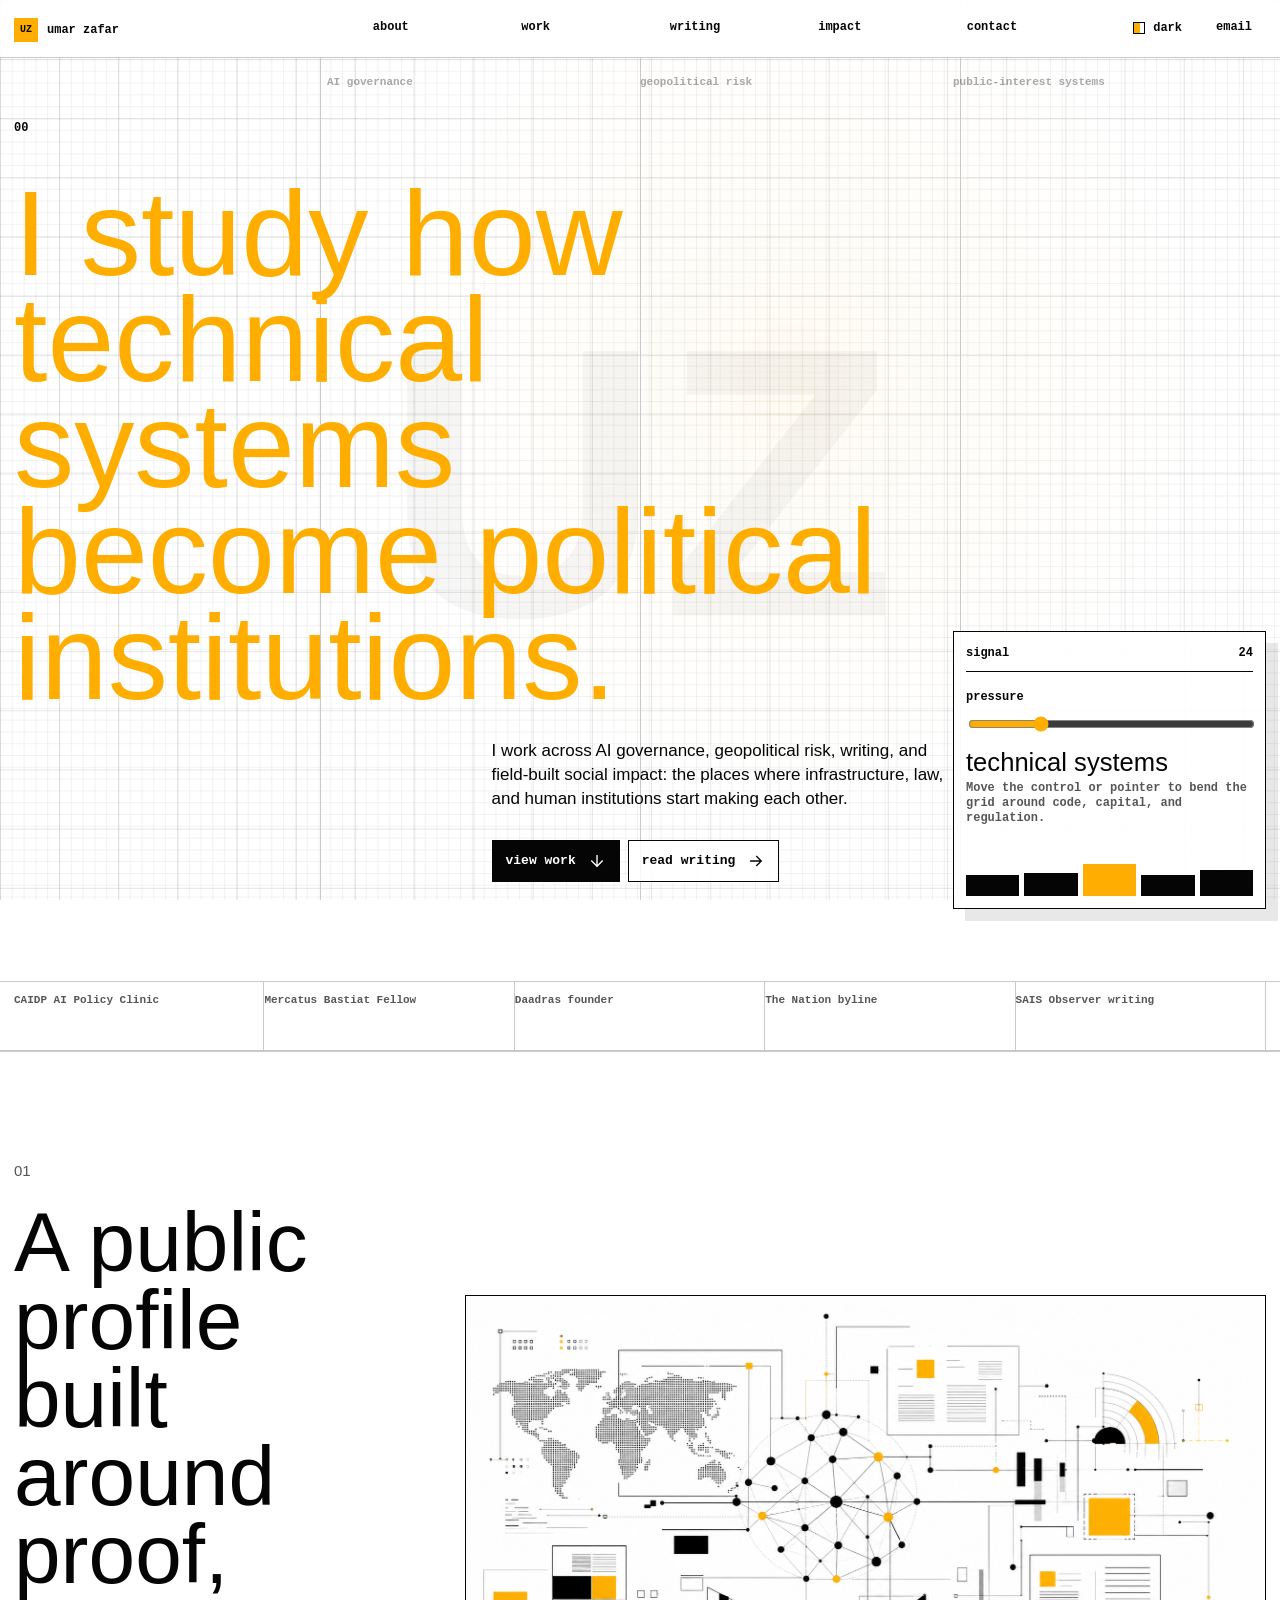
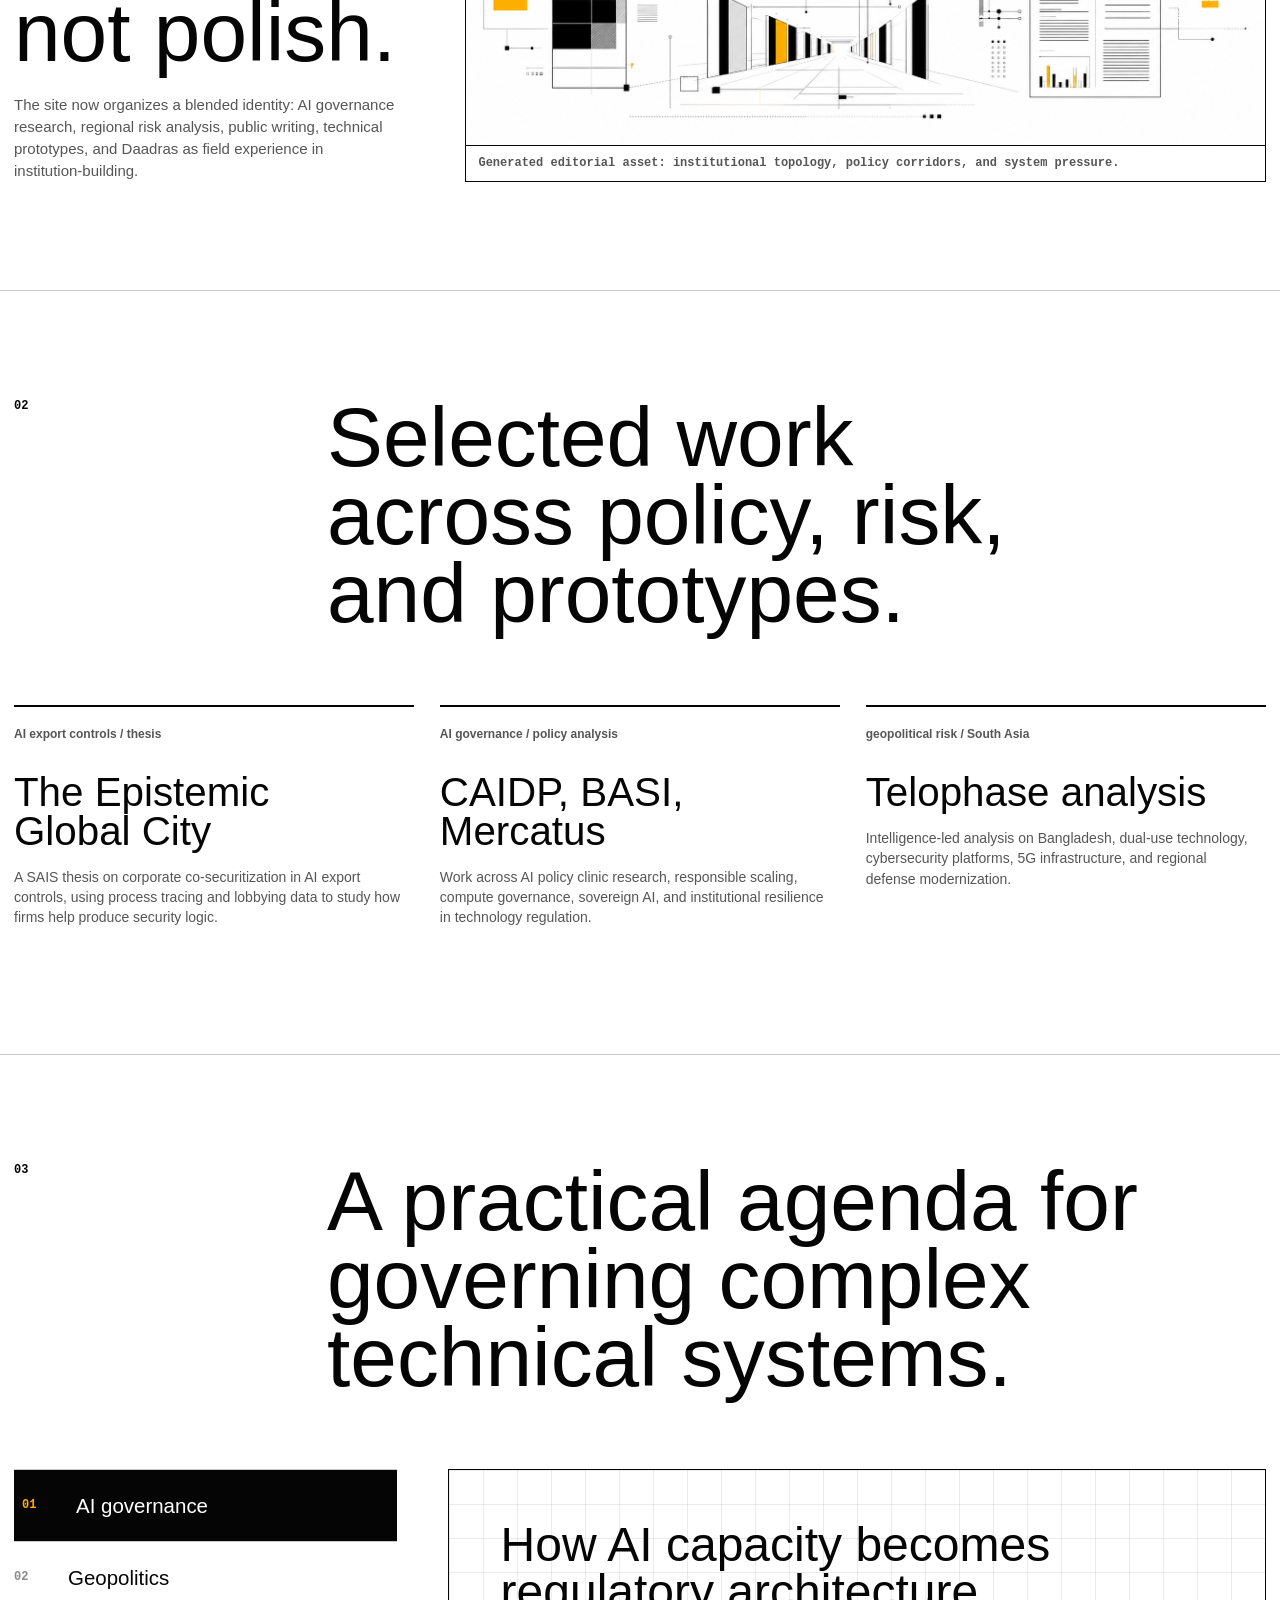
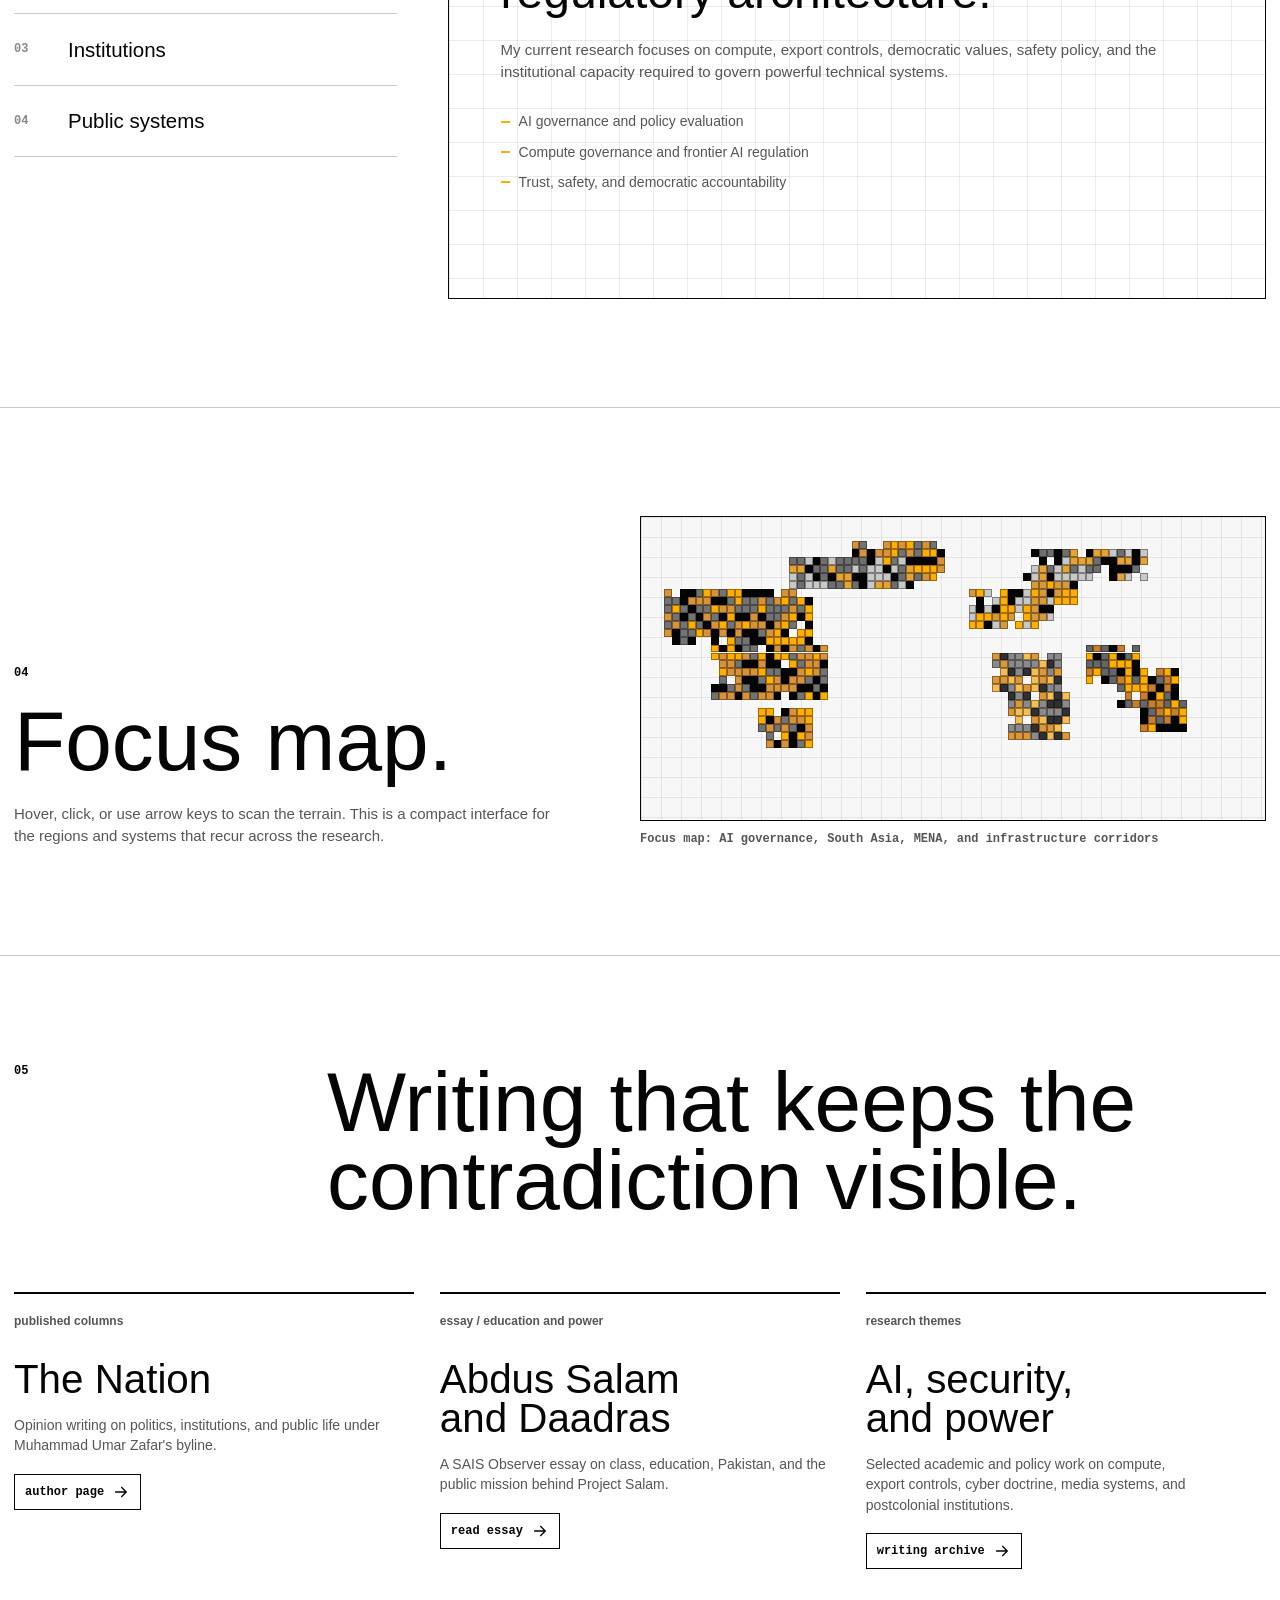
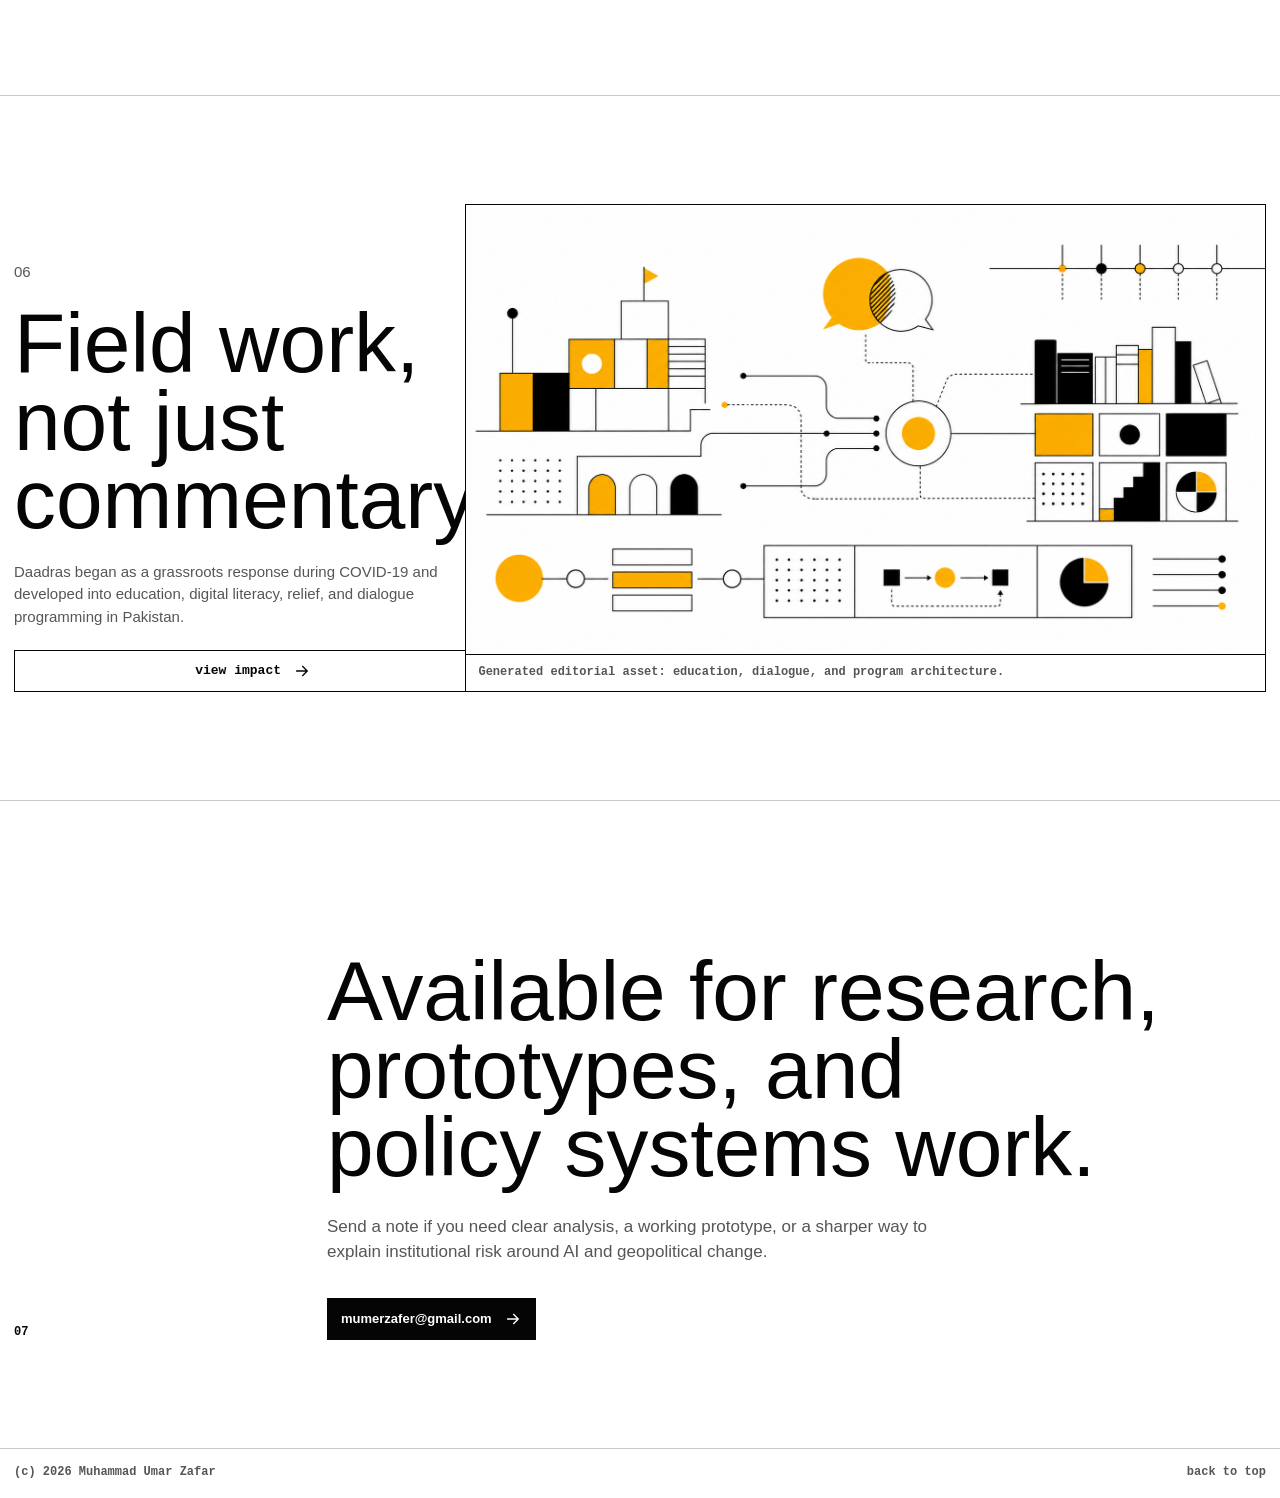
==== index.html @ bf893cc8 "feat(site): expand personal website" ====
<!doctype html>
<html lang="en">
  <head>
    <meta charset="utf-8">
    <meta name="viewport" content="width=device-width, initial-scale=1">
    <meta
      name="description"
      content="Muhammad Umar Zafar is a policy-tech writer, AI governance researcher, geopolitical-risk analyst, and social-impact founder based in Washington, DC."
    >
    <title>Muhammad Umar Zafar - AI Governance, Geopolitical Risk, Public-Interest Systems</title>
    <link rel="icon" href="data:image/svg+xml,%3Csvg xmlns='http://www.w3.org/2000/svg' viewBox='0 0 64 64'%3E%3Crect width='64' height='64' fill='%23ffffff'/%3E%3Cpath d='M12 18v17c0 9 6 14 15 14s15-5 15-14V18h-8v17c0 4-3 7-7 7s-7-3-7-7V18zM46 18h8L41 49h-8z' fill='%23ffae00'/%3E%3C/svg%3E">
    <link rel="stylesheet" href="styles.css?v=20260621">
  </head>
  <body>
    <a class="skip-link" href="#main">Skip to main content</a>

    <div class="grid-field" aria-hidden="true"></div>
    <canvas id="signal-canvas" aria-hidden="true"></canvas>
    <div class="column-rules" aria-hidden="true">
      <span></span>
      <span></span>
      <span></span>
    </div>

    <header class="site-header">
      <a class="brand" href="index.html" aria-label="Muhammad Umar Zafar home">
        <span class="brand-mark" aria-hidden="true">UZ</span>
        <span>umar zafar</span>
      </a>

      <nav class="site-nav" aria-label="Primary navigation">
        <a href="about.html">about</a>
        <a href="work.html">work</a>
        <a href="writing.html">writing</a>
        <a href="impact.html">impact</a>
        <a href="#contact">contact</a>
      </nav>

      <button class="theme-toggle" type="button" data-theme-toggle aria-label="Switch to dark mode" aria-pressed="false">
        <span class="theme-toggle-icon" aria-hidden="true"></span>
        <span data-theme-label>dark</span>
      </button>
      <a class="header-action" href="mailto:mumerzafer@gmail.com">email</a>
    </header>

    <main id="main">
      <section class="hero" aria-labelledby="hero-title">
        <div class="hero-meta mono" aria-hidden="true">
          <span>AI governance</span>
          <span>geopolitical risk</span>
          <span>public-interest systems</span>
        </div>

        <div class="hero-copy reveal">
          <p class="section-number">00</p>
          <h1 id="hero-title">I study how <br class="mobile-break">technical systems <br class="mobile-break">become political <br class="mobile-break">institutions.</h1>
          <p class="hero-body">
            I work across AI governance, geopolitical risk, writing, and field-built social impact:
            the places where infrastructure, law, and human institutions start making each other.
          </p>
          <div class="hero-actions" aria-label="Primary actions">
            <a class="button button-primary" href="work.html">
              view work
              <svg aria-hidden="true" viewBox="0 0 24 24">
                <path d="M12 5v14M5 12l7 7 7-7"></path>
              </svg>
            </a>
            <a class="button" href="writing.html">
              read writing
              <svg aria-hidden="true" viewBox="0 0 24 24">
                <path d="M5 12h13M13 6l6 6-6 6"></path>
              </svg>
            </a>
          </div>
        </div>

        <aside class="signal-panel reveal" aria-label="Interactive signal panel">
          <div class="signal-header">
            <span>signal</span>
            <output id="tension-value" for="tension-control">24</output>
          </div>
          <label class="tension-control">
            <span>pressure</span>
            <input id="tension-control" type="range" min="0" max="100" value="24">
          </label>
          <div class="signal-readout">
            <p id="signal-title">technical systems</p>
            <span id="signal-copy">Move the control or pointer to bend the grid around code, capital, and regulation.</span>
          </div>
          <div class="signal-meter" aria-hidden="true">
            <span></span>
            <span></span>
            <span></span>
            <span></span>
            <span></span>
          </div>
        </aside>
      </section>

      <div class="proof-strip" aria-label="Public proof links">
        <a href="https://credsverse.com/credentials/9c8f99b4-8f7f-4e11-8786-4642e0465a35">CAIDP AI Policy Clinic</a>
        <a href="https://www.mercatus.org/students/frederic-bastiat-fellows">Mercatus Bastiat Fellow</a>
        <a href="https://www.daadras.org/our-team">Daadras founder</a>
        <a href="https://www.nation.com.pk/columnist/muhammad-umar-zafar">The Nation byline</a>
        <a href="https://saisobserver.org/2024/10/16/an-educative-tribute-to-abdus-salam-daadras-foundation/">SAIS Observer writing</a>
      </div>

      <section class="feature-section" aria-labelledby="field-title">
        <div class="feature-grid">
          <div class="feature-copy reveal">
            <p class="section-number">01</p>
            <h2 id="field-title">A public profile built around proof, not polish.</h2>
            <p>
              The site now organizes a blended identity: AI governance research, regional risk
              analysis, public writing, technical prototypes, and Daadras as field experience in
              institution-building.
            </p>
          </div>
          <figure class="visual-frame reveal">
            <img src="assets/policy-systems-map.png" alt="Abstract black, white, and yellow institutional systems map">
            <figcaption class="visual-caption">Generated editorial asset: institutional topology, policy corridors, and system pressure.</figcaption>
          </figure>
        </div>
      </section>

      <section class="panel-section" aria-labelledby="work-title">
        <p class="section-number section-kicker reveal">02</p>
        <div class="section-title reveal">
          <h2 id="work-title">Selected work across policy, risk, and prototypes.</h2>
        </div>

        <div class="section-content card-grid">
          <article class="content-card reveal">
            <span>AI export controls / thesis</span>
            <strong>The Epistemic Global City</strong>
            <p>
              A SAIS thesis on corporate co-securitization in AI export controls, using process tracing
              and lobbying data to study how firms help produce security logic.
            </p>
          </article>
          <article class="content-card reveal">
            <span>AI governance / policy analysis</span>
            <strong>CAIDP, BASI, Mercatus</strong>
            <p>
              Work across AI policy clinic research, responsible scaling, compute governance,
              sovereign AI, and institutional resilience in technology regulation.
            </p>
          </article>
          <article class="content-card reveal">
            <span>geopolitical risk / South Asia</span>
            <strong>Telophase analysis</strong>
            <p>
              Intelligence-led analysis on Bangladesh, dual-use technology, cybersecurity platforms,
              5G infrastructure, and regional defense modernization.
            </p>
          </article>
        </div>
      </section>

      <section class="panel-section" aria-labelledby="research-title">
        <p class="section-number section-kicker reveal">03</p>
        <div class="section-title reveal">
          <h2 id="research-title">A practical agenda for governing complex technical systems.</h2>
        </div>

        <div class="tab-layout" data-tabs>
          <div class="tab-list reveal" role="tablist" aria-label="Research focus areas">
            <button id="research-tab-1" class="tab-button is-active" type="button" role="tab" aria-selected="true" aria-controls="research-panel-1" data-tab-control>
              <span>01</span>
              AI governance
            </button>
            <button id="research-tab-2" class="tab-button" type="button" role="tab" aria-selected="false" aria-controls="research-panel-2" data-tab-control>
              <span>02</span>
              Geopolitics
            </button>
            <button id="research-tab-3" class="tab-button" type="button" role="tab" aria-selected="false" aria-controls="research-panel-3" data-tab-control>
              <span>03</span>
              Institutions
            </button>
            <button id="research-tab-4" class="tab-button" type="button" role="tab" aria-selected="false" aria-controls="research-panel-4" data-tab-control>
              <span>04</span>
              Public systems
            </button>
          </div>

          <article id="research-panel-1" class="tab-panel reveal" role="tabpanel" aria-labelledby="research-tab-1" data-tab-panel>
            <h3>How AI capacity becomes regulatory architecture.</h3>
            <p>
              My current research focuses on compute, export controls, democratic values, safety
              policy, and the institutional capacity required to govern powerful technical systems.
            </p>
            <ul>
              <li>AI governance and policy evaluation</li>
              <li>Compute governance and frontier AI regulation</li>
              <li>Trust, safety, and democratic accountability</li>
            </ul>
          </article>

          <article id="research-panel-2" class="tab-panel reveal" role="tabpanel" aria-labelledby="research-tab-2" data-tab-panel>
            <h3>Where infrastructure, security, and regional politics collide.</h3>
            <p>
              Regional analysis matters because technology competition is not abstract. It moves through
              ports, cables, defense modernization, data rules, and alliance politics.
            </p>
            <ul>
              <li>U.S.-China technology competition</li>
              <li>South Asia and MENA risk analysis</li>
              <li>Cybersecurity, 5G, and dual-use technology policy</li>
            </ul>
          </article>

          <article id="research-panel-3" class="tab-panel reveal" role="tabpanel" aria-labelledby="research-tab-3" data-tab-panel>
            <h3>Institutions fail before they admit they are failing.</h3>
            <p>
              The recurring question in my work is how governance bodies process technical uncertainty,
              capture, legitimacy, and coordination failure before crisis makes the weakness obvious.
            </p>
            <ul>
              <li>Regulatory design and institutional capacity</li>
              <li>Postcolonial analysis of law and power</li>
              <li>Organizational incentives in technical standard-setting</li>
            </ul>
          </article>

          <article id="research-panel-4" class="tab-panel reveal" role="tabpanel" aria-labelledby="research-tab-4" data-tab-panel>
            <h3>Programs and tools that make complexity usable.</h3>
            <p>
              Beyond writing, I build workflows, visualizations, and field programs that make institutional
              problems more legible to teams that need to act.
            </p>
            <ul>
              <li>D3.js and Leaflet prototypes for public-interest analysis</li>
              <li>Local-first research and career-ops automation</li>
              <li>Daadras education, relief, and digital-literacy programming</li>
            </ul>
          </article>
        </div>
      </section>

      <section class="panel-section" aria-labelledby="map-title">
        <div class="map-copy reveal">
          <p class="section-number">04</p>
          <h2 id="map-title">Focus map.</h2>
          <p>
            Hover, click, or use arrow keys to scan the terrain. This is a compact interface for
            the regions and systems that recur across the research.
          </p>
        </div>
        <div class="map-shell reveal">
          <div
            id="pixel-map"
            class="pixel-map"
            role="img"
            tabindex="0"
            aria-label="Interactive pixelated focus map of policy and regional interests"
            aria-describedby="map-readout"
          ></div>
          <p id="map-readout" class="map-readout" aria-live="polite">Focus map: AI governance, South Asia, MENA, and infrastructure corridors</p>
        </div>
      </section>

      <section class="panel-section" aria-labelledby="writing-title">
        <p class="section-number section-kicker reveal">05</p>
        <div class="section-title reveal">
          <h2 id="writing-title">Writing that keeps the contradiction visible.</h2>
        </div>
        <div class="section-content card-grid">
          <article class="writing-card reveal">
            <span>published columns</span>
            <strong>The Nation</strong>
            <p>Opinion writing on politics, institutions, and public life under Muhammad Umar Zafar's byline.</p>
            <a class="source-link" href="https://www.nation.com.pk/columnist/muhammad-umar-zafar">
              author page
              <svg aria-hidden="true" viewBox="0 0 24 24"><path d="M5 12h13M13 6l6 6-6 6"></path></svg>
            </a>
          </article>
          <article class="writing-card reveal">
            <span>essay / education and power</span>
            <strong>Abdus Salam and Daadras</strong>
            <p>A SAIS Observer essay on class, education, Pakistan, and the public mission behind Project Salam.</p>
            <a class="source-link" href="https://saisobserver.org/2024/10/16/an-educative-tribute-to-abdus-salam-daadras-foundation/">
              read essay
              <svg aria-hidden="true" viewBox="0 0 24 24"><path d="M5 12h13M13 6l6 6-6 6"></path></svg>
            </a>
          </article>
          <article class="writing-card reveal">
            <span>research themes</span>
            <strong>AI, security, and power</strong>
            <p>Selected academic and policy work on compute, export controls, cyber doctrine, media systems, and postcolonial institutions.</p>
            <a class="source-link" href="writing.html">
              writing archive
              <svg aria-hidden="true" viewBox="0 0 24 24"><path d="M5 12h13M13 6l6 6-6 6"></path></svg>
            </a>
          </article>
        </div>
      </section>

      <section class="feature-section" aria-labelledby="impact-title">
        <div class="feature-grid">
          <div class="feature-copy reveal">
            <p class="section-number">06</p>
            <h2 id="impact-title">Field work, not just commentary.</h2>
            <p>
              Daadras began as a grassroots response during COVID-19 and developed into education,
              digital literacy, relief, and dialogue programming in Pakistan.
            </p>
            <a class="button" href="impact.html">
              view impact
              <svg aria-hidden="true" viewBox="0 0 24 24"><path d="M5 12h13M13 6l6 6-6 6"></path></svg>
            </a>
          </div>
          <figure class="visual-frame reveal">
            <img src="assets/impact-systems-map.png" alt="Abstract education and community systems map">
            <figcaption class="visual-caption">Generated editorial asset: education, dialogue, and program architecture.</figcaption>
          </figure>
        </div>
      </section>

      <section id="contact" class="contact-section" aria-labelledby="contact-title">
        <p class="section-number reveal">07</p>
        <div class="contact-copy reveal">
          <h2 id="contact-title">Available for research, prototypes, and policy systems work.</h2>
          <p>
            Send a note if you need clear analysis, a working prototype, or a sharper way to explain
            institutional risk around AI and geopolitical change.
          </p>
          <a class="contact-link" href="mailto:mumerzafer@gmail.com">
            mumerzafer@gmail.com
            <svg aria-hidden="true" viewBox="0 0 24 24">
              <path d="M5 12h13M13 6l6 6-6 6"></path>
            </svg>
          </a>
        </div>
      </section>
    </main>

    <footer class="site-footer">
      <p>(c) 2026 Muhammad Umar Zafar</p>
      <a href="#main">back to top</a>
    </footer>

    <script src="script.js?v=20260621" defer></script>
  </body>
</html>
---- styles.css ----
:root {
  color-scheme: light;
  --bg: #ffffff;
  --text: #050505;
  --muted: #565656;
  --faint: #8a8a8a;
  --rule: #c9c9c9;
  --grid: rgba(5, 5, 5, 0.052);
  --grid-strong: rgba(5, 5, 5, 0.1);
  --accent: #ffae00;
  --accent-soft: rgba(255, 174, 0, 0.18);
  --cursor-x: 62%;
  --cursor-y: 42%;
  --cursor-gold-soft: rgba(255, 174, 0, 0.055);
  --surface: rgba(255, 255, 255, 0.84);
  --surface-solid: #f7f7f7;
  --header-bg: rgba(255, 255, 255, 0.92);
  --panel-bg: rgba(255, 255, 255, 0.9);
  --panel-grid: rgba(5, 5, 5, 0.08);
  --card-bg: rgba(255, 255, 255, 0.78);
  --card-hover: rgba(255, 255, 255, 0.94);
  --cell-border: rgba(5, 5, 5, 0.38);
  --meta: rgba(5, 5, 5, 0.34);
  --shadow: rgba(5, 5, 5, 0.09);
  --max: 1920px;
  --content: 1180px;
  --gutter: 14px;
  --header-height: 58px;
  --grid-step: 10px;
  --grid-major: 50px;
  --tension: 0.24;
  --font-display: "Helvetica Neue", Helvetica, Arial, ui-sans-serif, system-ui, -apple-system, BlinkMacSystemFont, "Segoe UI", sans-serif;
  --font-text: Inter, "Helvetica Neue", Helvetica, Arial, ui-sans-serif, system-ui, -apple-system, BlinkMacSystemFont, "Segoe UI", sans-serif;
  --font-mono: "SFMono-Regular", "Roboto Mono", "Courier New", monospace;
  --measure: 64ch;
}

html[data-theme="dark"] {
  color-scheme: dark;
  --bg: #050505;
  --text: #f7f3ea;
  --muted: #b9b1a4;
  --faint: #7d766c;
  --rule: rgba(247, 243, 234, 0.24);
  --grid: rgba(247, 243, 234, 0.055);
  --grid-strong: rgba(247, 243, 234, 0.115);
  --accent: #ffb31a;
  --accent-soft: rgba(255, 179, 26, 0.22);
  --cursor-gold-soft: rgba(255, 179, 26, 0.08);
  --surface: rgba(9, 9, 8, 0.84);
  --surface-solid: #12110f;
  --header-bg: rgba(5, 5, 5, 0.9);
  --panel-bg: rgba(9, 9, 8, 0.88);
  --panel-grid: rgba(247, 243, 234, 0.11);
  --card-bg: rgba(12, 11, 10, 0.72);
  --card-hover: rgba(18, 17, 15, 0.95);
  --cell-border: rgba(247, 243, 234, 0.28);
  --meta: rgba(247, 243, 234, 0.38);
  --shadow: rgba(0, 0, 0, 0.48);
}

* {
  box-sizing: border-box;
}

html {
  scroll-behavior: smooth;
  scroll-padding-top: 82px;
  overflow-x: hidden;
}

body {
  min-width: 320px;
  margin: 0;
  overflow-x: hidden;
  background: var(--bg);
  color: var(--text);
  font-family: var(--font-text);
  font-size: 16px;
  line-height: 1.5;
  letter-spacing: 0;
  font-feature-settings: "kern" 1, "liga" 1, "calt" 1;
  font-kerning: normal;
  text-rendering: optimizeLegibility;
  -webkit-font-smoothing: antialiased;
}

body::selection {
  background: var(--accent);
  color: var(--text);
}

a {
  color: inherit;
  text-decoration: none;
}

h1,
h2,
h3,
h4,
p,
figure {
  margin: 0;
}

ul,
ol {
  margin: 0;
  padding: 0;
}

li {
  list-style: none;
}

button,
input {
  font: inherit;
}

button {
  color: inherit;
}

img {
  display: block;
  max-width: 100%;
}

.mono,
.skip-link,
.site-header,
.section-number,
.proof-strip,
.button,
.theme-toggle,
.signal-header,
.tension-control,
.signal-readout span,
.tag-row,
.source-link,
.site-footer,
.filter-button,
.impact-readout,
.fact-list,
.external-list,
.small-note {
  font-family: var(--font-mono);
  font-feature-settings: "case" 1, "tnum" 1;
}

.skip-link {
  position: fixed;
  top: 8px;
  left: 8px;
  z-index: 50;
  transform: translateY(-170%);
  background: var(--text);
  color: var(--bg);
  padding: 8px 10px;
  font-size: 12px;
  font-weight: 800;
}

.skip-link:focus {
  transform: translateY(0);
}

:focus-visible {
  outline: 2px solid var(--accent);
  outline-offset: 4px;
}

.grid-field,
#signal-canvas,
.column-rules {
  position: fixed;
  inset: 0;
  pointer-events: none;
}

.grid-field {
  z-index: 0;
  background:
    radial-gradient(circle at var(--cursor-x) var(--cursor-y), var(--cursor-gold-soft) 0, transparent min(34vmax, 420px)),
    linear-gradient(var(--grid) 1px, transparent 1px),
    linear-gradient(90deg, var(--grid) 1px, transparent 1px),
    linear-gradient(var(--grid-strong) 1px, transparent 1px),
    linear-gradient(90deg, var(--grid-strong) 1px, transparent 1px),
    var(--bg);
  background-size:
    auto,
    var(--grid-step) var(--grid-step),
    var(--grid-step) var(--grid-step),
    var(--grid-major) var(--grid-major),
    var(--grid-major) var(--grid-major);
}

#signal-canvas {
  z-index: 1;
  opacity: 0.95;
  mix-blend-mode: multiply;
}

html[data-theme="dark"] #signal-canvas {
  opacity: 0.9;
  mix-blend-mode: screen;
}

.column-rules {
  z-index: 2;
}

.column-rules span {
  position: absolute;
  top: 0;
  bottom: 0;
  width: 1px;
  background: var(--rule);
}

.column-rules span:nth-child(1) {
  left: 25%;
}

.column-rules span:nth-child(2) {
  left: 50%;
}

.column-rules span:nth-child(3) {
  left: 75%;
}

.site-header,
main,
.site-footer {
  position: relative;
  z-index: 3;
}

.site-header {
  position: sticky;
  top: 0;
  z-index: 20;
  display: grid;
  grid-template-columns: 1fr auto max-content minmax(58px, max-content);
  align-items: start;
  gap: 18px;
  width: min(var(--max), 100%);
  min-height: var(--header-height);
  margin: 0 auto;
  border-bottom: 1px solid var(--rule);
  background: var(--header-bg);
  backdrop-filter: blur(14px);
  padding: 18px var(--gutter) 0;
  font-size: clamp(12px, 0.86vw, 15px);
  font-weight: 760;
  line-height: 1;
}

.brand,
.site-nav,
.theme-toggle,
.header-action {
  min-height: 24px;
}

.brand {
  display: inline-flex;
  width: max-content;
  align-items: center;
  gap: 9px;
}

.brand-mark {
  display: inline-grid;
  width: 24px;
  height: 24px;
  place-items: center;
  background: var(--accent);
  color: var(--text);
  font-size: 10px;
  line-height: 1;
}

.site-nav {
  display: grid;
  grid-template-columns: repeat(5, minmax(76px, 1fr));
  width: min(58vw, 840px);
}

.site-nav a,
.theme-toggle,
.header-action {
  position: relative;
  padding: 3px 8px 8px;
}

.brand span:last-child,
.site-nav a,
.theme-toggle,
.header-action,
.button,
.contact-link,
.source-link,
.filter-button,
.impact-button,
.tab-button {
  letter-spacing: 0;
}

.site-nav a:hover,
.site-nav a:focus-visible,
.site-nav a[aria-current="page"],
.theme-toggle:hover,
.theme-toggle:focus-visible,
.header-action:hover,
.header-action:focus-visible {
  background: var(--text);
  color: var(--bg);
  outline: 0;
}

.theme-toggle {
  display: inline-flex;
  align-items: center;
  justify-self: end;
  gap: 8px;
  border: 0;
  background: transparent;
  cursor: pointer;
  font-size: inherit;
  font-weight: 780;
  line-height: 1;
}

.theme-toggle-icon {
  display: inline-block;
  width: 12px;
  height: 12px;
  border: 1px solid currentColor;
  background: var(--accent);
  box-shadow: inset -4px 0 0 var(--bg);
}

.theme-toggle[aria-pressed="true"] .theme-toggle-icon {
  background: var(--text);
  box-shadow: inset 4px 0 0 var(--accent);
}

.hero,
.page-hero,
.panel-section,
.feature-section,
.contact-section,
.site-footer {
  width: min(var(--max), 100%);
  margin: 0 auto;
  padding-inline: var(--gutter);
}

.hero,
.page-hero,
.panel-section,
.feature-section,
.contact-section {
  position: relative;
  display: grid;
  grid-template-columns: repeat(4, minmax(0, 1fr));
  gap: 0;
  border-top: 1px solid var(--rule);
}

.hero {
  min-height: calc(100svh - var(--header-height));
  overflow: hidden;
  padding-top: clamp(44px, 7vh, 94px);
  padding-bottom: clamp(42px, 8vh, 96px);
  border-top: 0;
}

.hero::before,
.page-hero::before {
  content: "UZ";
  position: absolute;
  left: 50%;
  top: 46%;
  transform: translate(-50%, -50%);
  color: var(--text);
  font-size: clamp(220px, 30vw, 560px);
  font-family: var(--font-display);
  font-weight: 620;
  line-height: 0.8;
  opacity: calc(0.026 + var(--tension) * 0.045);
  pointer-events: none;
  white-space: nowrap;
}

.hero-meta {
  position: absolute;
  top: 18px;
  left: var(--gutter);
  right: var(--gutter);
  display: grid;
  grid-template-columns: repeat(4, minmax(0, 1fr));
  color: var(--meta);
  font-size: clamp(11px, 0.72vw, 13px);
  font-weight: 760;
  line-height: 1.25;
}

.hero-meta span:nth-child(1) {
  grid-column: 2;
}

.hero-meta span:nth-child(2) {
  grid-column: 3;
}

.hero-meta span:nth-child(3) {
  grid-column: 4;
}

.hero-copy {
  grid-column: 1 / 4;
  align-self: end;
  padding-bottom: clamp(10px, 3vh, 42px);
}

.section-number {
  color: var(--text);
  font-size: clamp(12px, 0.82vw, 14px);
  font-weight: 760;
  line-height: 1.25;
}

h1,
.page-title {
  max-width: 1500px;
  margin-top: clamp(24px, 5vh, 64px);
  color: var(--accent);
  font-family: var(--font-display);
  font-size: clamp(64px, 9.4vw, 176px);
  font-weight: 430;
  line-height: 0.88;
  letter-spacing: 0;
  font-feature-settings: "kern" 1, "liga" 1, "calt" 1;
  text-wrap: balance;
}

.page-title {
  max-width: 1340px;
  font-size: clamp(60px, 8.35vw, 148px);
}

.hero-body,
.page-body {
  max-width: var(--measure);
  margin-top: clamp(24px, 3.2vh, 36px);
  margin-left: 50%;
  padding-left: 8px;
  color: var(--text);
  font-family: var(--font-text);
  font-size: clamp(17px, 1.15vw, 21px);
  font-weight: 520;
  line-height: 1.42;
  text-wrap: pretty;
}

.hero-actions {
  display: flex;
  flex-wrap: wrap;
  gap: 8px;
  margin-top: 28px;
  margin-left: 50%;
  padding-left: 8px;
}

.button,
.contact-link {
  display: inline-flex;
  align-items: center;
  justify-content: center;
  gap: 12px;
  min-height: 42px;
  border: 1px solid var(--text);
  background: var(--surface);
  padding: 0 13px;
  font-size: 13px;
  font-weight: 780;
  line-height: 1;
  transition: background 160ms ease, color 160ms ease, transform 160ms ease, box-shadow 160ms ease;
}

.button svg,
.contact-link svg,
.source-link svg {
  width: 18px;
  height: 18px;
  fill: none;
  stroke: currentColor;
  stroke-linecap: square;
  stroke-linejoin: miter;
  stroke-width: 1.8;
}

.button-primary {
  background: var(--text);
  color: var(--bg);
}

.button:hover,
.button:focus-visible,
.contact-link:hover,
.contact-link:focus-visible,
.source-link:hover,
.source-link:focus-visible {
  transform: translateY(-2px);
}

.button:hover,
.button:focus-visible,
.contact-link:hover,
.contact-link:focus-visible {
  box-shadow: 6px 6px 0 var(--shadow);
}

.button:not(.button-primary):hover,
.button:not(.button-primary):focus-visible,
.contact-link:hover,
.contact-link:focus-visible {
  background: var(--accent);
  color: var(--text);
}

.signal-panel {
  grid-column: 4;
  align-self: end;
  display: grid;
  gap: 16px;
  border: 1px solid var(--text);
  background: var(--panel-bg);
  padding: 12px;
  box-shadow: 12px 12px 0 var(--shadow);
}

.signal-header {
  display: flex;
  justify-content: space-between;
  border-bottom: 1px solid var(--text);
  padding-bottom: 9px;
  font-size: clamp(12px, 0.82vw, 14px);
  font-weight: 760;
}

.tension-control {
  display: grid;
  gap: 8px;
  font-size: 12px;
  font-weight: 780;
}

.tension-control input {
  width: 100%;
  accent-color: var(--accent);
}

.signal-readout {
  display: grid;
  gap: 6px;
}

.signal-readout p {
  font-size: clamp(22px, 2vw, 34px);
  font-family: var(--font-display);
  font-weight: 470;
  line-height: 0.96;
}

.signal-readout span {
  color: var(--muted);
  font-size: clamp(12px, 0.82vw, 14px);
  font-weight: 760;
  line-height: 1.25;
}

.signal-meter {
  display: grid;
  grid-template-columns: repeat(5, 1fr);
  gap: 5px;
  height: 54px;
  align-items: end;
}

.signal-meter span {
  display: block;
  height: calc(18% + var(--tension) * 82%);
  background: var(--text);
}

.signal-meter span:nth-child(2) {
  height: calc(28% + var(--tension) * 60%);
}

.signal-meter span:nth-child(3) {
  height: calc(48% + var(--tension) * 40%);
  background: var(--accent);
}

.signal-meter span:nth-child(4) {
  height: calc(22% + var(--tension) * 70%);
}

.signal-meter span:nth-child(5) {
  height: calc(36% + var(--tension) * 46%);
}

.proof-strip {
  position: relative;
  z-index: 4;
  display: grid;
  grid-template-columns: repeat(5, minmax(0, 1fr));
  width: min(var(--max), 100%);
  margin: 0 auto;
  border-top: 1px solid var(--rule);
  border-bottom: 1px solid var(--rule);
  background: var(--panel-bg);
  padding-inline: var(--gutter);
}

.proof-strip a,
.proof-strip span {
  min-height: 68px;
  border-right: 1px solid var(--rule);
  padding: 12px 8px 10px 0;
  color: var(--muted);
  font-size: clamp(11px, 0.8vw, 13px);
  font-weight: 760;
  line-height: 1.25;
}

.proof-strip a:first-child,
.proof-strip span:first-child {
  border-left: 0;
}

.proof-strip a:hover,
.proof-strip a:focus-visible {
  background: var(--text);
  color: var(--bg);
  outline: 0;
  padding-left: 8px;
}

.page-hero {
  min-height: 64vh;
  overflow: hidden;
  padding-top: clamp(76px, 12vh, 148px);
  padding-bottom: clamp(56px, 9vh, 118px);
}

.page-hero-copy {
  grid-column: 1 / 4;
  align-self: end;
}

.panel-section,
.feature-section,
.contact-section {
  padding-top: clamp(72px, 12vh, 150px);
  padding-bottom: clamp(72px, 12vh, 150px);
}

.section-title {
  grid-column: 2 / 5;
}

h2 {
  max-width: 1260px;
  font-family: var(--font-display);
  font-size: clamp(46px, 6.55vw, 124px);
  font-weight: 440;
  line-height: 0.93;
  letter-spacing: 0;
  font-feature-settings: "kern" 1, "liga" 1, "calt" 1;
  text-wrap: balance;
}

h3 {
  font-family: var(--font-display);
  font-size: clamp(31px, 3.75vw, 70px);
  font-weight: 460;
  line-height: 0.98;
  letter-spacing: 0;
  text-wrap: balance;
}

.section-kicker {
  grid-column: 1;
}

.section-content {
  grid-column: 1 / 5;
  margin-top: clamp(54px, 8vh, 104px);
}

.feature-grid {
  grid-column: 1 / 5;
  display: grid;
  grid-template-columns: minmax(280px, 1fr) minmax(0, 2fr);
  gap: clamp(24px, 4vw, 76px);
  align-items: end;
}

.feature-copy {
  display: grid;
  gap: 22px;
  align-content: end;
}

.feature-copy p,
.rich-copy p,
.card-copy,
.body-copy {
  color: var(--muted);
  font-family: var(--font-text);
  font-size: clamp(15px, 1vw, 18px);
  font-weight: 500;
  line-height: 1.48;
  text-wrap: pretty;
}

.visual-frame {
  position: relative;
  border: 1px solid var(--text);
  background: var(--bg);
  overflow: hidden;
}

.visual-frame img {
  width: 100%;
  aspect-ratio: 16 / 9;
  object-fit: cover;
  mix-blend-mode: multiply;
}

html[data-theme="dark"] .visual-frame img {
  mix-blend-mode: normal;
}

.visual-caption {
  border-top: 1px solid var(--text);
  background: var(--panel-bg);
  padding: 10px 12px;
  color: var(--muted);
  font-family: var(--font-mono);
  font-size: 12px;
  font-weight: 760;
  line-height: 1.3;
}

.split-layout {
  grid-column: 1 / 5;
  display: grid;
  grid-template-columns: minmax(240px, 1fr) repeat(2, minmax(0, 1fr));
  gap: clamp(20px, 4vw, 72px);
  margin-top: clamp(54px, 8vh, 104px);
}

.stack {
  display: grid;
  gap: 14px;
}

.rich-copy {
  grid-column: 2 / 4;
  display: grid;
  gap: 18px;
  align-content: start;
}

.large-statement {
  color: var(--text);
  font-family: var(--font-display);
  font-size: clamp(27px, 3.15vw, 60px);
  font-weight: 430;
  line-height: 1.02;
  text-wrap: balance;
}

.fact-grid,
.card-grid,
.writing-list,
.project-grid {
  display: grid;
  gap: clamp(14px, 2vw, 26px);
}

.fact-grid {
  grid-template-columns: repeat(4, minmax(0, 1fr));
}

.card-grid {
  grid-template-columns: repeat(3, minmax(0, 1fr));
}

.project-grid {
  grid-template-columns: repeat(2, minmax(0, 1fr));
}

.fact-card,
.content-card,
.project-card,
.writing-card {
  border-top: 2px solid var(--text);
  background: var(--card-bg);
  padding: 14px 8px 18px 0;
  transition: background 160ms ease, border-color 160ms ease, transform 160ms ease;
}

.fact-card strong,
.content-card strong,
.project-card strong,
.writing-card strong {
  display: block;
  margin-top: 28px;
  color: var(--text);
  font-family: var(--font-display);
  font-size: clamp(31px, 3.15vw, 62px);
  font-weight: 440;
  line-height: 0.96;
  text-wrap: balance;
  transition: color 160ms ease, transform 160ms ease;
}

.fact-card span,
.content-card span,
.project-card span,
.writing-card span {
  color: var(--muted);
  font-size: 12px;
  font-weight: 760;
  line-height: 1.25;
}

.content-card p,
.project-card p,
.writing-card p {
  margin-top: 16px;
  color: var(--muted);
  font-family: var(--font-text);
  font-size: clamp(14px, 0.95vw, 17px);
  font-weight: 500;
  line-height: 1.46;
  text-wrap: pretty;
}

.content-card:hover,
.content-card:focus-within,
.project-card:hover,
.project-card:focus-within,
.writing-card:hover,
.writing-card:focus-within {
  background: var(--card-hover);
  border-color: var(--accent);
  transform: translateY(-2px);
}

.content-card:hover strong,
.content-card:focus-within strong,
.project-card:hover strong,
.project-card:focus-within strong,
.writing-card:hover strong,
.writing-card:focus-within strong {
  color: var(--accent);
  transform: translateX(4px);
}

.source-link {
  display: inline-flex;
  width: max-content;
  max-width: 100%;
  align-items: center;
  gap: 8px;
  margin-top: 18px;
  border: 1px solid var(--text);
  padding: 8px 10px;
  font-size: 12px;
  font-weight: 760;
  line-height: 1;
}

.source-link:hover,
.source-link:focus-visible {
  background: var(--text);
  color: var(--bg);
  outline: 0;
}

.tag-row {
  display: flex;
  flex-wrap: wrap;
  gap: 8px;
  margin-top: 22px;
}

.tag-row span {
  border: 1px solid var(--text);
  background: var(--bg);
  padding: 6px 8px;
  font-size: 12px;
  font-weight: 760;
}

.tab-layout {
  grid-column: 1 / 5;
  display: grid;
  grid-template-columns: minmax(240px, 1fr) repeat(2, minmax(0, 1fr));
  gap: clamp(20px, 4vw, 72px);
  margin-top: clamp(54px, 8vh, 104px);
}

.tab-list,
.filter-list {
  display: grid;
  align-content: start;
}

.tab-button,
.filter-button,
.impact-button {
  display: grid;
  grid-template-columns: 54px 1fr;
  align-items: center;
  min-height: 72px;
  border: 0;
  border-top: 1px solid var(--rule);
  background: transparent;
  cursor: pointer;
  padding: 0;
  text-align: left;
  font-size: clamp(18px, 1.6vw, 28px);
  font-weight: 470;
  line-height: 1.04;
  transition: background 160ms ease, color 160ms ease, padding 160ms ease;
}

.filter-button {
  grid-template-columns: 1fr;
  min-height: 52px;
  font-family: var(--font-mono);
  font-size: 13px;
  font-weight: 760;
}

.tab-button:last-child,
.filter-button:last-child,
.impact-button:last-child {
  border-bottom: 1px solid var(--rule);
}

.tab-button span,
.impact-button span {
  color: var(--faint);
  font-family: var(--font-mono);
  font-size: 12px;
  font-weight: 760;
}

.tab-button:hover,
.tab-button:focus-visible,
.tab-button.is-active,
.filter-button:hover,
.filter-button:focus-visible,
.filter-button.is-active,
.impact-button:hover,
.impact-button:focus-visible,
.impact-button.is-active {
  background: var(--text);
  color: var(--bg);
  outline: 0;
  padding-left: 8px;
}

.tab-button:hover span,
.tab-button:focus-visible span,
.tab-button.is-active span,
.impact-button:hover span,
.impact-button:focus-visible span,
.impact-button.is-active span {
  color: var(--accent);
}

.tab-panel {
  grid-column: 2 / 4;
  min-height: 430px;
  border: 1px solid var(--text);
  background:
    radial-gradient(circle at calc(18% + var(--tension) * 52%) 24%, var(--accent-soft), transparent 0 18%, transparent 19%),
    linear-gradient(90deg, var(--panel-grid) 1px, transparent 1px),
    linear-gradient(var(--panel-grid) 1px, transparent 1px),
    var(--panel-bg);
  background-size: auto, 34px 34px, 34px 34px, auto;
  padding: clamp(22px, 4vw, 54px);
}

.tab-panel[hidden],
[hidden] {
  display: none !important;
}

.tab-panel h3 {
  max-width: 840px;
}

.tab-panel p {
  max-width: 760px;
  margin-top: 24px;
  color: var(--muted);
  font-family: var(--font-text);
  font-size: clamp(15px, 1vw, 18px);
  font-weight: 500;
  line-height: 1.48;
  text-wrap: pretty;
}

.tab-panel ul {
  display: grid;
  gap: 10px;
  max-width: 760px;
  margin-top: 28px;
  color: var(--muted);
  font-family: var(--font-text);
  font-size: clamp(14px, 0.96vw, 17px);
  font-weight: 500;
  line-height: 1.45;
}

.tab-panel li,
.fact-list li {
  position: relative;
  padding-left: 18px;
}

.tab-panel li::before,
.fact-list li::before {
  content: "";
  position: absolute;
  left: 0;
  top: 0.66em;
  width: 9px;
  height: 2px;
  background: var(--accent);
}

.map-copy {
  grid-column: 1 / 3;
  display: grid;
  gap: 22px;
  align-content: end;
}

.map-copy p:not(.section-number) {
  max-width: 540px;
  color: var(--muted);
  font-family: var(--font-text);
  font-size: clamp(15px, 1vw, 18px);
  font-weight: 500;
  line-height: 1.48;
  text-wrap: pretty;
}

.map-shell {
  grid-column: 3 / 5;
  align-self: end;
}

.pixel-map {
  position: relative;
  aspect-ratio: 2.05 / 1;
  width: 100%;
  min-height: 250px;
  border: 1px solid var(--text);
  background:
    linear-gradient(90deg, var(--panel-grid) 1px, transparent 1px),
    linear-gradient(var(--panel-grid) 1px, transparent 1px),
    var(--surface-solid);
  background-size: 20px 20px;
  overflow: hidden;
}

.map-cell {
  position: absolute;
  border: 1px solid var(--cell-border);
  background: var(--cell-color);
  cursor: crosshair;
  transition: filter 120ms ease, opacity 120ms ease, transform 120ms ease;
}

.map-cell.is-active,
.map-cell:hover {
  filter: brightness(1.14) saturate(1.2);
  transform: scale(1.16);
  z-index: 2;
}

.map-cell.is-selected {
  outline: 2px solid var(--text);
  z-index: 3;
}

.map-readout {
  margin-top: 10px;
  color: var(--muted);
  font-family: var(--font-mono);
  font-size: 12px;
  font-weight: 760;
  line-height: 1.35;
}

.filter-panel {
  grid-column: 1 / 5;
  display: grid;
  grid-template-columns: minmax(220px, 0.8fr) minmax(0, 2.2fr);
  gap: clamp(22px, 4vw, 70px);
  margin-top: clamp(54px, 8vh, 104px);
}

.filtered-grid {
  display: grid;
  grid-template-columns: repeat(2, minmax(0, 1fr));
  gap: clamp(18px, 2.4vw, 34px);
}

.project-card {
  min-height: 360px;
}

.project-card strong {
  font-size: clamp(34px, 3.5vw, 72px);
}

.timeline-list {
  display: grid;
  gap: 14px;
}

.timeline-item {
  display: grid;
  grid-template-columns: minmax(86px, 0.4fr) minmax(0, 1.6fr);
  gap: 18px;
  border-top: 1px solid var(--rule);
  padding-top: 14px;
}

.timeline-item time {
  color: var(--muted);
  font-family: var(--font-mono);
  font-size: 12px;
  font-weight: 760;
  line-height: 1.25;
}

.timeline-item h3 {
  font-size: clamp(24px, 2.5vw, 46px);
}

.timeline-item p {
  margin-top: 12px;
}

.impact-timeline {
  grid-column: 1 / 5;
  display: grid;
  grid-template-columns: minmax(240px, 1fr) minmax(0, 2fr);
  gap: clamp(24px, 4vw, 76px);
  margin-top: clamp(54px, 8vh, 104px);
}

.impact-visual {
  min-height: 430px;
  border: 1px solid var(--text);
  background:
    linear-gradient(90deg, var(--panel-grid) 1px, transparent 1px),
    linear-gradient(var(--panel-grid) 1px, transparent 1px),
    var(--panel-bg);
  background-size: 34px 34px;
  padding: clamp(22px, 4vw, 54px);
}

.impact-nodes {
  position: relative;
  display: grid;
  grid-template-columns: repeat(4, 1fr);
  gap: 12px;
  min-height: 160px;
  align-items: end;
  border-bottom: 2px solid var(--text);
}

.impact-node {
  display: block;
  height: calc(38px + var(--node-height, 80) * 1px);
  border: 1px solid var(--text);
  background: var(--surface-solid);
  transition: background 180ms ease, transform 180ms ease;
}

.impact-node.is-active {
  background: var(--accent);
  transform: translateY(-10px);
}

.impact-readout {
  display: grid;
  gap: 14px;
  margin-top: 34px;
}

.impact-readout h3 {
  font-size: clamp(34px, 4vw, 76px);
}

.impact-readout p {
  color: var(--muted);
  font-family: var(--font-text);
  font-size: clamp(15px, 1vw, 18px);
  font-weight: 500;
  line-height: 1.48;
  text-wrap: pretty;
}

.contact-section {
  min-height: 72vh;
  align-items: end;
}

.contact-copy {
  grid-column: 2 / 5;
}

.contact-copy p {
  max-width: var(--measure);
  margin-top: clamp(24px, 3.2vh, 36px);
  color: var(--muted);
  font-family: var(--font-text);
  font-size: clamp(17px, 1.15vw, 21px);
  font-weight: 500;
  line-height: 1.42;
  text-wrap: pretty;
}

.contact-link {
  width: max-content;
  margin-top: 34px;
  background: var(--text);
  color: var(--bg);
}

.site-footer {
  display: flex;
  justify-content: space-between;
  gap: 16px;
  border-top: 1px solid var(--rule);
  padding-top: 16px;
  padding-bottom: 18px;
  color: var(--muted);
  font-size: clamp(12px, 0.82vw, 14px);
  font-weight: 760;
  line-height: 1.25;
}

.site-footer a:hover,
.site-footer a:focus-visible {
  color: var(--text);
}

.reveal {
  opacity: 1;
  transform: translateY(0);
}

.js .reveal {
  opacity: 0;
  transform: translateY(22px);
  transition: opacity 520ms ease, transform 520ms ease;
}

.js .reveal.is-visible {
  opacity: 1;
  transform: translateY(0);
}

.small-note {
  color: var(--muted);
  font-size: 12px;
  font-weight: 760;
  line-height: 1.35;
}

.mobile-break {
  display: none;
}

@media (max-width: 1180px) {
  .site-header {
    grid-template-columns: 1fr max-content max-content;
    gap: 12px;
    min-height: 92px;
  }

  .site-nav {
    grid-column: 1 / -1;
    order: 3;
    width: 100%;
  }

  .theme-toggle,
  .header-action {
    justify-self: end;
  }

  .hero,
  .page-hero,
  .panel-section,
  .feature-section,
  .contact-section {
    grid-template-columns: repeat(2, minmax(0, 1fr));
  }

  .hero-meta {
    grid-template-columns: repeat(2, minmax(0, 1fr));
    gap: 8px;
  }

  .hero-meta span:nth-child(1),
  .hero-meta span:nth-child(2),
  .hero-meta span:nth-child(3) {
    grid-column: auto;
  }

  .hero-copy,
  .page-hero-copy,
  .section-title,
  .section-content,
  .feature-grid,
  .split-layout,
  .tab-layout,
  .filter-panel,
  .impact-timeline,
  .contact-copy {
    grid-column: 1 / 3;
  }

  .signal-panel {
    grid-column: 2;
    margin-top: 36px;
  }

  .feature-grid,
  .split-layout,
  .tab-layout,
  .filter-panel,
  .impact-timeline {
    grid-template-columns: 1fr;
  }

  .rich-copy,
  .tab-panel,
  .map-copy,
  .map-shell {
    grid-column: 1 / 3;
  }

  .fact-grid {
    grid-template-columns: repeat(2, minmax(0, 1fr));
  }

  .card-grid {
    grid-template-columns: repeat(2, minmax(0, 1fr));
  }
}

@media (max-width: 820px) {
  .proof-strip {
    grid-template-columns: repeat(2, minmax(0, 1fr));
  }

  .proof-strip a,
  .proof-strip span {
    min-height: 58px;
  }

  .filtered-grid,
  .project-grid {
    grid-template-columns: 1fr;
  }
}

@media (max-width: 720px) {
  :root {
    --gutter: 12px;
    --header-height: 114px;
  }

  .column-rules span:nth-child(1) {
    left: 50%;
  }

  .column-rules span:nth-child(2),
  .column-rules span:nth-child(3) {
    display: none;
  }

  .site-header {
    padding-top: 12px;
    gap: 10px;
  }

  .site-nav {
    grid-template-columns: repeat(2, minmax(0, 1fr));
  }

  .site-nav a:nth-child(5) {
    grid-column: 1 / 3;
  }

  .hero,
  .page-hero,
  .panel-section,
  .feature-section,
  .contact-section {
    grid-template-columns: 1fr;
    padding-top: 54px;
    padding-bottom: 64px;
  }

  .hero {
    min-height: auto;
    padding-top: 84px;
  }

  .page-hero {
    min-height: auto;
    padding-top: 74px;
  }

  .hero-meta {
    display: none;
  }

  .hero-copy,
  .page-hero-copy,
  .section-title,
  .section-content,
  .feature-grid,
  .split-layout,
  .tab-layout,
  .filter-panel,
  .impact-timeline,
  .contact-copy,
  .signal-panel,
  .rich-copy,
  .tab-panel,
  .map-copy,
  .map-shell {
    grid-column: 1;
    min-width: 0;
  }

  h1,
  .page-title {
    width: min(5.8em, 100%);
    max-width: min(5.8em, 100%);
    font-size: clamp(40px, 12.2vw, 62px);
    line-height: 0.94;
    overflow-wrap: break-word;
    word-break: normal;
    white-space: normal;
    text-wrap: wrap;
  }

  h2 {
    font-size: clamp(39px, 11.5vw, 70px);
    line-height: 0.96;
  }

  h3,
  .fact-card strong,
  .content-card strong,
  .project-card strong,
  .writing-card strong {
    line-height: 1;
  }

  .hero-body,
  .page-body,
  .hero-actions {
    width: min(36ch, 100%);
    max-width: min(36ch, 100%);
    margin-left: 0;
    padding-left: 0;
    overflow-wrap: break-word;
    word-break: normal;
  }

  .hero-body,
  .page-body {
    font-size: clamp(15px, 3.8vw, 17px);
    line-height: 1.46;
    overflow-wrap: anywhere;
  }

  .mobile-break {
    display: block;
  }

  .hero-actions,
  .button {
    width: min(330px, 100%);
  }

  .button,
  .contact-link {
    justify-content: space-between;
  }

  .signal-panel {
    align-self: start;
  }

  .fact-grid,
  .card-grid {
    grid-template-columns: 1fr;
  }

  .tab-panel,
  .impact-visual {
    min-height: 340px;
  }

  .pixel-map {
    min-height: 170px;
  }

  .timeline-item {
    grid-template-columns: 1fr;
    gap: 8px;
  }

  .site-footer {
    display: grid;
  }
}

@media (max-width: 380px) {
  .brand span:last-child {
    max-width: 124px;
    overflow: hidden;
    text-overflow: ellipsis;
    white-space: nowrap;
  }

  .site-nav {
    font-size: 11px;
  }

  h1,
  .page-title {
    font-size: 40px;
  }

  h2 {
    font-size: 39px;
  }

  h3,
  .fact-card strong,
  .content-card strong,
  .project-card strong,
  .writing-card strong,
  .tab-panel h3,
  .impact-readout h3 {
    overflow-wrap: anywhere;
  }
}

@media (prefers-reduced-motion: reduce) {
  html {
    scroll-behavior: auto;
  }

  *,
  *::before,
  *::after {
    animation-duration: 0.001ms !important;
    animation-iteration-count: 1 !important;
    scroll-behavior: auto !important;
    transition-duration: 0.001ms !important;
  }
}
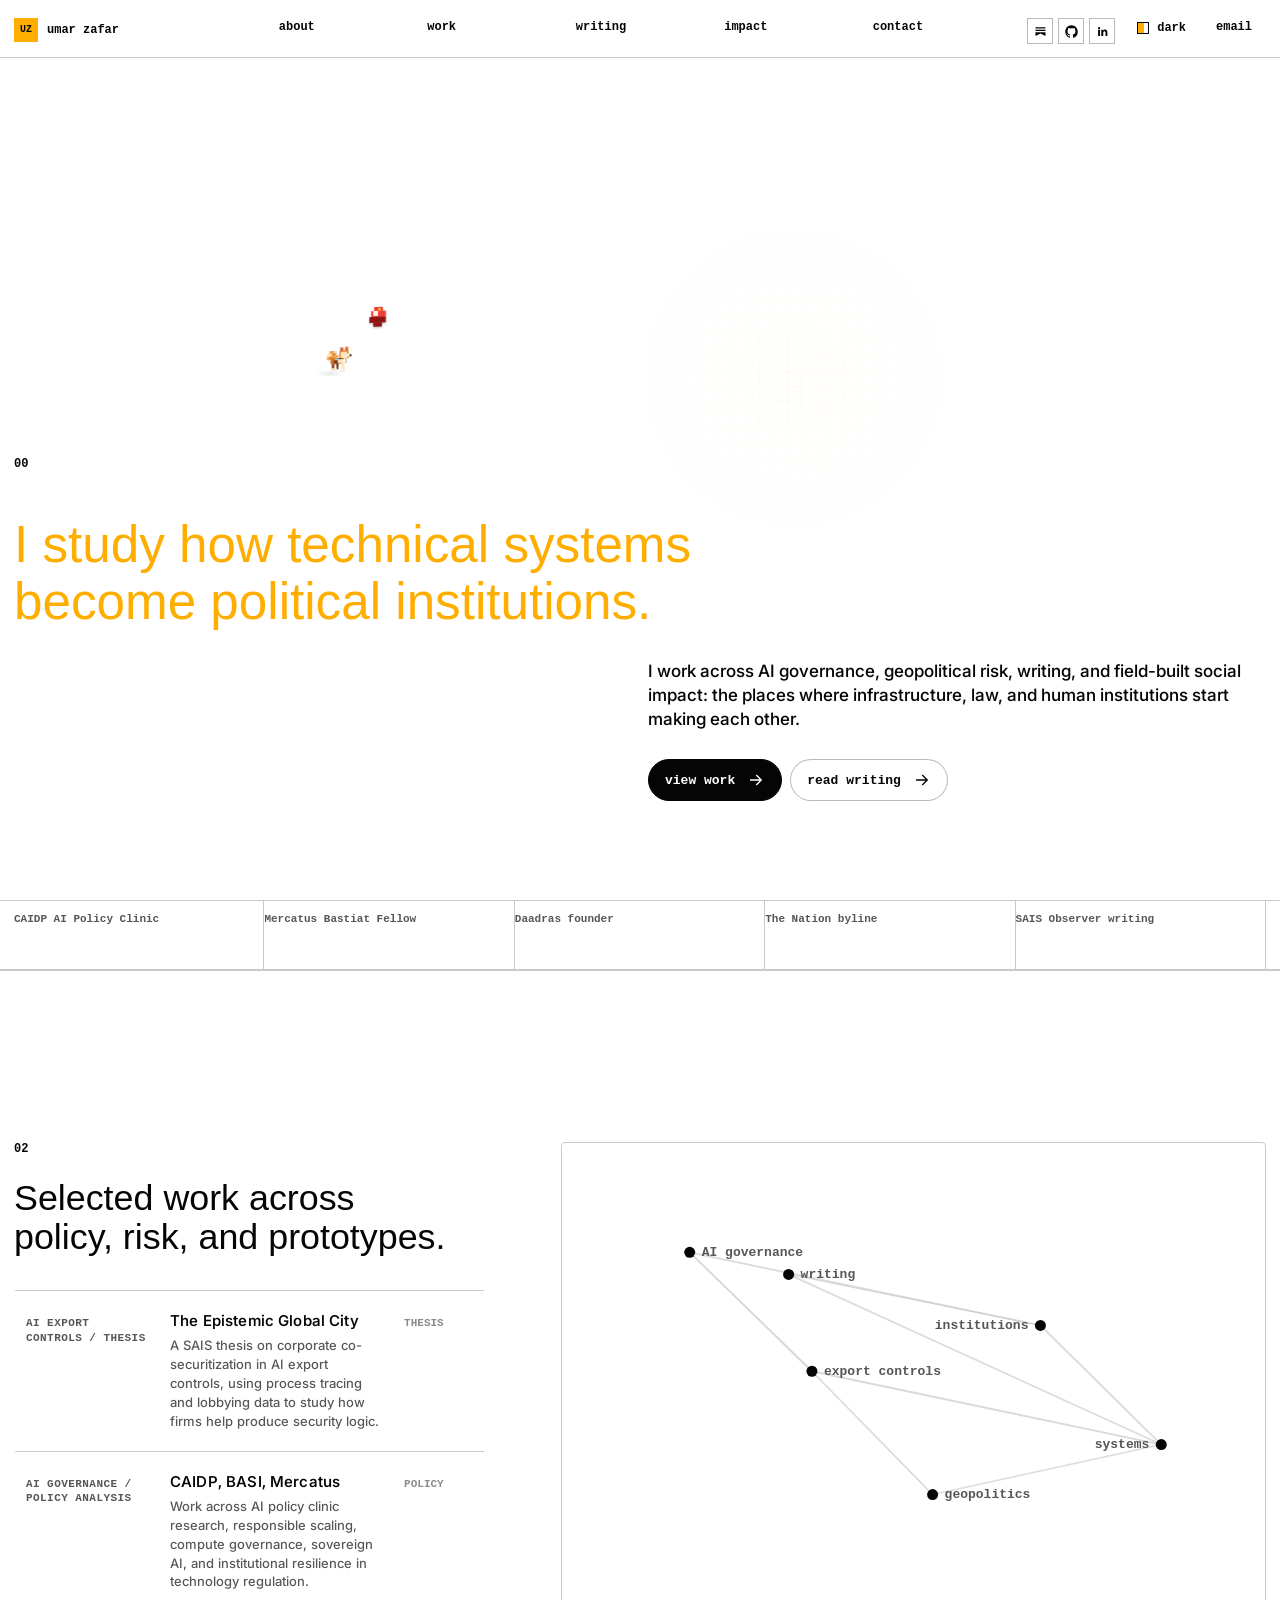
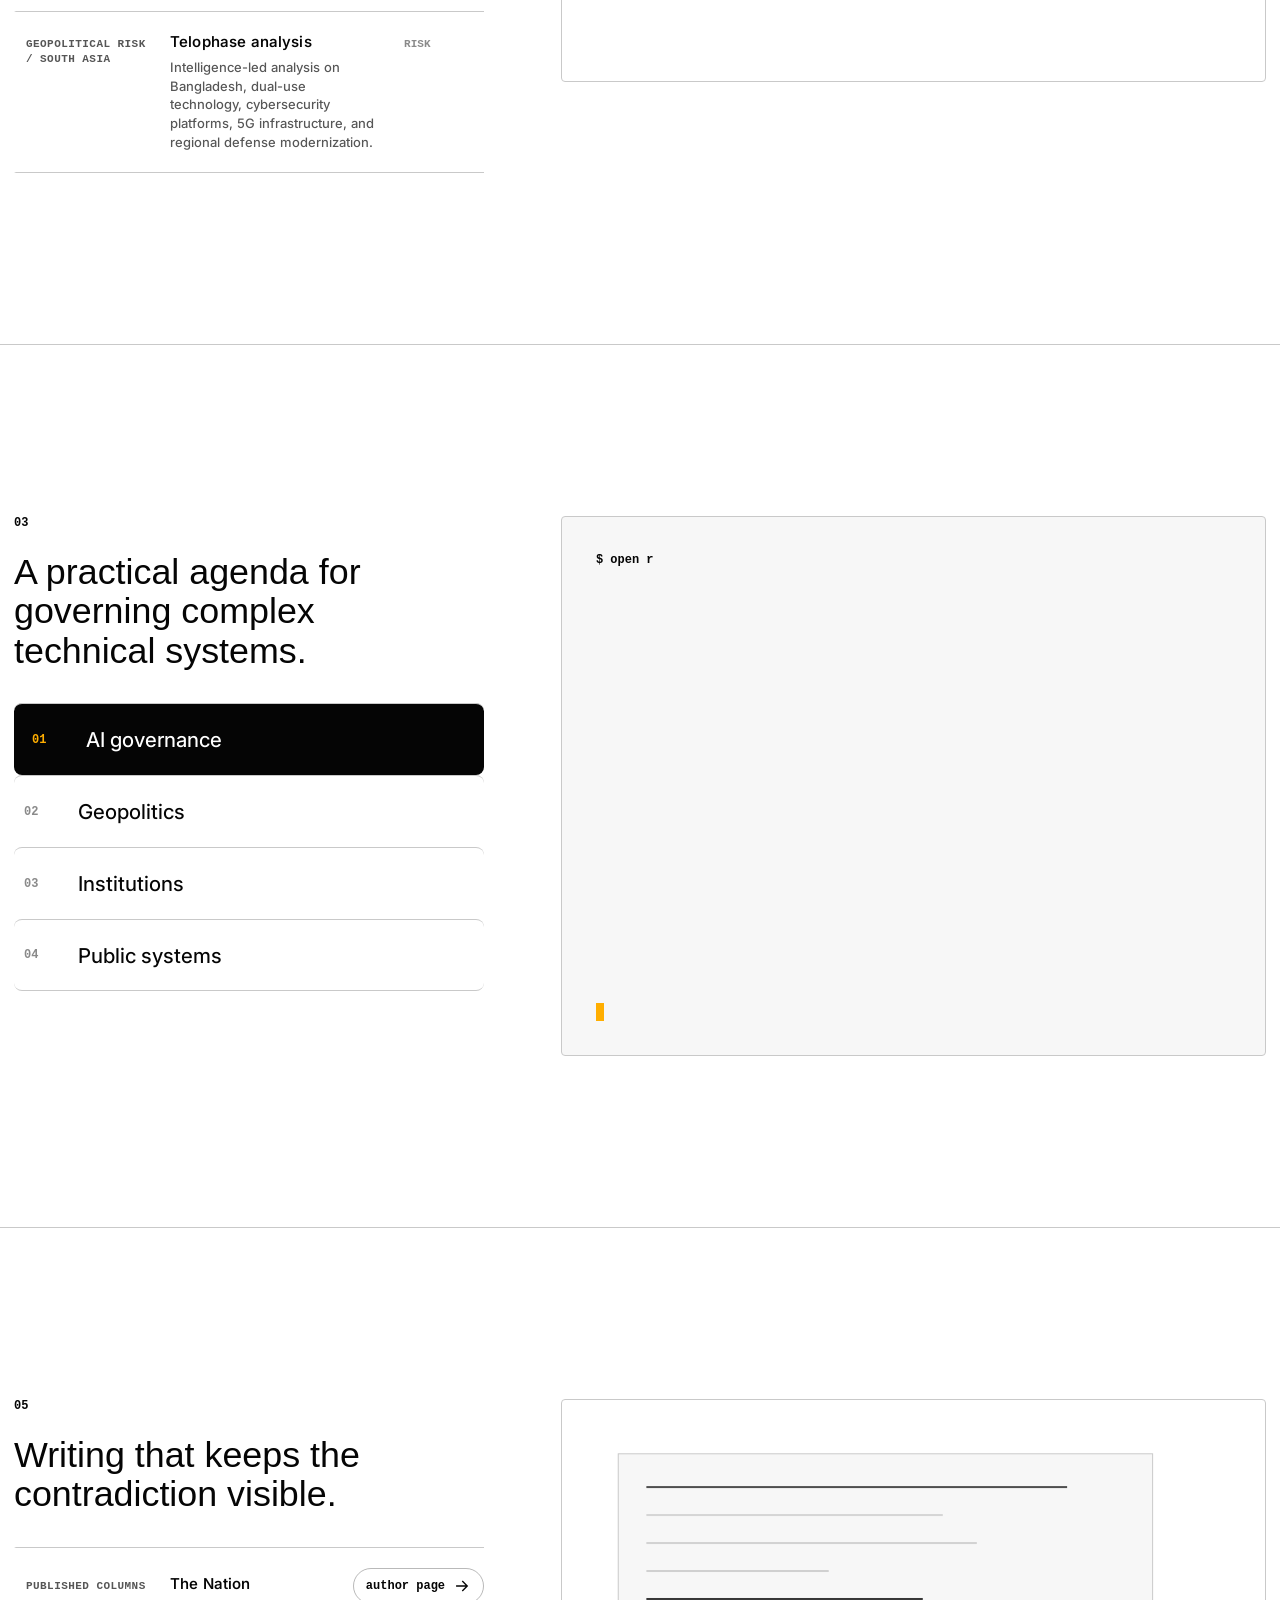
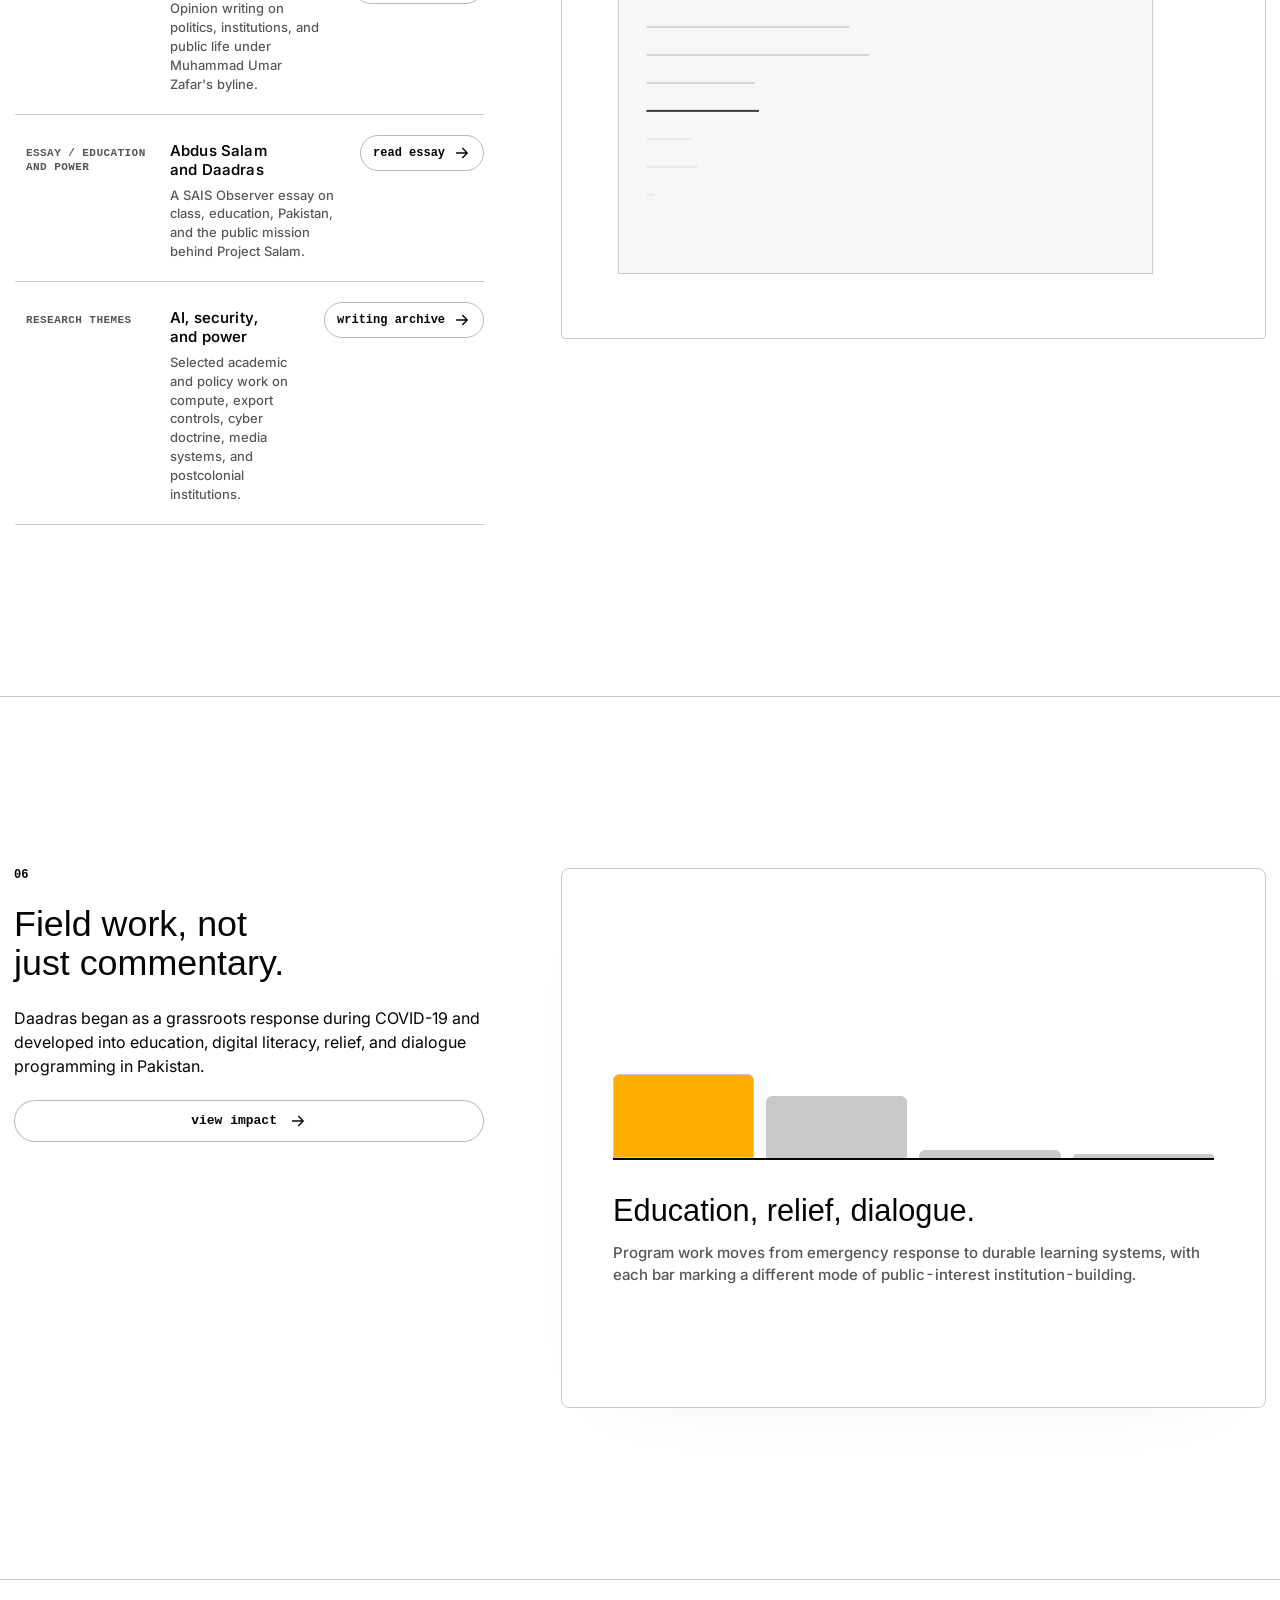
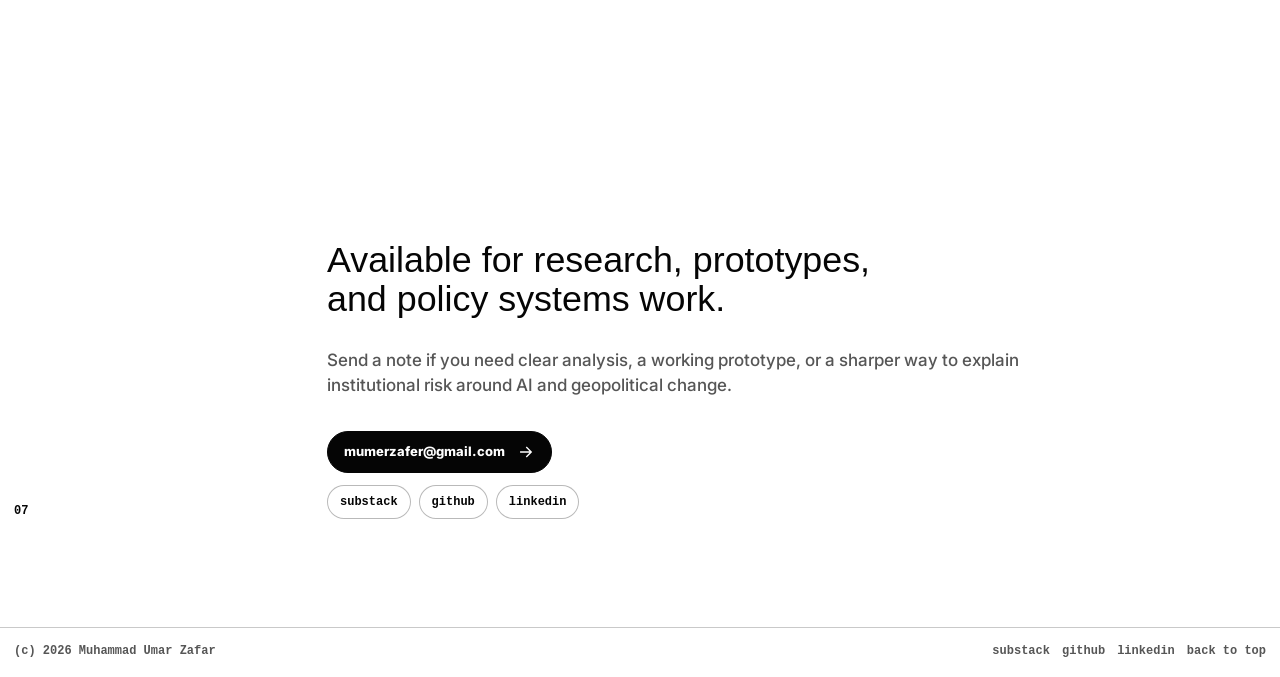
==== commit f90f55a2: "content(writing/work/about): add tag filter system and vault content curation - writing.html: added " ====
--- a/index.html
+++ b/index.html
@@ -9,7 +9,12 @@
     >
     <title>Muhammad Umar Zafar - AI Governance, Geopolitical Risk, Public-Interest Systems</title>
     <link rel="icon" href="data:image/svg+xml,%3Csvg xmlns='http://www.w3.org/2000/svg' viewBox='0 0 64 64'%3E%3Crect width='64' height='64' fill='%23ffffff'/%3E%3Cpath d='M12 18v17c0 9 6 14 15 14s15-5 15-14V18h-8v17c0 4-3 7-7 7s-7-3-7-7V18zM46 18h8L41 49h-8z' fill='%23ffae00'/%3E%3C/svg%3E">
-    <link rel="stylesheet" href="styles.css?v=20260621">
+    <link rel="preconnect" href="https://fonts.googleapis.com">
+    <link rel="preconnect" href="https://fonts.gstatic.com" crossorigin>
+    <link href="https://fonts.googleapis.com/css2?family=Inter:ital,opsz,wght@0,14..32,100..900;1,14..32,100..900&display=swap" rel="stylesheet">
+    <link rel="stylesheet" href="styles.css?v=20260624">
+    <link rel="stylesheet" href="cube-field.css?v=20260624">
+    <link rel="stylesheet" href="gameboy-dog-layer.css?v=20260622j">
   </head>
   <body>
     <a class="skip-link" href="#main">Skip to main content</a>
@@ -36,6 +41,24 @@
         <a href="#contact">contact</a>
       </nav>
 
+      <div class="header-social" aria-label="Social links">
+        <a class="header-social-link" href="https://substack.com/@omarzafar" target="_blank" rel="noopener noreferrer" aria-label="Substack">
+          <svg aria-hidden="true" viewBox="0 0 24 24">
+            <path d="M4 5h16v2H4zM4 9h16v2H4zM4 13h16v6l-8-4-8 4z"></path>
+          </svg>
+        </a>
+        <a class="header-social-link" href="https://github.com/Omarzaf" target="_blank" rel="noopener noreferrer" aria-label="GitHub">
+          <svg aria-hidden="true" viewBox="0 0 24 24">
+            <path d="M12 2C6.48 2 2 6.58 2 12.24c0 4.52 2.86 8.35 6.83 9.71.5.09.68-.22.68-.49v-1.9c-2.78.62-3.37-1.22-3.37-1.22-.45-1.18-1.11-1.49-1.11-1.49-.91-.64.07-.63.07-.63 1 .07 1.53 1.06 1.53 1.06.9 1.56 2.35 1.11 2.92.85.09-.66.35-1.11.64-1.37-2.22-.26-4.55-1.14-4.55-5.06 0-1.12.39-2.03 1.03-2.75-.1-.26-.45-1.3.1-2.71 0 0 .84-.28 2.75 1.05A9.26 9.26 0 0 1 12 6.95c.85 0 1.7.12 2.5.35 1.9-1.33 2.74-1.05 2.74-1.05.55 1.41.2 2.45.1 2.71.64.72 1.03 1.63 1.03 2.75 0 3.93-2.34 4.8-4.57 5.05.36.32.68.94.68 1.9v2.8c0 .27.18.59.69.49A10.13 10.13 0 0 0 22 12.24C22 6.58 17.52 2 12 2z"></path>
+          </svg>
+        </a>
+        <a class="header-social-link" href="https://www.linkedin.com/in/umarzafar1" target="_blank" rel="noopener noreferrer" aria-label="LinkedIn">
+          <svg aria-hidden="true" viewBox="0 0 24 24">
+            <path d="M5 9h3v10H5zM6.5 4.8a1.8 1.8 0 1 1 0 3.6 1.8 1.8 0 0 1 0-3.6zM10 9h2.9v1.4h.1c.4-.8 1.4-1.7 3-1.7 3.2 0 3.8 2.1 3.8 4.9V19h-3v-4.8c0-1.2 0-2.7-1.7-2.7s-1.9 1.3-1.9 2.6V19H10z"></path>
+          </svg>
+        </a>
+      </div>
+
       <button class="theme-toggle" type="button" data-theme-toggle aria-label="Switch to dark mode" aria-pressed="false">
         <span class="theme-toggle-icon" aria-hidden="true"></span>
         <span data-theme-label>dark</span>
@@ -45,12 +68,6 @@
 
     <main id="main">
       <section class="hero" aria-labelledby="hero-title">
-        <div class="hero-meta mono" aria-hidden="true">
-          <span>AI governance</span>
-          <span>geopolitical risk</span>
-          <span>public-interest systems</span>
-        </div>
-
         <div class="hero-copy reveal">
           <p class="section-number">00</p>
           <h1 id="hero-title">I study how <br class="mobile-break">technical systems <br class="mobile-break">become political <br class="mobile-break">institutions.</h1>
@@ -62,7 +79,7 @@
             <a class="button button-primary" href="work.html">
               view work
               <svg aria-hidden="true" viewBox="0 0 24 24">
-                <path d="M12 5v14M5 12l7 7 7-7"></path>
+                <path d="M5 12h13M13 6l6 6-6 6"></path>
               </svg>
             </a>
             <a class="button" href="writing.html">
@@ -74,27 +91,6 @@
           </div>
         </div>
 
-        <aside class="signal-panel reveal" aria-label="Interactive signal panel">
-          <div class="signal-header">
-            <span>signal</span>
-            <output id="tension-value" for="tension-control">24</output>
-          </div>
-          <label class="tension-control">
-            <span>pressure</span>
-            <input id="tension-control" type="range" min="0" max="100" value="24">
-          </label>
-          <div class="signal-readout">
-            <p id="signal-title">technical systems</p>
-            <span id="signal-copy">Move the control or pointer to bend the grid around code, capital, and regulation.</span>
-          </div>
-          <div class="signal-meter" aria-hidden="true">
-            <span></span>
-            <span></span>
-            <span></span>
-            <span></span>
-            <span></span>
-          </div>
-        </aside>
       </section>
 
       <div class="proof-strip" aria-label="Public proof links">
@@ -105,199 +101,188 @@
         <a href="https://saisobserver.org/2024/10/16/an-educative-tribute-to-abdus-salam-daadras-foundation/">SAIS Observer writing</a>
       </div>
 
-      <section class="feature-section" aria-labelledby="field-title">
-        <div class="feature-grid">
-          <div class="feature-copy reveal">
-            <p class="section-number">01</p>
-            <h2 id="field-title">A public profile built around proof, not polish.</h2>
-            <p>
-              The site now organizes a blended identity: AI governance research, regional risk
-              analysis, public writing, technical prototypes, and Daadras as field experience in
-              institution-building.
-            </p>
-          </div>
-          <figure class="visual-frame reveal">
-            <img src="assets/policy-systems-map.png" alt="Abstract black, white, and yellow institutional systems map">
-            <figcaption class="visual-caption">Generated editorial asset: institutional topology, policy corridors, and system pressure.</figcaption>
-          </figure>
-        </div>
-      </section>
-
       <section class="panel-section" aria-labelledby="work-title">
-        <p class="section-number section-kicker reveal">02</p>
-        <div class="section-title reveal">
-          <h2 id="work-title">Selected work across policy, risk, and prototypes.</h2>
-        </div>
-
-        <div class="section-content card-grid">
-          <article class="content-card reveal">
-            <span>AI export controls / thesis</span>
-            <strong>The Epistemic Global City</strong>
-            <p>
-              A SAIS thesis on corporate co-securitization in AI export controls, using process tracing
-              and lobbying data to study how firms help produce security logic.
-            </p>
-          </article>
-          <article class="content-card reveal">
-            <span>AI governance / policy analysis</span>
-            <strong>CAIDP, BASI, Mercatus</strong>
-            <p>
-              Work across AI policy clinic research, responsible scaling, compute governance,
-              sovereign AI, and institutional resilience in technology regulation.
-            </p>
-          </article>
-          <article class="content-card reveal">
-            <span>geopolitical risk / South Asia</span>
-            <strong>Telophase analysis</strong>
-            <p>
-              Intelligence-led analysis on Bangladesh, dual-use technology, cybersecurity platforms,
-              5G infrastructure, and regional defense modernization.
-            </p>
-          </article>
+        <div class="panel-split">
+          <div class="panel-split-text reveal">
+            <p class="section-number">02</p>
+            <h2 id="work-title">Selected work across policy, risk, and prototypes.</h2>
+            <div class="entry-list">
+              <article class="entry-row">
+                <span class="entry-label">AI export controls / thesis</span>
+                <div>
+                  <strong class="entry-title">The Epistemic Global City</strong>
+                  <p class="entry-body">
+                    A SAIS thesis on corporate co-securitization in AI export controls, using process tracing
+                    and lobbying data to study how firms help produce security logic.
+                  </p>
+                </div>
+                <span class="entry-meta">thesis</span>
+              </article>
+              <article class="entry-row">
+                <span class="entry-label">AI governance / policy analysis</span>
+                <div>
+                  <strong class="entry-title">CAIDP, BASI, Mercatus</strong>
+                  <p class="entry-body">
+                    Work across AI policy clinic research, responsible scaling, compute governance,
+                    sovereign AI, and institutional resilience in technology regulation.
+                  </p>
+                </div>
+                <span class="entry-meta">policy</span>
+              </article>
+              <article class="entry-row">
+                <span class="entry-label">geopolitical risk / South Asia</span>
+                <div>
+                  <strong class="entry-title">Telophase analysis</strong>
+                  <p class="entry-body">
+                    Intelligence-led analysis on Bangladesh, dual-use technology, cybersecurity platforms,
+                    5G infrastructure, and regional defense modernization.
+                  </p>
+                </div>
+                <span class="entry-meta">risk</span>
+              </article>
+            </div>
+          </div>
+          <div class="panel-split-visual reveal" data-animation="work-graph" role="img" aria-label="Animated network graph of work themes">
+            <canvas aria-hidden="true"></canvas>
+          </div>
         </div>
       </section>
 
       <section class="panel-section" aria-labelledby="research-title">
-        <p class="section-number section-kicker reveal">03</p>
-        <div class="section-title reveal">
-          <h2 id="research-title">A practical agenda for governing complex technical systems.</h2>
-        </div>
-
-        <div class="tab-layout" data-tabs>
-          <div class="tab-list reveal" role="tablist" aria-label="Research focus areas">
-            <button id="research-tab-1" class="tab-button is-active" type="button" role="tab" aria-selected="true" aria-controls="research-panel-1" data-tab-control>
-              <span>01</span>
-              AI governance
-            </button>
-            <button id="research-tab-2" class="tab-button" type="button" role="tab" aria-selected="false" aria-controls="research-panel-2" data-tab-control>
-              <span>02</span>
-              Geopolitics
-            </button>
-            <button id="research-tab-3" class="tab-button" type="button" role="tab" aria-selected="false" aria-controls="research-panel-3" data-tab-control>
-              <span>03</span>
-              Institutions
-            </button>
-            <button id="research-tab-4" class="tab-button" type="button" role="tab" aria-selected="false" aria-controls="research-panel-4" data-tab-control>
-              <span>04</span>
-              Public systems
-            </button>
-          </div>
-
-          <article id="research-panel-1" class="tab-panel reveal" role="tabpanel" aria-labelledby="research-tab-1" data-tab-panel>
-            <h3>How AI capacity becomes regulatory architecture.</h3>
-            <p>
-              My current research focuses on compute, export controls, democratic values, safety
-              policy, and the institutional capacity required to govern powerful technical systems.
-            </p>
-            <ul>
-              <li>AI governance and policy evaluation</li>
-              <li>Compute governance and frontier AI regulation</li>
-              <li>Trust, safety, and democratic accountability</li>
-            </ul>
-          </article>
-
-          <article id="research-panel-2" class="tab-panel reveal" role="tabpanel" aria-labelledby="research-tab-2" data-tab-panel>
-            <h3>Where infrastructure, security, and regional politics collide.</h3>
-            <p>
-              Regional analysis matters because technology competition is not abstract. It moves through
-              ports, cables, defense modernization, data rules, and alliance politics.
-            </p>
-            <ul>
-              <li>U.S.-China technology competition</li>
-              <li>South Asia and MENA risk analysis</li>
-              <li>Cybersecurity, 5G, and dual-use technology policy</li>
-            </ul>
-          </article>
-
-          <article id="research-panel-3" class="tab-panel reveal" role="tabpanel" aria-labelledby="research-tab-3" data-tab-panel>
-            <h3>Institutions fail before they admit they are failing.</h3>
-            <p>
-              The recurring question in my work is how governance bodies process technical uncertainty,
-              capture, legitimacy, and coordination failure before crisis makes the weakness obvious.
-            </p>
-            <ul>
-              <li>Regulatory design and institutional capacity</li>
-              <li>Postcolonial analysis of law and power</li>
-              <li>Organizational incentives in technical standard-setting</li>
-            </ul>
-          </article>
-
-          <article id="research-panel-4" class="tab-panel reveal" role="tabpanel" aria-labelledby="research-tab-4" data-tab-panel>
-            <h3>Programs and tools that make complexity usable.</h3>
-            <p>
-              Beyond writing, I build workflows, visualizations, and field programs that make institutional
-              problems more legible to teams that need to act.
-            </p>
-            <ul>
-              <li>D3.js and Leaflet prototypes for public-interest analysis</li>
-              <li>Local-first research and career-ops automation</li>
-              <li>Daadras education, relief, and digital-literacy programming</li>
-            </ul>
-          </article>
-        </div>
-      </section>
-
-      <section class="panel-section" aria-labelledby="map-title">
-        <div class="map-copy reveal">
-          <p class="section-number">04</p>
-          <h2 id="map-title">Focus map.</h2>
-          <p>
-            Hover, click, or use arrow keys to scan the terrain. This is a compact interface for
-            the regions and systems that recur across the research.
-          </p>
-        </div>
-        <div class="map-shell reveal">
-          <div
-            id="pixel-map"
-            class="pixel-map"
-            role="img"
-            tabindex="0"
-            aria-label="Interactive pixelated focus map of policy and regional interests"
-            aria-describedby="map-readout"
-          ></div>
-          <p id="map-readout" class="map-readout" aria-live="polite">Focus map: AI governance, South Asia, MENA, and infrastructure corridors</p>
+        <div class="panel-split" data-tabs>
+          <div class="panel-split-text reveal">
+            <p class="section-number">03</p>
+            <h2 id="research-title">A practical agenda for governing complex technical systems.</h2>
+            <div class="tab-list" role="tablist" aria-label="Research focus areas">
+              <button id="research-tab-1" class="tab-button is-active" type="button" role="tab" aria-selected="true" aria-controls="research-panel-1" data-tab-control>
+                <span>01</span>
+                AI governance
+              </button>
+              <button id="research-tab-2" class="tab-button" type="button" role="tab" aria-selected="false" aria-controls="research-panel-2" data-tab-control>
+                <span>02</span>
+                Geopolitics
+              </button>
+              <button id="research-tab-3" class="tab-button" type="button" role="tab" aria-selected="false" aria-controls="research-panel-3" data-tab-control>
+                <span>03</span>
+                Institutions
+              </button>
+              <button id="research-tab-4" class="tab-button" type="button" role="tab" aria-selected="false" aria-controls="research-panel-4" data-tab-control>
+                <span>04</span>
+                Public systems
+              </button>
+            </div>
+            <div class="tab-copy-source">
+              <article id="research-panel-1" class="tab-panel" role="tabpanel" aria-labelledby="research-tab-1" data-tab-panel>
+                <h3>How AI capacity becomes regulatory architecture.</h3>
+                <p>
+                  My current research focuses on compute, export controls, democratic values, safety
+                  policy, and the institutional capacity required to govern powerful technical systems.
+                </p>
+                <ul>
+                  <li>AI governance and policy evaluation</li>
+                  <li>Compute governance and frontier AI regulation</li>
+                  <li>Trust, safety, and democratic accountability</li>
+                </ul>
+              </article>
+
+              <article id="research-panel-2" class="tab-panel" role="tabpanel" aria-labelledby="research-tab-2" data-tab-panel>
+                <h3>Where infrastructure, security, and regional politics collide.</h3>
+                <p>
+                  Regional analysis matters because technology competition is not abstract. It moves through
+                  ports, cables, defense modernization, data rules, and alliance politics.
+                </p>
+                <ul>
+                  <li>U.S.-China technology competition</li>
+                  <li>South Asia and MENA risk analysis</li>
+                  <li>Cybersecurity, 5G, and dual-use technology policy</li>
+                </ul>
+              </article>
+
+              <article id="research-panel-3" class="tab-panel" role="tabpanel" aria-labelledby="research-tab-3" data-tab-panel>
+                <h3>Institutions fail before they admit they are failing.</h3>
+                <p>
+                  The recurring question in my work is how governance bodies process technical uncertainty,
+                  capture, legitimacy, and coordination failure before crisis makes the weakness obvious.
+                </p>
+                <ul>
+                  <li>Regulatory design and institutional capacity</li>
+                  <li>Postcolonial analysis of law and power</li>
+                  <li>Organizational incentives in technical standard-setting</li>
+                </ul>
+              </article>
+
+              <article id="research-panel-4" class="tab-panel" role="tabpanel" aria-labelledby="research-tab-4" data-tab-panel>
+                <h3>Programs and tools that make complexity usable.</h3>
+                <p>
+                  Beyond writing, I build workflows, visualizations, and field programs that make institutional
+                  problems more legible to teams that need to act.
+                </p>
+                <ul>
+                  <li>D3.js and Leaflet prototypes for public-interest analysis</li>
+                  <li>Local-first research and career-ops automation</li>
+                  <li>Daadras education, relief, and digital-literacy programming</li>
+                </ul>
+              </article>
+            </div>
+          </div>
+
+          <div class="panel-split-visual terminal-feed reveal" data-animation="research-terminal" aria-live="polite" aria-label="Research terminal feed">
+            <pre data-terminal-output></pre>
+            <span class="terminal-cursor" aria-hidden="true"></span>
+          </div>
         </div>
       </section>
 
       <section class="panel-section" aria-labelledby="writing-title">
-        <p class="section-number section-kicker reveal">05</p>
-        <div class="section-title reveal">
-          <h2 id="writing-title">Writing that keeps the contradiction visible.</h2>
-        </div>
-        <div class="section-content card-grid">
-          <article class="writing-card reveal">
-            <span>published columns</span>
-            <strong>The Nation</strong>
-            <p>Opinion writing on politics, institutions, and public life under Muhammad Umar Zafar's byline.</p>
-            <a class="source-link" href="https://www.nation.com.pk/columnist/muhammad-umar-zafar">
-              author page
-              <svg aria-hidden="true" viewBox="0 0 24 24"><path d="M5 12h13M13 6l6 6-6 6"></path></svg>
-            </a>
-          </article>
-          <article class="writing-card reveal">
-            <span>essay / education and power</span>
-            <strong>Abdus Salam and Daadras</strong>
-            <p>A SAIS Observer essay on class, education, Pakistan, and the public mission behind Project Salam.</p>
-            <a class="source-link" href="https://saisobserver.org/2024/10/16/an-educative-tribute-to-abdus-salam-daadras-foundation/">
-              read essay
-              <svg aria-hidden="true" viewBox="0 0 24 24"><path d="M5 12h13M13 6l6 6-6 6"></path></svg>
-            </a>
-          </article>
-          <article class="writing-card reveal">
-            <span>research themes</span>
-            <strong>AI, security, and power</strong>
-            <p>Selected academic and policy work on compute, export controls, cyber doctrine, media systems, and postcolonial institutions.</p>
-            <a class="source-link" href="writing.html">
-              writing archive
-              <svg aria-hidden="true" viewBox="0 0 24 24"><path d="M5 12h13M13 6l6 6-6 6"></path></svg>
-            </a>
-          </article>
+        <div class="panel-split">
+          <div class="panel-split-text reveal">
+            <p class="section-number">05</p>
+            <h2 id="writing-title">Writing that keeps the contradiction visible.</h2>
+            <div class="entry-list">
+              <article class="entry-row">
+                <span class="entry-label">published columns</span>
+                <div>
+                  <strong class="entry-title">The Nation</strong>
+                  <p class="entry-body">Opinion writing on politics, institutions, and public life under Muhammad Umar Zafar's byline.</p>
+                </div>
+                <a class="source-link" href="https://www.nation.com.pk/columnist/muhammad-umar-zafar">
+                  author page
+                  <svg aria-hidden="true" viewBox="0 0 24 24"><path d="M5 12h13M13 6l6 6-6 6"></path></svg>
+                </a>
+              </article>
+              <article class="entry-row">
+                <span class="entry-label">essay / education and power</span>
+                <div>
+                  <strong class="entry-title">Abdus Salam and Daadras</strong>
+                  <p class="entry-body">A SAIS Observer essay on class, education, Pakistan, and the public mission behind Project Salam.</p>
+                </div>
+                <a class="source-link" href="https://saisobserver.org/2024/10/16/an-educative-tribute-to-abdus-salam-daadras-foundation/">
+                  read essay
+                  <svg aria-hidden="true" viewBox="0 0 24 24"><path d="M5 12h13M13 6l6 6-6 6"></path></svg>
+                </a>
+              </article>
+              <article class="entry-row">
+                <span class="entry-label">research themes</span>
+                <div>
+                  <strong class="entry-title">AI, security, and power</strong>
+                  <p class="entry-body">Selected academic and policy work on compute, export controls, cyber doctrine, media systems, and postcolonial institutions.</p>
+                </div>
+                <a class="source-link" href="writing.html">
+                  writing archive
+                  <svg aria-hidden="true" viewBox="0 0 24 24"><path d="M5 12h13M13 6l6 6-6 6"></path></svg>
+                </a>
+              </article>
+            </div>
+          </div>
+          <div class="panel-split-visual reveal" data-animation="writing-document" role="img" aria-label="Animated abstract document drafting lines">
+            <canvas aria-hidden="true"></canvas>
+          </div>
         </div>
       </section>
 
       <section class="feature-section" aria-labelledby="impact-title">
-        <div class="feature-grid">
-          <div class="feature-copy reveal">
+        <div class="panel-split">
+          <div class="panel-split-text reveal">
             <p class="section-number">06</p>
             <h2 id="impact-title">Field work, not just commentary.</h2>
             <p>
@@ -309,10 +294,21 @@
               <svg aria-hidden="true" viewBox="0 0 24 24"><path d="M5 12h13M13 6l6 6-6 6"></path></svg>
             </a>
           </div>
-          <figure class="visual-frame reveal">
-            <img src="assets/impact-systems-map.png" alt="Abstract education and community systems map">
-            <figcaption class="visual-caption">Generated editorial asset: education, dialogue, and program architecture.</figcaption>
-          </figure>
+          <div class="panel-split-visual impact-visual reveal" data-animation="impact-bars" role="img" aria-label="Animated impact bar chart">
+            <div class="impact-nodes" aria-hidden="true">
+              <span class="impact-node is-active" style="--node-height: 92" data-impact-node></span>
+              <span class="impact-node" style="--node-height: 118" data-impact-node></span>
+              <span class="impact-node" style="--node-height: 136" data-impact-node></span>
+              <span class="impact-node" style="--node-height: 82" data-impact-node></span>
+            </div>
+            <div class="impact-readout">
+              <h3>Education, relief, dialogue.</h3>
+              <p>
+                Program work moves from emergency response to durable learning systems, with each bar
+                marking a different mode of public-interest institution-building.
+              </p>
+            </div>
+          </div>
         </div>
       </section>
 
@@ -330,15 +326,27 @@
               <path d="M5 12h13M13 6l6 6-6 6"></path>
             </svg>
           </a>
+          <div class="social-links" aria-label="Social links">
+            <a class="social-link" href="https://substack.com/@omarzafar" target="_blank" rel="noopener noreferrer">substack</a>
+            <a class="social-link" href="https://github.com/Omarzaf" target="_blank" rel="noopener noreferrer">github</a>
+            <a class="social-link" href="https://www.linkedin.com/in/umarzafar1" target="_blank" rel="noopener noreferrer">linkedin</a>
+          </div>
         </div>
       </section>
     </main>
 
     <footer class="site-footer">
       <p>(c) 2026 Muhammad Umar Zafar</p>
-      <a href="#main">back to top</a>
+      <div class="footer-links" aria-label="Footer links">
+        <a href="https://substack.com/@omarzafar" target="_blank" rel="noopener noreferrer">substack</a>
+        <a href="https://github.com/Omarzaf" target="_blank" rel="noopener noreferrer">github</a>
+        <a href="https://www.linkedin.com/in/umarzafar1" target="_blank" rel="noopener noreferrer">linkedin</a>
+        <a href="#main">back to top</a>
+      </div>
     </footer>
 
-    <script src="script.js?v=20260621" defer></script>
+    <script src="cube-field.js?v=20260624" defer></script>
+    <script src="script.js?v=20260624" defer></script>
+    <script src="gameboy-dog-layer.js?v=20260622k" defer></script>
   </body>
 </html>
--- a/styles.css
+++ b/styles.css
@@ -8,7 +8,11 @@
   --grid: rgba(5, 5, 5, 0.052);
   --grid-strong: rgba(5, 5, 5, 0.1);
   --accent: #ffae00;
+  --accent-deep: #9b6829;
+  --accent-press: #d89100;
   --accent-soft: rgba(255, 174, 0, 0.18);
+  --signal: #ffae00;
+  --signal-soft: rgba(255, 174, 0, 0.16);
   --cursor-x: 62%;
   --cursor-y: 42%;
   --cursor-gold-soft: rgba(255, 174, 0, 0.055);
@@ -20,6 +24,8 @@
   --card-bg: rgba(255, 255, 255, 0.78);
   --card-hover: rgba(255, 255, 255, 0.94);
   --cell-border: rgba(5, 5, 5, 0.38);
+  --control-border: rgba(5, 5, 5, 0.28);
+  --tag-border: rgba(5, 5, 5, 0.24);
   --meta: rgba(5, 5, 5, 0.34);
   --shadow: rgba(5, 5, 5, 0.09);
   --max: 1920px;
@@ -45,7 +51,11 @@
   --grid: rgba(247, 243, 234, 0.055);
   --grid-strong: rgba(247, 243, 234, 0.115);
   --accent: #ffb31a;
+  --accent-deep: #ffd06b;
+  --accent-press: #e09500;
   --accent-soft: rgba(255, 179, 26, 0.22);
+  --signal: #ffb31a;
+  --signal-soft: rgba(255, 179, 26, 0.2);
   --cursor-gold-soft: rgba(255, 179, 26, 0.08);
   --surface: rgba(9, 9, 8, 0.84);
   --surface-solid: #12110f;
@@ -55,6 +65,8 @@
   --card-bg: rgba(12, 11, 10, 0.72);
   --card-hover: rgba(18, 17, 15, 0.95);
   --cell-border: rgba(247, 243, 234, 0.28);
+  --control-border: rgba(247, 243, 234, 0.24);
+  --tag-border: rgba(247, 243, 234, 0.24);
   --meta: rgba(247, 243, 234, 0.38);
   --shadow: rgba(0, 0, 0, 0.48);
 }
@@ -134,20 +146,19 @@
 .section-number,
 .proof-strip,
 .button,
+.social-link,
 .theme-toggle,
-.signal-header,
-.tension-control,
-.signal-readout span,
 .tag-row,
 .source-link,
+.footer-links,
 .site-footer,
 .filter-button,
 .impact-readout,
 .fact-list,
-.external-list,
 .small-note {
   font-family: var(--font-mono);
   font-feature-settings: "case" 1, "tnum" 1;
+  font-variant-numeric: tabular-nums;
 }
 
 .skip-link {
@@ -172,29 +183,15 @@
   outline-offset: 4px;
 }
 
-.grid-field,
-#signal-canvas,
-.column-rules {
+#signal-canvas {
   position: fixed;
   inset: 0;
   pointer-events: none;
 }
 
-.grid-field {
-  z-index: 0;
-  background:
-    radial-gradient(circle at var(--cursor-x) var(--cursor-y), var(--cursor-gold-soft) 0, transparent min(34vmax, 420px)),
-    linear-gradient(var(--grid) 1px, transparent 1px),
-    linear-gradient(90deg, var(--grid) 1px, transparent 1px),
-    linear-gradient(var(--grid-strong) 1px, transparent 1px),
-    linear-gradient(90deg, var(--grid-strong) 1px, transparent 1px),
-    var(--bg);
-  background-size:
-    auto,
-    var(--grid-step) var(--grid-step),
-    var(--grid-step) var(--grid-step),
-    var(--grid-major) var(--grid-major),
-    var(--grid-major) var(--grid-major);
+.grid-field,
+.column-rules {
+  display: none;
 }
 
 #signal-canvas {
@@ -206,30 +203,6 @@
 html[data-theme="dark"] #signal-canvas {
   opacity: 0.9;
   mix-blend-mode: screen;
-}
-
-.column-rules {
-  z-index: 2;
-}
-
-.column-rules span {
-  position: absolute;
-  top: 0;
-  bottom: 0;
-  width: 1px;
-  background: var(--rule);
-}
-
-.column-rules span:nth-child(1) {
-  left: 25%;
-}
-
-.column-rules span:nth-child(2) {
-  left: 50%;
-}
-
-.column-rules span:nth-child(3) {
-  left: 75%;
 }
 
 .site-header,
@@ -244,9 +217,9 @@
   top: 0;
   z-index: 20;
   display: grid;
-  grid-template-columns: 1fr auto max-content minmax(58px, max-content);
+  grid-template-columns: 1fr auto max-content max-content minmax(58px, max-content);
   align-items: start;
-  gap: 18px;
+  gap: 14px;
   width: min(var(--max), 100%);
   min-height: var(--header-height);
   margin: 0 auto;
@@ -261,6 +234,7 @@
 
 .brand,
 .site-nav,
+.header-social,
 .theme-toggle,
 .header-action {
   min-height: 24px;
@@ -278,7 +252,7 @@
   width: 24px;
   height: 24px;
   place-items: center;
-  background: var(--accent);
+  background: var(--signal);
   color: var(--text);
   font-size: 10px;
   line-height: 1;
@@ -295,6 +269,29 @@
 .header-action {
   position: relative;
   padding: 3px 8px 8px;
+}
+
+.header-social {
+  display: inline-flex;
+  align-items: center;
+  gap: 5px;
+  justify-self: end;
+}
+
+.header-social-link {
+  display: inline-grid;
+  width: 26px;
+  height: 26px;
+  place-items: center;
+  border: 1px solid var(--control-border);
+  background: var(--surface);
+  color: var(--text);
+}
+
+.header-social-link svg {
+  width: 15px;
+  height: 15px;
+  fill: currentColor;
 }
 
 .brand span:last-child,
@@ -303,6 +300,7 @@
 .header-action,
 .button,
 .contact-link,
+.social-link,
 .source-link,
 .filter-button,
 .impact-button,
@@ -313,6 +311,8 @@
 .site-nav a:hover,
 .site-nav a:focus-visible,
 .site-nav a[aria-current="page"],
+.header-social-link:hover,
+.header-social-link:focus-visible,
 .theme-toggle:hover,
 .theme-toggle:focus-visible,
 .header-action:hover,
@@ -340,13 +340,13 @@
   width: 12px;
   height: 12px;
   border: 1px solid currentColor;
-  background: var(--accent);
+  background: var(--signal);
   box-shadow: inset -4px 0 0 var(--bg);
 }
 
 .theme-toggle[aria-pressed="true"] .theme-toggle-icon {
   background: var(--text);
-  box-shadow: inset 4px 0 0 var(--accent);
+  box-shadow: inset 4px 0 0 var(--signal);
 }
 
 .hero,
@@ -380,50 +380,8 @@
   border-top: 0;
 }
 
-.hero::before,
-.page-hero::before {
-  content: "UZ";
-  position: absolute;
-  left: 50%;
-  top: 46%;
-  transform: translate(-50%, -50%);
-  color: var(--text);
-  font-size: clamp(220px, 30vw, 560px);
-  font-family: var(--font-display);
-  font-weight: 620;
-  line-height: 0.8;
-  opacity: calc(0.026 + var(--tension) * 0.045);
-  pointer-events: none;
-  white-space: nowrap;
-}
-
-.hero-meta {
-  position: absolute;
-  top: 18px;
-  left: var(--gutter);
-  right: var(--gutter);
-  display: grid;
-  grid-template-columns: repeat(4, minmax(0, 1fr));
-  color: var(--meta);
-  font-size: clamp(11px, 0.72vw, 13px);
-  font-weight: 760;
-  line-height: 1.25;
-}
-
-.hero-meta span:nth-child(1) {
-  grid-column: 2;
-}
-
-.hero-meta span:nth-child(2) {
-  grid-column: 3;
-}
-
-.hero-meta span:nth-child(3) {
-  grid-column: 4;
-}
-
 .hero-copy {
-  grid-column: 1 / 4;
+  grid-column: 1 / -1;
   align-self: end;
   padding-bottom: clamp(10px, 3vh, 42px);
 }
@@ -441,9 +399,9 @@
   margin-top: clamp(24px, 5vh, 64px);
   color: var(--accent);
   font-family: var(--font-display);
-  font-size: clamp(64px, 9.4vw, 176px);
-  font-weight: 430;
-  line-height: 0.88;
+  font-size: clamp(32px, 4vw, 72px);
+  font-weight: 400;
+  line-height: 1.1;
   letter-spacing: 0;
   font-feature-settings: "kern" 1, "liga" 1, "calt" 1;
   text-wrap: balance;
@@ -451,7 +409,7 @@
 
 .page-title {
   max-width: 1340px;
-  font-size: clamp(60px, 8.35vw, 148px);
+  font-size: clamp(32px, 4vw, 72px);
 }
 
 .hero-body,
@@ -484,10 +442,33 @@
   justify-content: center;
   gap: 12px;
   min-height: 42px;
-  border: 1px solid var(--text);
+  border: 1px solid var(--control-border);
+  border-radius: 999px;
   background: var(--surface);
-  padding: 0 13px;
+  padding: 0 16px;
   font-size: 13px;
+  font-weight: 780;
+  line-height: 1;
+  transition: background 160ms ease, color 160ms ease, transform 160ms ease, box-shadow 160ms ease;
+}
+
+.social-links {
+  display: flex;
+  flex-wrap: wrap;
+  gap: 8px;
+  margin-top: 12px;
+}
+
+.social-link {
+  display: inline-flex;
+  align-items: center;
+  justify-content: center;
+  min-height: 34px;
+  border: 1px solid var(--control-border);
+  border-radius: 999px;
+  background: var(--surface);
+  padding: 0 12px;
+  font-size: 12px;
   font-weight: 780;
   line-height: 1;
   transition: background 160ms ease, color 160ms ease, transform 160ms ease, box-shadow 160ms ease;
@@ -506,6 +487,7 @@
 }
 
 .button-primary {
+  border-color: var(--text);
   background: var(--text);
   color: var(--bg);
 }
@@ -514,6 +496,8 @@
 .button:focus-visible,
 .contact-link:hover,
 .contact-link:focus-visible,
+.social-link:hover,
+.social-link:focus-visible,
 .source-link:hover,
 .source-link:focus-visible {
   transform: translateY(-2px);
@@ -522,98 +506,27 @@
 .button:hover,
 .button:focus-visible,
 .contact-link:hover,
-.contact-link:focus-visible {
-  box-shadow: 6px 6px 0 var(--shadow);
+.contact-link:focus-visible,
+.social-link:hover,
+.social-link:focus-visible {
+  box-shadow: 0 16px 34px -24px var(--shadow);
 }
 
 .button:not(.button-primary):hover,
 .button:not(.button-primary):focus-visible,
 .contact-link:hover,
-.contact-link:focus-visible {
-  background: var(--accent);
-  color: var(--text);
-}
-
-.signal-panel {
-  grid-column: 4;
-  align-self: end;
-  display: grid;
-  gap: 16px;
-  border: 1px solid var(--text);
-  background: var(--panel-bg);
-  padding: 12px;
-  box-shadow: 12px 12px 0 var(--shadow);
-}
-
-.signal-header {
-  display: flex;
-  justify-content: space-between;
-  border-bottom: 1px solid var(--text);
-  padding-bottom: 9px;
-  font-size: clamp(12px, 0.82vw, 14px);
-  font-weight: 760;
-}
-
-.tension-control {
-  display: grid;
-  gap: 8px;
-  font-size: 12px;
-  font-weight: 780;
-}
-
-.tension-control input {
-  width: 100%;
-  accent-color: var(--accent);
-}
-
-.signal-readout {
-  display: grid;
-  gap: 6px;
-}
-
-.signal-readout p {
-  font-size: clamp(22px, 2vw, 34px);
-  font-family: var(--font-display);
-  font-weight: 470;
-  line-height: 0.96;
-}
-
-.signal-readout span {
-  color: var(--muted);
-  font-size: clamp(12px, 0.82vw, 14px);
-  font-weight: 760;
-  line-height: 1.25;
-}
-
-.signal-meter {
-  display: grid;
-  grid-template-columns: repeat(5, 1fr);
-  gap: 5px;
-  height: 54px;
-  align-items: end;
-}
-
-.signal-meter span {
-  display: block;
-  height: calc(18% + var(--tension) * 82%);
+.contact-link:focus-visible,
+.social-link:hover,
+.social-link:focus-visible {
   background: var(--text);
-}
-
-.signal-meter span:nth-child(2) {
-  height: calc(28% + var(--tension) * 60%);
-}
-
-.signal-meter span:nth-child(3) {
-  height: calc(48% + var(--tension) * 40%);
-  background: var(--accent);
-}
-
-.signal-meter span:nth-child(4) {
-  height: calc(22% + var(--tension) * 70%);
-}
-
-.signal-meter span:nth-child(5) {
-  height: calc(36% + var(--tension) * 46%);
+  color: var(--bg);
+}
+
+.button-primary:hover,
+.button-primary:focus-visible {
+  background: var(--text);
+  border-color: var(--text);
+  color: var(--bg);
 }
 
 .proof-strip {
@@ -679,9 +592,9 @@
 h2 {
   max-width: 1260px;
   font-family: var(--font-display);
-  font-size: clamp(46px, 6.55vw, 124px);
-  font-weight: 440;
-  line-height: 0.93;
+  font-size: clamp(22px, 2.8vw, 52px);
+  font-weight: 420;
+  line-height: 1.1;
   letter-spacing: 0;
   font-feature-settings: "kern" 1, "liga" 1, "calt" 1;
   text-wrap: balance;
@@ -689,9 +602,9 @@
 
 h3 {
   font-family: var(--font-display);
-  font-size: clamp(31px, 3.75vw, 70px);
-  font-weight: 460;
-  line-height: 0.98;
+  font-size: clamp(18px, 1.8vw, 32px);
+  font-weight: 440;
+  line-height: 1.1;
   letter-spacing: 0;
   text-wrap: balance;
 }
@@ -721,7 +634,6 @@
 
 .feature-copy p,
 .rich-copy p,
-.card-copy,
 .body-copy {
   color: var(--muted);
   font-family: var(--font-text);
@@ -733,9 +645,102 @@
 
 .visual-frame {
   position: relative;
-  border: 1px solid var(--text);
+  border: 1px solid var(--rule);
+  border-radius: 8px;
   background: var(--bg);
   overflow: hidden;
+  box-shadow: 0 24px 70px -46px var(--shadow);
+}
+
+.panel-split {
+  grid-column: 1 / -1;
+  display: grid;
+  grid-template-columns: 2fr 3fr;
+  gap: clamp(40px, 6vw, 100px);
+  align-items: start;
+  padding-top: clamp(48px, 7vh, 96px);
+  padding-bottom: clamp(48px, 7vh, 96px);
+  border-top: 1px solid var(--rule);
+}
+
+.panel-split:first-child {
+  border-top: 0;
+}
+
+.panel-split-text {
+  display: grid;
+  gap: 22px;
+  align-self: start;
+  min-width: 0;
+}
+
+.panel-split-text .entry-list,
+.panel-split-text .tab-list {
+  margin-top: 10px;
+}
+
+.panel-split-visual {
+  position: sticky;
+  top: calc(var(--header-height) + 24px);
+  height: 60vh;
+  min-height: 320px;
+  border: 1px solid var(--rule);
+  border-radius: 4px;
+  overflow: hidden;
+  background: var(--panel-bg);
+}
+
+.panel-split-visual canvas {
+  display: block;
+  width: 100%;
+  height: 100%;
+}
+
+.terminal-feed {
+  display: grid;
+  grid-template-rows: 1fr auto;
+  gap: 12px;
+  background: var(--surface-solid);
+  padding: clamp(18px, 3vw, 34px);
+}
+
+.terminal-feed pre {
+  margin: 0;
+  overflow: hidden;
+  white-space: pre-wrap;
+  color: var(--text);
+  font-family: var(--font-mono);
+  font-size: clamp(12px, 0.9vw, 15px);
+  font-weight: 650;
+  line-height: 1.55;
+}
+
+.terminal-cursor {
+  display: inline-block;
+  width: 8px;
+  height: 18px;
+  background: var(--accent);
+  animation: terminal-cursor-blink 900ms steps(1, end) infinite;
+}
+
+@keyframes terminal-cursor-blink {
+  50% {
+    opacity: 0;
+  }
+}
+
+.js .tab-copy-source {
+  position: absolute;
+  width: 1px;
+  height: 1px;
+  overflow: hidden;
+  clip: rect(0 0 0 0);
+  clip-path: inset(50%);
+  white-space: nowrap;
+}
+
+html:not(.js) .terminal-feed {
+  display: none;
 }
 
 .visual-frame img {
@@ -749,8 +754,19 @@
   mix-blend-mode: normal;
 }
 
+.visual-frame canvas {
+  display: block;
+  width: 100%;
+  aspect-ratio: 16 / 9;
+  background:
+    linear-gradient(var(--grid) 1px, transparent 1px) 0 0 / 100% var(--grid-major),
+    linear-gradient(90deg, var(--grid) 1px, transparent 1px) 0 0 / var(--grid-major) 100%;
+  cursor: crosshair;
+  touch-action: pan-y;
+}
+
 .visual-caption {
-  border-top: 1px solid var(--text);
+  border-top: 1px solid var(--rule);
   background: var(--panel-bg);
   padding: 10px 12px;
   color: var(--muted);
@@ -789,92 +805,79 @@
   text-wrap: balance;
 }
 
-.fact-grid,
-.card-grid,
-.writing-list,
-.project-grid {
-  display: grid;
-  gap: clamp(14px, 2vw, 26px);
-}
-
-.fact-grid {
-  grid-template-columns: repeat(4, minmax(0, 1fr));
-}
-
-.card-grid {
-  grid-template-columns: repeat(3, minmax(0, 1fr));
-}
-
-.project-grid {
-  grid-template-columns: repeat(2, minmax(0, 1fr));
-}
-
-.fact-card,
-.content-card,
-.project-card,
-.writing-card {
-  border-top: 2px solid var(--text);
-  background: var(--card-bg);
-  padding: 14px 8px 18px 0;
-  transition: background 160ms ease, border-color 160ms ease, transform 160ms ease;
-}
-
-.fact-card strong,
-.content-card strong,
-.project-card strong,
-.writing-card strong {
+.entry-list {
+  display: grid;
+  gap: 0;
+}
+
+.entry-row {
+  display: grid;
+  grid-template-columns: minmax(120px, 0.4fr) minmax(0, 1fr) minmax(80px, 0.25fr);
+  gap: 10px 24px;
+  align-items: baseline;
+  border-top: 1px solid var(--rule);
+  border-left: 2px solid transparent;
+  padding: 20px 0 20px 10px;
+  transition: border-color 120ms ease, color 120ms ease;
+}
+
+.entry-row:last-child {
+  border-bottom: 1px solid var(--rule);
+}
+
+.entry-row:hover,
+.entry-row:focus-within {
+  border-left-color: var(--accent);
+}
+
+.entry-row:has(> .source-link) {
+  grid-template-columns: minmax(120px, 0.4fr) minmax(0, 1fr) max-content;
+}
+
+.entry-row > .source-link {
+  white-space: nowrap;
+}
+
+.entry-label {
+  color: var(--muted);
+  font-family: var(--font-mono);
+  font-size: 11px;
+  font-weight: 760;
+  letter-spacing: 0.04em;
+  line-height: 1.35;
+  text-transform: uppercase;
+}
+
+.entry-title {
   display: block;
-  margin-top: 28px;
   color: var(--text);
-  font-family: var(--font-display);
-  font-size: clamp(31px, 3.15vw, 62px);
-  font-weight: 440;
-  line-height: 0.96;
+  font-family: var(--font-text);
+  font-size: clamp(15px, 1.1vw, 20px);
+  font-weight: 560;
+  letter-spacing: 0.01em;
+  line-height: 1.3;
   text-wrap: balance;
-  transition: color 160ms ease, transform 160ms ease;
-}
-
-.fact-card span,
-.content-card span,
-.project-card span,
-.writing-card span {
-  color: var(--muted);
-  font-size: 12px;
-  font-weight: 760;
-  line-height: 1.25;
-}
-
-.content-card p,
-.project-card p,
-.writing-card p {
-  margin-top: 16px;
+  font-variant-numeric: tabular-nums;
+}
+
+.entry-body {
+  margin-top: 6px;
   color: var(--muted);
   font-family: var(--font-text);
-  font-size: clamp(14px, 0.95vw, 17px);
-  font-weight: 500;
-  line-height: 1.46;
+  font-size: clamp(13px, 0.9vw, 16px);
+  font-weight: 480;
+  line-height: 1.45;
   text-wrap: pretty;
 }
 
-.content-card:hover,
-.content-card:focus-within,
-.project-card:hover,
-.project-card:focus-within,
-.writing-card:hover,
-.writing-card:focus-within {
-  background: var(--card-hover);
-  border-color: var(--accent);
-  transform: translateY(-2px);
-}
-
-.content-card:hover strong,
-.content-card:focus-within strong,
-.project-card:hover strong,
-.project-card:focus-within strong,
-.writing-card:hover strong,
-.writing-card:focus-within strong {
-  color: var(--accent);
-  transform: translateX(4px);
+.entry-meta {
+  justify-self: start;
+  color: var(--faint);
+  font-family: var(--font-mono);
+  font-size: 11px;
+  font-weight: 760;
+  line-height: 1.35;
+  text-transform: uppercase;
 }
 
 .source-link {
@@ -884,15 +887,25 @@
   align-items: center;
   gap: 8px;
   margin-top: 18px;
-  border: 1px solid var(--text);
-  padding: 8px 10px;
+  border: 1px solid var(--control-border);
+  border-radius: 999px;
+  padding: 8px 12px;
   font-size: 12px;
   font-weight: 760;
   line-height: 1;
 }
 
+.entry-row .source-link {
+  margin-top: 0;
+}
+
+.entry-row .tag-row {
+  margin-top: 12px;
+}
+
 .source-link:hover,
 .source-link:focus-visible {
+  border-color: var(--text);
   background: var(--text);
   color: var(--bg);
   outline: 0;
@@ -906,19 +919,13 @@
 }
 
 .tag-row span {
-  border: 1px solid var(--text);
-  background: var(--bg);
+  border: 1px solid var(--tag-border);
+  border-radius: 999px;
+  background: var(--accent-soft);
+  color: var(--accent-deep);
   padding: 6px 8px;
   font-size: 12px;
   font-weight: 760;
-}
-
-.tab-layout {
-  grid-column: 1 / 5;
-  display: grid;
-  grid-template-columns: minmax(240px, 1fr) repeat(2, minmax(0, 1fr));
-  gap: clamp(20px, 4vw, 72px);
-  margin-top: clamp(54px, 8vh, 104px);
 }
 
 .tab-list,
@@ -936,9 +943,10 @@
   min-height: 72px;
   border: 0;
   border-top: 1px solid var(--rule);
+  border-radius: 8px;
   background: transparent;
   cursor: pointer;
-  padding: 0;
+  padding: 0 10px;
   text-align: left;
   font-size: clamp(18px, 1.6vw, 28px);
   font-weight: 470;
@@ -980,7 +988,7 @@
   background: var(--text);
   color: var(--bg);
   outline: 0;
-  padding-left: 8px;
+  padding-left: 18px;
 }
 
 .tab-button:hover span,
@@ -995,14 +1003,11 @@
 .tab-panel {
   grid-column: 2 / 4;
   min-height: 430px;
-  border: 1px solid var(--text);
-  background:
-    radial-gradient(circle at calc(18% + var(--tension) * 52%) 24%, var(--accent-soft), transparent 0 18%, transparent 19%),
-    linear-gradient(90deg, var(--panel-grid) 1px, transparent 1px),
-    linear-gradient(var(--panel-grid) 1px, transparent 1px),
-    var(--panel-bg);
-  background-size: auto, 34px 34px, 34px 34px, auto;
+  border: 1px solid var(--rule);
+  border-radius: 8px;
+  background: var(--panel-bg);
   padding: clamp(22px, 4vw, 54px);
+  box-shadow: 0 28px 80px -58px var(--shadow);
 }
 
 .tab-panel[hidden],
@@ -1076,47 +1081,9 @@
   align-self: end;
 }
 
-.pixel-map {
-  position: relative;
-  aspect-ratio: 2.05 / 1;
-  width: 100%;
-  min-height: 250px;
-  border: 1px solid var(--text);
-  background:
-    linear-gradient(90deg, var(--panel-grid) 1px, transparent 1px),
-    linear-gradient(var(--panel-grid) 1px, transparent 1px),
-    var(--surface-solid);
-  background-size: 20px 20px;
-  overflow: hidden;
-}
-
-.map-cell {
-  position: absolute;
-  border: 1px solid var(--cell-border);
-  background: var(--cell-color);
-  cursor: crosshair;
-  transition: filter 120ms ease, opacity 120ms ease, transform 120ms ease;
-}
-
-.map-cell.is-active,
-.map-cell:hover {
-  filter: brightness(1.14) saturate(1.2);
-  transform: scale(1.16);
-  z-index: 2;
-}
-
-.map-cell.is-selected {
-  outline: 2px solid var(--text);
-  z-index: 3;
-}
-
-.map-readout {
-  margin-top: 10px;
-  color: var(--muted);
-  font-family: var(--font-mono);
-  font-size: 12px;
-  font-weight: 760;
-  line-height: 1.35;
+.panel-section-clear {
+  min-height: clamp(220px, 38vh, 420px);
+  align-content: start;
 }
 
 .filter-panel {
@@ -1129,16 +1096,7 @@
 
 .filtered-grid {
   display: grid;
-  grid-template-columns: repeat(2, minmax(0, 1fr));
-  gap: clamp(18px, 2.4vw, 34px);
-}
-
-.project-card {
-  min-height: 360px;
-}
-
-.project-card strong {
-  font-size: clamp(34px, 3.5vw, 72px);
+  gap: 0;
 }
 
 .timeline-list {
@@ -1179,14 +1137,12 @@
 }
 
 .impact-visual {
-  min-height: 430px;
-  border: 1px solid var(--text);
-  background:
-    linear-gradient(90deg, var(--panel-grid) 1px, transparent 1px),
-    linear-gradient(var(--panel-grid) 1px, transparent 1px),
-    var(--panel-bg);
-  background-size: 34px 34px;
+  min-height: 320px;
+  border: 1px solid var(--rule);
+  border-radius: 8px;
+  background: var(--panel-bg);
   padding: clamp(22px, 4vw, 54px);
+  box-shadow: 0 28px 80px -58px var(--shadow);
 }
 
 .impact-nodes {
@@ -1194,7 +1150,7 @@
   display: grid;
   grid-template-columns: repeat(4, 1fr);
   gap: 12px;
-  min-height: 160px;
+  height: clamp(150px, 28vh, 240px);
   align-items: end;
   border-bottom: 2px solid var(--text);
 }
@@ -1202,14 +1158,14 @@
 .impact-node {
   display: block;
   height: calc(38px + var(--node-height, 80) * 1px);
-  border: 1px solid var(--text);
-  background: var(--surface-solid);
-  transition: background 180ms ease, transform 180ms ease;
+  border: 1px solid var(--rule);
+  border-radius: 6px 6px 0 0;
+  background: var(--rule);
+  transition: background 180ms ease;
 }
 
 .impact-node.is-active {
   background: var(--accent);
-  transform: translateY(-10px);
 }
 
 .impact-readout {
@@ -1219,7 +1175,7 @@
 }
 
 .impact-readout h3 {
-  font-size: clamp(34px, 4vw, 76px);
+  font-size: clamp(20px, 2.4vw, 38px);
 }
 
 .impact-readout p {
@@ -1254,6 +1210,7 @@
 .contact-link {
   width: max-content;
   margin-top: 34px;
+  border-color: var(--text);
   background: var(--text);
   color: var(--bg);
 }
@@ -1261,6 +1218,7 @@
 .site-footer {
   display: flex;
   justify-content: space-between;
+  align-items: center;
   gap: 16px;
   border-top: 1px solid var(--rule);
   padding-top: 16px;
@@ -1271,6 +1229,13 @@
   line-height: 1.25;
 }
 
+.footer-links {
+  display: flex;
+  flex-wrap: wrap;
+  justify-content: flex-end;
+  gap: 12px;
+}
+
 .site-footer a:hover,
 .site-footer a:focus-visible {
   color: var(--text);
@@ -1278,18 +1243,15 @@
 
 .reveal {
   opacity: 1;
-  transform: translateY(0);
 }
 
 .js .reveal {
   opacity: 0;
-  transform: translateY(22px);
-  transition: opacity 520ms ease, transform 520ms ease;
+  transition: opacity 360ms ease;
 }
 
 .js .reveal.is-visible {
   opacity: 1;
-  transform: translateY(0);
 }
 
 .small-note {
@@ -1305,9 +1267,9 @@
 
 @media (max-width: 1180px) {
   .site-header {
-    grid-template-columns: 1fr max-content max-content;
+    grid-template-columns: 1fr max-content max-content max-content;
     gap: 12px;
-    min-height: 92px;
+    min-height: 96px;
   }
 
   .site-nav {
@@ -1316,6 +1278,7 @@
     width: 100%;
   }
 
+  .header-social,
   .theme-toggle,
   .header-action {
     justify-self: end;
@@ -1329,38 +1292,22 @@
     grid-template-columns: repeat(2, minmax(0, 1fr));
   }
 
-  .hero-meta {
-    grid-template-columns: repeat(2, minmax(0, 1fr));
-    gap: 8px;
-  }
-
-  .hero-meta span:nth-child(1),
-  .hero-meta span:nth-child(2),
-  .hero-meta span:nth-child(3) {
-    grid-column: auto;
-  }
-
   .hero-copy,
   .page-hero-copy,
   .section-title,
   .section-content,
+  .panel-split,
   .feature-grid,
   .split-layout,
-  .tab-layout,
   .filter-panel,
   .impact-timeline,
   .contact-copy {
     grid-column: 1 / 3;
   }
 
-  .signal-panel {
-    grid-column: 2;
-    margin-top: 36px;
-  }
-
   .feature-grid,
+  .panel-split,
   .split-layout,
-  .tab-layout,
   .filter-panel,
   .impact-timeline {
     grid-template-columns: 1fr;
@@ -1373,13 +1320,6 @@
     grid-column: 1 / 3;
   }
 
-  .fact-grid {
-    grid-template-columns: repeat(2, minmax(0, 1fr));
-  }
-
-  .card-grid {
-    grid-template-columns: repeat(2, minmax(0, 1fr));
-  }
 }
 
 @media (max-width: 820px) {
@@ -1392,33 +1332,55 @@
     min-height: 58px;
   }
 
-  .filtered-grid,
-  .project-grid {
+  .filtered-grid {
     grid-template-columns: 1fr;
   }
+
 }
 
 @media (max-width: 720px) {
   :root {
     --gutter: 12px;
-    --header-height: 114px;
-  }
-
-  .column-rules span:nth-child(1) {
-    left: 50%;
-  }
-
-  .column-rules span:nth-child(2),
-  .column-rules span:nth-child(3) {
-    display: none;
+    --header-height: 158px;
   }
 
   .site-header {
+    grid-template-columns: 1fr max-content max-content;
     padding-top: 12px;
     gap: 10px;
   }
 
+  .brand {
+    grid-column: 1 / -1;
+  }
+
+  .header-social,
+  .theme-toggle,
+  .header-action {
+    order: 2;
+  }
+
+  .header-social {
+    grid-column: 1;
+    justify-self: start;
+  }
+
+  .header-social-link {
+    width: 30px;
+    height: 30px;
+  }
+
+  .theme-toggle {
+    grid-column: 2;
+  }
+
+  .header-action {
+    grid-column: 3;
+  }
+
   .site-nav {
+    order: 3;
+    grid-column: 1 / -1;
     grid-template-columns: repeat(2, minmax(0, 1fr));
   }
 
@@ -1446,21 +1408,16 @@
     padding-top: 74px;
   }
 
-  .hero-meta {
-    display: none;
-  }
-
   .hero-copy,
   .page-hero-copy,
   .section-title,
   .section-content,
+  .panel-split,
   .feature-grid,
   .split-layout,
-  .tab-layout,
   .filter-panel,
   .impact-timeline,
   .contact-copy,
-  .signal-panel,
   .rich-copy,
   .tab-panel,
   .map-copy,
@@ -1469,12 +1426,37 @@
     min-width: 0;
   }
 
+  .panel-split {
+    grid-template-columns: 1fr;
+    gap: 28px;
+    padding-top: 40px;
+    padding-bottom: 52px;
+  }
+
+  .panel-split-visual {
+    position: relative;
+    top: auto;
+    height: min(72vh, 520px);
+    min-height: 300px;
+  }
+
+  .entry-row {
+    grid-template-columns: 1fr;
+    gap: 8px;
+    padding: 18px 0 18px 10px;
+  }
+
+  .entry-body,
+  .entry-meta {
+    grid-column: auto;
+  }
+
   h1,
   .page-title {
-    width: min(5.8em, 100%);
-    max-width: min(5.8em, 100%);
-    font-size: clamp(40px, 12.2vw, 62px);
-    line-height: 0.94;
+    width: min(10em, 100%);
+    max-width: min(10em, 100%);
+    font-size: clamp(34px, 10vw, 58px);
+    line-height: 1.1;
     overflow-wrap: break-word;
     word-break: normal;
     white-space: normal;
@@ -1482,16 +1464,12 @@
   }
 
   h2 {
-    font-size: clamp(39px, 11.5vw, 70px);
-    line-height: 0.96;
-  }
-
-  h3,
-  .fact-card strong,
-  .content-card strong,
-  .project-card strong,
-  .writing-card strong {
-    line-height: 1;
+    font-size: clamp(24px, 7vw, 40px);
+    line-height: 1.1;
+  }
+
+  h3 {
+    line-height: 1.1;
   }
 
   .hero-body,
@@ -1526,13 +1504,8 @@
     justify-content: space-between;
   }
 
-  .signal-panel {
-    align-self: start;
-  }
-
-  .fact-grid,
-  .card-grid {
-    grid-template-columns: 1fr;
+  .social-link {
+    min-height: 38px;
   }
 
   .tab-panel,
@@ -1540,10 +1513,6 @@
     min-height: 340px;
   }
 
-  .pixel-map {
-    min-height: 170px;
-  }
-
   .timeline-item {
     grid-template-columns: 1fr;
     gap: 8px;
@@ -1551,6 +1520,11 @@
 
   .site-footer {
     display: grid;
+    justify-items: start;
+  }
+
+  .footer-links {
+    justify-content: flex-start;
   }
 }
 
@@ -1568,22 +1542,64 @@
 
   h1,
   .page-title {
-    font-size: 40px;
+    font-size: 34px;
   }
 
   h2 {
-    font-size: 39px;
+    font-size: 24px;
   }
 
   h3,
-  .fact-card strong,
-  .content-card strong,
-  .project-card strong,
-  .writing-card strong,
   .tab-panel h3,
   .impact-readout h3 {
     overflow-wrap: anywhere;
   }
+
+}
+
+/* --- Essay pull-quote feature --- */
+.essay-feature {
+  grid-column: 1 / 5;
+  margin-top: clamp(54px, 8vh, 104px);
+  padding: clamp(32px, 4.5vw, 64px) clamp(28px, 4vw, 60px);
+  border-left: 3px solid var(--accent);
+}
+
+.essay-excerpt {
+  margin: 0;
+  color: var(--text);
+  font-family: var(--font-display);
+  font-size: clamp(20px, 2.5vw, 44px);
+  font-weight: 400;
+  line-height: 1.16;
+  text-wrap: balance;
+  max-width: 960px;
+}
+
+.essay-attribution {
+  display: flex;
+  flex-wrap: wrap;
+  align-items: baseline;
+  gap: 6px 20px;
+  margin-top: clamp(18px, 2.5vh, 32px);
+  padding-top: clamp(14px, 1.8vh, 22px);
+  border-top: 1px solid var(--rule);
+}
+
+.essay-attribution strong {
+  color: var(--text);
+  font-family: var(--font-text);
+  font-size: 13px;
+  font-weight: 680;
+}
+
+.essay-attribution span {
+  color: var(--muted);
+  font-family: var(--font-mono);
+  font-size: 11px;
+  font-weight: 760;
+  text-transform: uppercase;
+  letter-spacing: 0.04em;
 }
 
 @media (prefers-reduced-motion: reduce) {
--- a/cube-field.css
+++ b/cube-field.css
@@ -0,0 +1,88 @@
+:root {
+  --cube-perspective: 720px;
+  --cube-depth-step: 12px;
+  --cube-field-depth: 0px;
+  --cube-accent: var(--accent, #ffae00);
+  --cube-ink: var(--ink, var(--text, #050505));
+}
+
+.cube-field {
+  position: relative;
+  perspective: var(--cube-perspective);
+  perspective-origin: 50% 50%;
+  transform-style: preserve-3d;
+  --cube-field-depth: 0px;
+}
+
+.cube {
+  position: absolute;
+  left: 0;
+  top: 0;
+  width: var(--cube-w);
+  height: var(--cube-h);
+  transform: translate3d(
+    var(--cube-x),
+    var(--cube-y),
+    calc(var(--cube-z) + var(--cube-field-depth, 0px))
+  );
+  transform-style: preserve-3d;
+}
+
+.cube__face {
+  position: absolute;
+  left: 0;
+  top: 0;
+  background: var(--cube-color, var(--cube-accent));
+  box-shadow: inset 0 0 0 1px color-mix(in srgb, var(--cube-ink) 14%, transparent);
+  backface-visibility: hidden;
+}
+
+.cube__face--front,
+.cube__face--back {
+  width: var(--cube-w);
+  height: var(--cube-h);
+}
+
+.cube__face--front {
+  transform: translateZ(var(--cube-d2));
+}
+
+.cube__face--back {
+  filter: brightness(0.72);
+  transform: rotateY(180deg) translateZ(var(--cube-d2));
+}
+
+.cube__face--right,
+.cube__face--left {
+  width: var(--cube-d);
+  height: var(--cube-h);
+  filter: brightness(0.78);
+}
+
+.cube__face--right {
+  left: calc(var(--cube-w) - var(--cube-d2));
+  transform: rotateY(90deg) translateZ(var(--cube-d2));
+}
+
+.cube__face--left {
+  left: calc(var(--cube-d2) * -1);
+  transform: rotateY(-90deg) translateZ(var(--cube-d2));
+}
+
+.cube__face--top,
+.cube__face--bottom {
+  width: var(--cube-w);
+  height: var(--cube-d);
+}
+
+.cube__face--top {
+  top: calc(var(--cube-d2) * -1);
+  filter: brightness(1.18);
+  transform: rotateX(90deg) translateZ(var(--cube-d2));
+}
+
+.cube__face--bottom {
+  top: calc(var(--cube-h) - var(--cube-d2));
+  filter: brightness(0.62);
+  transform: rotateX(-90deg) translateZ(var(--cube-d2));
+}
--- a/gameboy-dog-layer.css
+++ b/gameboy-dog-layer.css
@@ -0,0 +1,356 @@
+#gameboy-dog-layer {
+  --gb-ink: #2e211c;
+  --gb-paper: #fff7e9;
+  --gb-gold: var(--accent, #ffae00);
+  --gb-ball-scale: 1;
+  --gb-sprite-scale: 0.9;
+  --gb-intro-scale: 1;
+  position: fixed;
+  inset: 0;
+  z-index: 18;
+  pointer-events: none;
+  font-family: var(--font-mono, "Courier New", monospace);
+  font-variant-numeric: tabular-nums;
+  contain: layout paint;
+}
+
+.gb-dog-layer__arc {
+  position: absolute;
+  left: 0;
+  top: 0;
+  width: var(--gb-arc-width, 0);
+  border-top: 3px dotted var(--gb-gold);
+  opacity: 0;
+  transform: translate3d(var(--gb-arc-x, 0), var(--gb-arc-y, 0), 0) rotate(var(--gb-arc-angle, 0));
+  transform-origin: 0 50%;
+  transition: opacity 90ms ease;
+}
+
+.gb-dog-layer__arc.is-visible {
+  opacity: 0.9;
+}
+
+.gb-dog-layer__shadow {
+  position: absolute;
+  left: 0;
+  top: 0;
+  width: 82px;
+  height: 12px;
+  margin-left: -41px;
+  background: linear-gradient(90deg, rgba(38, 54, 61, 0), rgba(38, 54, 61, 0.28), rgba(38, 54, 61, 0));
+  transform: translate3d(var(--gb-shadow-x, 0), var(--gb-shadow-y, 0), 0) scale(calc(var(--gb-intro-scale) * 0.9 + 0.1));
+  opacity: calc(var(--gb-intro-scale) * 0.75 + 0.15);
+}
+
+/* ---- 3D voxel dog ---- */
+.gb-dog-layer__dog {
+  position: absolute;
+  left: 0;
+  top: 0;
+  width: 122px;
+  height: 108px;
+  transform: translate3d(var(--gb-dog-x, 0), var(--gb-dog-y, 0), 0) scaleX(var(--gb-dog-face, 1)) scale(calc(var(--gb-sprite-scale) * var(--gb-intro-scale, 1)));
+  transform-origin: 58px 98px;
+  pointer-events: auto;
+  cursor: pointer;
+  will-change: transform;
+  -webkit-tap-highlight-color: transparent;
+}
+
+.gb-voxel-dog,
+.gb-voxel-ball {
+  position: relative;
+  transform-style: preserve-3d;
+  image-rendering: pixelated;
+}
+
+.gb-voxel-dog {
+  width: 122px;
+  height: 108px;
+  perspective: 420px;
+  filter: drop-shadow(0 2px 1px rgba(40, 24, 12, 0.2));
+}
+
+.gb-voxel-dog__rig {
+  position: absolute;
+  inset: 0;
+  transform-style: preserve-3d;
+  transform: rotateX(4deg) rotateY(-8deg) rotateZ(-1deg);
+  transform-origin: 58px 72px;
+  animation: gb-breathe 3.8s ease-in-out infinite;
+}
+
+.gb-voxel-group {
+  position: absolute;
+  inset: 0;
+  transform-style: preserve-3d;
+}
+
+.gb-tail {
+  transform-origin: 22px 42px;
+}
+
+.gb-ear {
+  transform-origin: 50% 100%;
+}
+
+.gb-leg {
+  transform-origin: 50% 0%;
+}
+
+.gb-eyes--closed {
+  opacity: 0;
+}
+
+.gb-dog-layer__dog.is-running .gb-voxel-dog__rig,
+.gb-dog-layer__dog.is-catching .gb-voxel-dog__rig {
+  animation: gb-run-bob 280ms steps(2, end) infinite;
+}
+
+.gb-dog-layer__dog.is-presenting .gb-tail,
+.gb-dog-layer__dog.is-happy .gb-tail,
+.gb-dog-layer__dog.is-running .gb-tail,
+.gb-dog-layer__dog.is-catching .gb-tail {
+  animation: gb-tail-wag 240ms steps(2, end) infinite;
+}
+
+.gb-dog-layer__dog.is-running .gb-leg--back,
+.gb-dog-layer__dog.is-catching .gb-leg--back {
+  animation: gb-leg-back 240ms steps(2, end) infinite;
+}
+
+.gb-dog-layer__dog.is-running .gb-leg--front,
+.gb-dog-layer__dog.is-catching .gb-leg--front {
+  animation: gb-leg-front 240ms steps(2, end) infinite;
+}
+
+.gb-dog-layer__dog.is-presenting .gb-ear--l,
+.gb-dog-layer__dog.is-happy .gb-ear--l {
+  animation: gb-ear-perk-l 420ms steps(2, end) 2;
+}
+
+.gb-dog-layer__dog.is-presenting .gb-ear--r,
+.gb-dog-layer__dog.is-happy .gb-ear--r {
+  animation: gb-ear-perk-r 420ms steps(2, end) 2;
+}
+
+.gb-dog-layer__dog.is-sleeping .gb-eyes--open {
+  opacity: 0;
+}
+
+.gb-dog-layer__dog.is-sleeping .gb-eyes--closed {
+  opacity: 1;
+}
+
+.gb-dog-layer__dog.is-sleeping .gb-voxel-dog__rig {
+  animation: gb-snooze 3.4s steps(2, end) infinite;
+  transform: rotateX(4deg) rotateY(-8deg) rotateZ(-1deg) translateY(8px) scale(1.04, 0.82);
+}
+
+/* ---- Ball (small 3D pixel rubber ball) ---- */
+.gb-dog-layer__ball {
+  position: absolute;
+  left: 0;
+  top: 0;
+  width: 22px;
+  height: 22px;
+  margin-left: -11px;
+  margin-top: -11px;
+  cursor: grab;
+  pointer-events: none;
+  touch-action: none;
+  transform: translate3d(var(--gb-bone-x, 0), var(--gb-bone-y, 0), 0) rotate(var(--gb-bone-rotate, 0deg)) scale(var(--gb-ball-scale));
+  transform-origin: 50% 50%;
+  will-change: transform;
+}
+
+.gb-voxel-ball {
+  width: 22px;
+  height: 22px;
+  transform: rotateX(10deg) rotateY(-14deg);
+  filter: drop-shadow(0 1px 1px rgba(40, 12, 8, 0.3));
+}
+
+.gb-dog-layer__ball.is-ready,
+.gb-dog-layer__ball.is-held {
+  pointer-events: auto;
+}
+
+.gb-dog-layer__ball.is-ready {
+  animation: gb-ball-ready 720ms steps(2, end) infinite;
+}
+
+.gb-dog-layer__ball.is-held {
+  cursor: grabbing;
+  animation: none;
+}
+
+body.gb-dog-layer-is-dragging {
+  cursor: grabbing;
+}
+
+/* ---- Speech bubble ---- */
+.gb-dog-layer__bubble {
+  position: absolute;
+  left: 0;
+  top: 0;
+  transform: translate3d(var(--gb-bubble-x, 0), var(--gb-bubble-y, 0), 0);
+  background: var(--gb-paper);
+  border: 2px solid var(--gb-ink);
+  border-radius: 4px;
+  padding: 3px 7px;
+  font-size: 9px;
+  font-weight: 700;
+  letter-spacing: 0.03em;
+  text-transform: lowercase;
+  white-space: nowrap;
+  pointer-events: none;
+  color: var(--gb-ink);
+  line-height: 1;
+  opacity: 0;
+  transform-origin: 50% 120%;
+  transition: opacity 220ms ease;
+}
+
+.gb-dog-layer__bubble::after {
+  content: "";
+  position: absolute;
+  bottom: -6px;
+  left: 14px;
+  width: 8px;
+  height: 8px;
+  background: var(--gb-paper);
+  border-right: 2px solid var(--gb-ink);
+  border-bottom: 2px solid var(--gb-ink);
+  transform: rotate(45deg);
+}
+
+#gameboy-dog-layer[data-state="ready"] .gb-dog-layer__bubble,
+#gameboy-dog-layer[data-state="sleeping"] .gb-dog-layer__bubble {
+  opacity: 1;
+  animation: gb-bubble-pop 260ms steps(2, end);
+}
+
+/* ---- Zzz (sleeping) ---- */
+.gb-dog-layer__zzz {
+  position: absolute;
+  left: 0;
+  top: 0;
+  transform: translate3d(var(--gb-zzz-x, 0), var(--gb-zzz-y, 0), 0);
+  pointer-events: none;
+  opacity: 0;
+  color: var(--gb-gold);
+  font-weight: 800;
+  text-transform: lowercase;
+}
+
+.gb-dog-layer__zzz span {
+  position: absolute;
+  left: 0;
+  top: 0;
+  display: block;
+  text-shadow: 0 1px 0 rgba(40, 24, 12, 0.25);
+}
+
+.gb-dog-layer__zzz span:nth-child(1) { font-size: 9px; }
+.gb-dog-layer__zzz span:nth-child(2) { font-size: 12px; }
+.gb-dog-layer__zzz span:nth-child(3) { font-size: 16px; }
+
+#gameboy-dog-layer[data-state="sleeping"] .gb-dog-layer__zzz {
+  opacity: 1;
+}
+
+#gameboy-dog-layer[data-state="sleeping"] .gb-dog-layer__zzz span:nth-child(1) {
+  animation: gb-float 2.4s steps(4, end) infinite;
+}
+
+#gameboy-dog-layer[data-state="sleeping"] .gb-dog-layer__zzz span:nth-child(2) {
+  animation: gb-float 2.4s steps(4, end) 0.8s infinite;
+}
+
+#gameboy-dog-layer[data-state="sleeping"] .gb-dog-layer__zzz span:nth-child(3) {
+  animation: gb-float 2.4s steps(4, end) 1.6s infinite;
+}
+
+@keyframes gb-breathe {
+  0%, 100% { transform: rotateX(4deg) rotateY(-8deg) rotateZ(-1deg) translateY(0); }
+  50% { transform: rotateX(4deg) rotateY(-8deg) rotateZ(-1deg) translateY(-1px); }
+}
+
+@keyframes gb-run-bob {
+  0%, 100% { transform: rotateX(4deg) rotateY(-8deg) rotateZ(-1deg) translateY(0); }
+  50% { transform: rotateX(4deg) rotateY(-8deg) rotateZ(-1deg) translateY(-4px); }
+}
+
+@keyframes gb-snooze {
+  0%, 100% { transform: rotateX(4deg) rotateY(-8deg) rotateZ(-1deg) translateY(8px) scale(1.04, 0.82); }
+  50% { transform: rotateX(4deg) rotateY(-8deg) rotateZ(-1deg) translateY(9px) scale(1.05, 0.8); }
+}
+
+@keyframes gb-tail-wag {
+  0%, 100% { transform: rotateZ(-10deg) translateY(0); }
+  50% { transform: rotateZ(13deg) translateY(-1px); }
+}
+
+@keyframes gb-leg-back {
+  0%, 100% { transform: translateY(0) rotateZ(-8deg); }
+  50% { transform: translateY(3px) rotateZ(8deg); }
+}
+
+@keyframes gb-leg-front {
+  0%, 100% { transform: translateY(3px) rotateZ(8deg); }
+  50% { transform: translateY(0) rotateZ(-8deg); }
+}
+
+@keyframes gb-ear-perk-l {
+  0%, 100% { transform: rotateZ(0deg); }
+  50% { transform: rotateZ(-7deg) translateY(-2px); }
+}
+
+@keyframes gb-ear-perk-r {
+  0%, 100% { transform: rotateZ(0deg); }
+  50% { transform: rotateZ(7deg) translateY(-2px); }
+}
+
+@keyframes gb-ball-ready {
+  0%, 100% {
+    transform: translate3d(var(--gb-bone-x, 0), var(--gb-bone-y, 0), 0) rotate(0deg) scale(var(--gb-ball-scale));
+  }
+  50% {
+    transform: translate3d(var(--gb-bone-x, 0), calc(var(--gb-bone-y, 0) - 6px), 0) rotate(10deg) scale(var(--gb-ball-scale));
+  }
+}
+
+@keyframes gb-bubble-pop {
+  0% { transform: translate3d(var(--gb-bubble-x, 0), var(--gb-bubble-y, 0), 0) scale(0.6); }
+  100% { transform: translate3d(var(--gb-bubble-x, 0), var(--gb-bubble-y, 0), 0) scale(1); }
+}
+
+@keyframes gb-float {
+  0% { transform: translate(0, 0) scale(0.7); opacity: 0; }
+  20% { opacity: 1; }
+  100% { transform: translate(14px, -26px) scale(1.1); opacity: 0; }
+}
+
+@media (max-width: 720px) {
+  #gameboy-dog-layer {
+    --gb-sprite-scale: 0.48;
+    --gb-ball-scale: 0.9;
+  }
+}
+
+@media (prefers-reduced-motion: reduce) {
+  .gb-voxel-dog__rig,
+  .gb-dog-layer__ball,
+  .gb-tail,
+  .gb-leg,
+  .gb-ear,
+  .gb-dog-layer__zzz span {
+    animation: none !important;
+    transition-duration: 0.001ms !important;
+  }
+
+  .gb-dog-layer__arc {
+    display: none;
+  }
+}
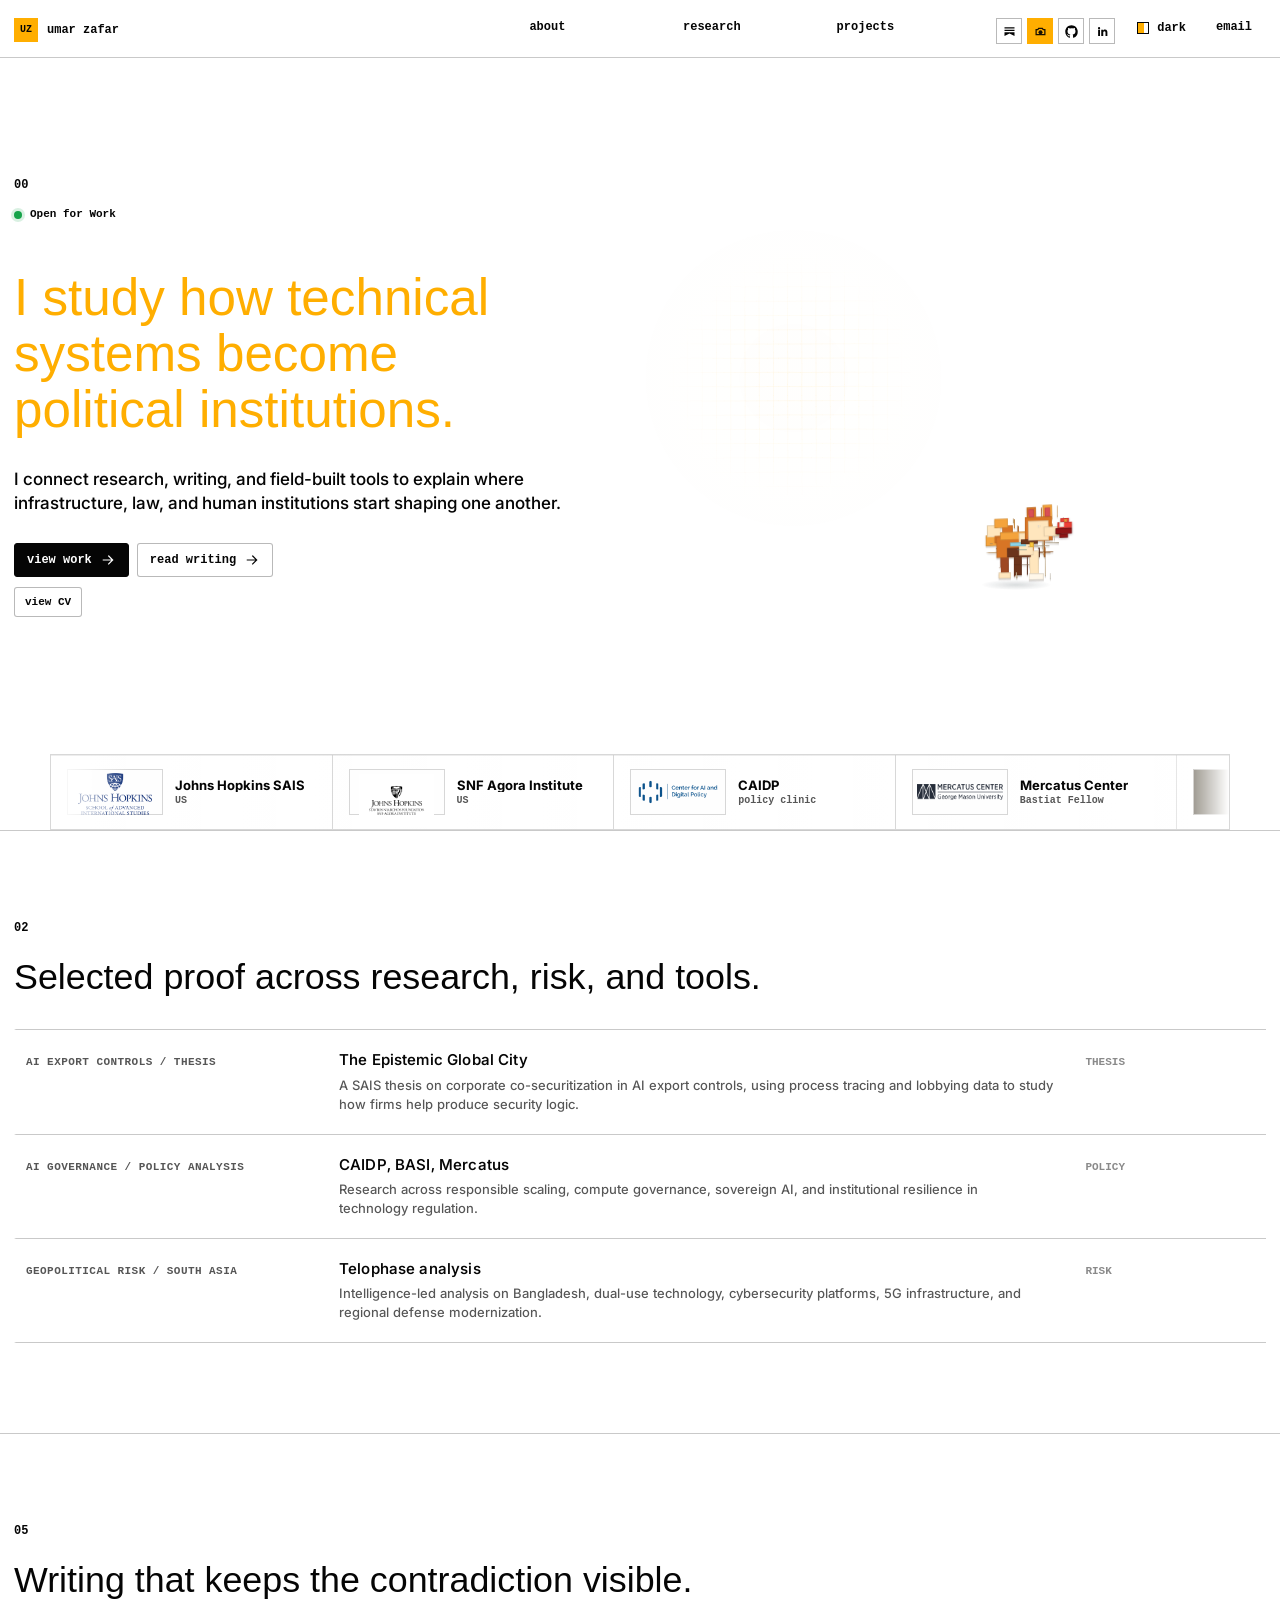
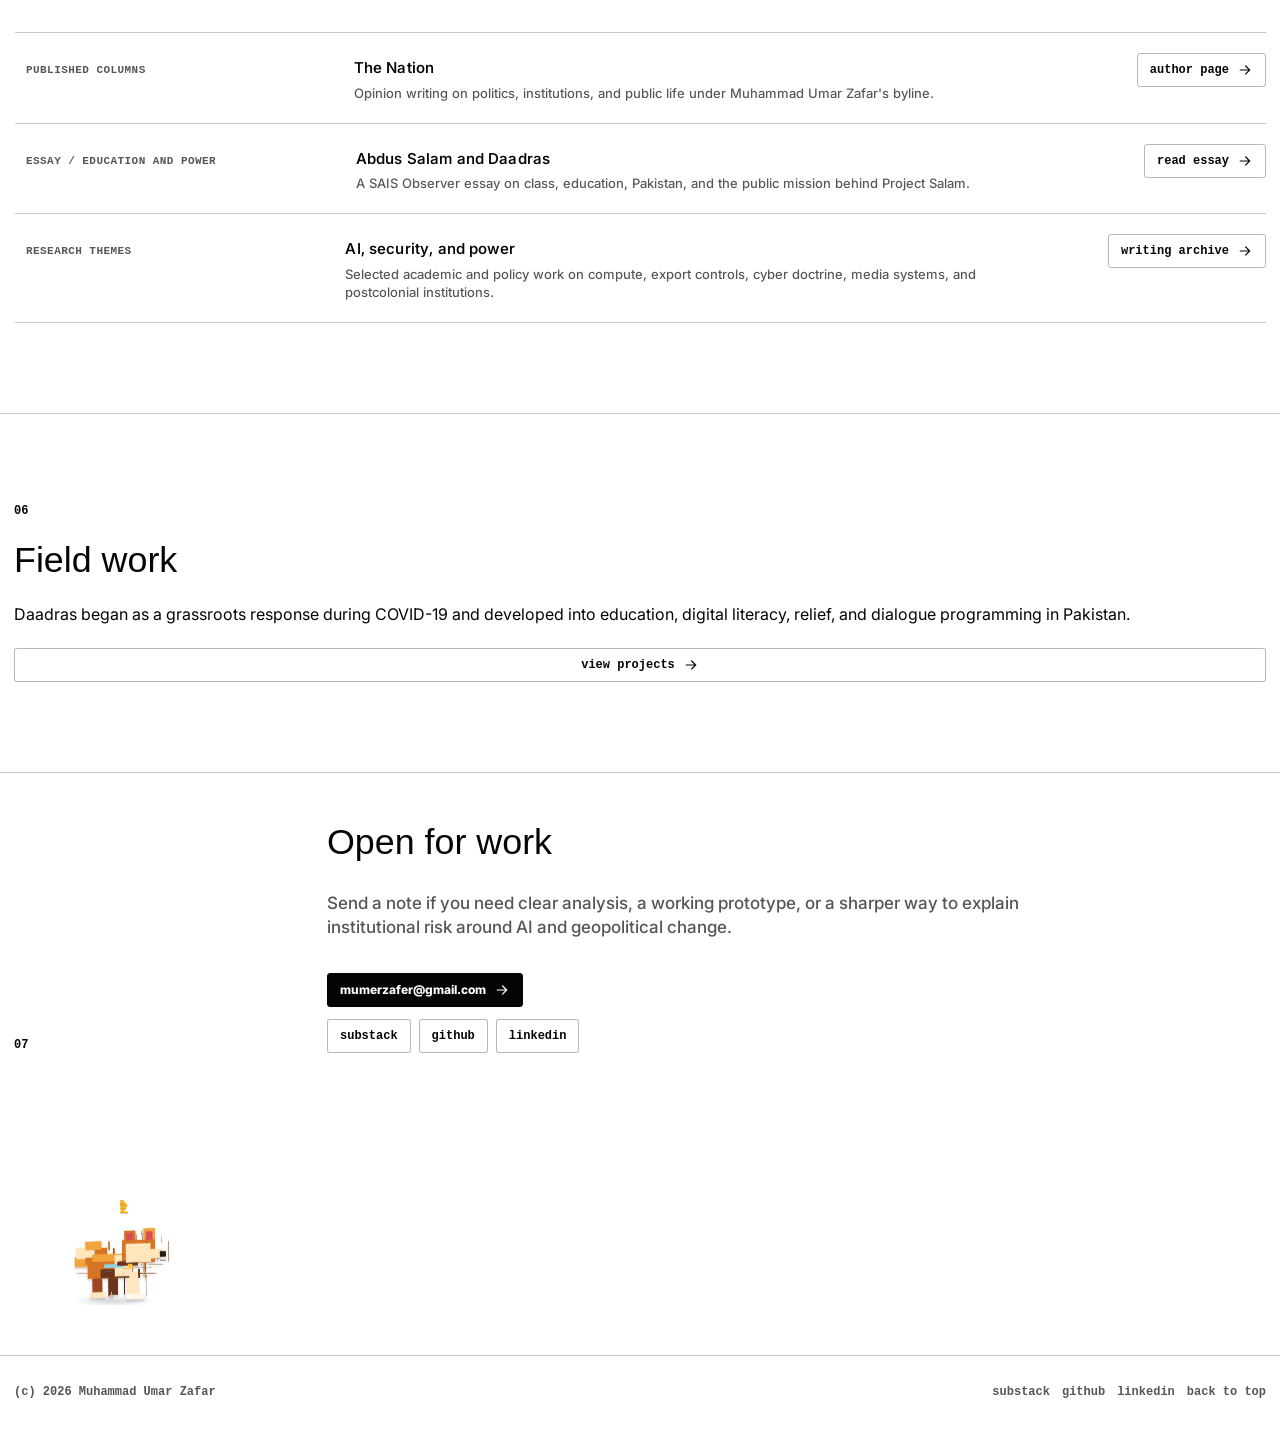
==== commit 1683a43f: "feat(site): prepare private GitHub launch" ====
--- a/index.html
+++ b/index.html
@@ -12,7 +12,7 @@
     <link rel="preconnect" href="https://fonts.googleapis.com">
     <link rel="preconnect" href="https://fonts.gstatic.com" crossorigin>
     <link href="https://fonts.googleapis.com/css2?family=Inter:ital,opsz,wght@0,14..32,100..900;1,14..32,100..900&display=swap" rel="stylesheet">
-    <link rel="stylesheet" href="styles.css?v=20260624">
+    <link rel="stylesheet" href="styles.css?v=20260628c">
     <link rel="stylesheet" href="cube-field.css?v=20260624">
     <link rel="stylesheet" href="gameboy-dog-layer.css?v=20260622j">
   </head>
@@ -35,16 +35,34 @@
 
       <nav class="site-nav" aria-label="Primary navigation">
         <a href="about.html">about</a>
-        <a href="work.html">work</a>
-        <a href="writing.html">writing</a>
-        <a href="impact.html">impact</a>
-        <a href="#contact">contact</a>
+        <div class="nav-menu nav-menu--research">
+          <button class="nav-menu__trigger" type="button" aria-haspopup="true" aria-expanded="false">research</button>
+          <div class="nav-menu__panel" role="menu" aria-label="Research pages">
+            <a role="menuitem" href="work.html">work</a>
+            <a role="menuitem" href="writing.html">writing</a>
+          </div>
+        </div>
+        <div class="nav-menu nav-menu--projects">
+          <button class="nav-menu__trigger" type="button" aria-haspopup="true" aria-expanded="false">projects</button>
+          <div class="nav-menu__panel" role="menu" aria-label="Project pages">
+            <a role="menuitem" href="projects.html">overview</a>
+            <a role="menuitem" href="daadras.html">Daadras Foundation</a>
+            <a role="menuitem" href="davis-project.html">Davis Projects for Peace</a>
+            <a role="menuitem" href="think-tank.html">Think Tank / RDL</a>
+          </div>
+        </div>
       </nav>
 
       <div class="header-social" aria-label="Social links">
         <a class="header-social-link" href="https://substack.com/@omarzafar" target="_blank" rel="noopener noreferrer" aria-label="Substack">
           <svg aria-hidden="true" viewBox="0 0 24 24">
             <path d="M4 5h16v2H4zM4 9h16v2H4zM4 13h16v6l-8-4-8 4z"></path>
+          </svg>
+        </a>
+        <a class="header-social-link header-social-link--photography" href="photography.html" aria-label="Photography">
+          <svg aria-hidden="true" viewBox="0 0 24 24">
+            <path d="M4 8h3l1.6-2h6.8L17 8h3v10H4zM6 10v6h12v-6h-2.1l-1.6-2H9.7L8.1 10z"></path>
+            <circle cx="12" cy="13" r="3.2"></circle>
           </svg>
         </a>
         <a class="header-social-link" href="https://github.com/Omarzaf" target="_blank" rel="noopener noreferrer" aria-label="GitHub">
@@ -70,10 +88,14 @@
       <section class="hero" aria-labelledby="hero-title">
         <div class="hero-copy reveal">
           <p class="section-number">00</p>
+          <a class="availability-status" href="assets/G-Resume_2.pdf" target="_blank" rel="noopener noreferrer" aria-label="Open CV">
+            <span class="availability-light" aria-hidden="true"></span>
+            <span>Open for Work</span>
+          </a>
           <h1 id="hero-title">I study how <br class="mobile-break">technical systems <br class="mobile-break">become political <br class="mobile-break">institutions.</h1>
           <p class="hero-body">
-            I work across AI governance, geopolitical risk, writing, and field-built social impact:
-            the places where infrastructure, law, and human institutions start making each other.
+            I connect research, writing, and field-built tools to explain where infrastructure,
+            law, and human institutions start shaping one another.
           </p>
           <div class="hero-actions" aria-label="Primary actions">
             <a class="button button-primary" href="work.html">
@@ -89,23 +111,99 @@
               </svg>
             </a>
           </div>
-        </div>
-
-      </section>
-
-      <div class="proof-strip" aria-label="Public proof links">
-        <a href="https://credsverse.com/credentials/9c8f99b4-8f7f-4e11-8786-4642e0465a35">CAIDP AI Policy Clinic</a>
-        <a href="https://www.mercatus.org/students/frederic-bastiat-fellows">Mercatus Bastiat Fellow</a>
-        <a href="https://www.daadras.org/our-team">Daadras founder</a>
-        <a href="https://www.nation.com.pk/columnist/muhammad-umar-zafar">The Nation byline</a>
-        <a href="https://saisobserver.org/2024/10/16/an-educative-tribute-to-abdus-salam-daadras-foundation/">SAIS Observer writing</a>
-      </div>
+          <a class="hero-cv-button" href="resume.html">view CV</a>
+        </div>
+        <aside class="hero-visual reveal" aria-hidden="true">
+          <div class="dog-zone dog-zone--hero" data-dog-zone="hero" aria-hidden="true"></div>
+        </aside>
+      </section>
+
+      <section class="logo-banner reveal" aria-label="Network and association logos">
+        <div class="logo-banner__viewport">
+          <div class="logo-banner__track">
+            <div class="logo-banner__group">
+              <a class="logo-tile" href="https://sais.jhu.edu/">
+                <span class="logo-tile__mark"><img src="assets/logos/sais.png" alt=""></span>
+                <span class="logo-tile__copy"><strong>Johns Hopkins SAIS</strong><em>US</em></span>
+              </a>
+              <a class="logo-tile" href="https://snfagora.jhu.edu/">
+                <span class="logo-tile__mark"><img src="assets/logos/snf-agora.jpg" alt=""></span>
+                <span class="logo-tile__copy"><strong>SNF Agora Institute</strong><em>US</em></span>
+              </a>
+              <a class="logo-tile" href="https://www.caidp.org/">
+                <span class="logo-tile__mark"><img src="assets/logos/caidp.png" alt=""></span>
+                <span class="logo-tile__copy"><strong>CAIDP</strong><em>policy clinic</em></span>
+              </a>
+              <a class="logo-tile" href="https://www.mercatus.org/students/frederic-bastiat-fellows">
+                <span class="logo-tile__mark"><img src="assets/logos/mercatus.png" alt=""></span>
+                <span class="logo-tile__copy"><strong>Mercatus Center</strong><em>Bastiat Fellow</em></span>
+              </a>
+              <a class="logo-tile" href="work.html">
+                <span class="logo-tile__mark logo-tile__mark--text">BASI</span>
+                <span class="logo-tile__copy"><strong>BASI</strong><em>AI policy</em></span>
+              </a>
+              <a class="logo-tile" href="https://www.daadras.org/our-team">
+                <span class="logo-tile__mark"><img src="assets/logos/daadras.svg" alt=""></span>
+                <span class="logo-tile__copy"><strong>Daadras Foundation</strong><em>Pakistan</em></span>
+              </a>
+              <a class="logo-tile" href="https://www.daadras.org/initiatives/project-salam">
+                <span class="logo-tile__mark logo-tile__mark--text">SALAM</span>
+                <span class="logo-tile__copy"><strong>Project Salam</strong><em>Pakistan</em></span>
+              </a>
+              <a class="logo-tile" href="https://www.davisprojectsforpeace.org/">
+                <span class="logo-tile__mark logo-tile__mark--text">PFP</span>
+                <span class="logo-tile__copy"><strong>Davis Projects for Peace</strong><em>grant</em></span>
+              </a>
+              <a class="logo-tile" href="https://www.nation.com.pk/columnist/muhammad-umar-zafar">
+                <span class="logo-tile__mark"><img src="assets/logos/the-nation.png" alt=""></span>
+                <span class="logo-tile__copy"><strong>The Nation</strong><em>Pakistan</em></span>
+              </a>
+              <a class="logo-tile" href="https://saisobserver.org/2024/10/16/an-educative-tribute-to-abdus-salam-daadras-foundation/">
+                <span class="logo-tile__mark"><img src="assets/logos/sais-observer.png" alt=""></span>
+                <span class="logo-tile__copy"><strong>SAIS Observer</strong><em>writing</em></span>
+              </a>
+              <a class="logo-tile" href="https://www.fccollege.edu.pk/">
+                <span class="logo-tile__mark"><img src="assets/logos/fccu.png" alt=""></span>
+                <span class="logo-tile__copy"><strong>Forman Christian College</strong><em>Pakistan</em></span>
+              </a>
+              <a class="logo-tile" href="resume.html">
+                <span class="logo-tile__mark logo-tile__mark--text">PEEF</span>
+                <span class="logo-tile__copy"><strong>PEEF</strong><em>Merit-cum-Need Scholar</em></span>
+              </a>
+              <a class="logo-tile" href="about.html#education-title">
+                <span class="logo-tile__mark logo-tile__mark--text">PSF</span>
+                <span class="logo-tile__copy"><strong>Public Service Fellow</strong><em>Johns Hopkins SAIS</em></span>
+              </a>
+              <a class="logo-tile" href="resume.html">
+                <span class="logo-tile__mark logo-tile__mark--text">TR</span>
+                <span class="logo-tile__copy"><strong>Telophase Risk Advisory</strong><em>analysis</em></span>
+              </a>
+            </div>
+            <div class="logo-banner__group" aria-hidden="true">
+              <span class="logo-tile"><span class="logo-tile__mark"><img src="assets/logos/sais.png" alt=""></span><span class="logo-tile__copy"><strong>Johns Hopkins SAIS</strong><em>US</em></span></span>
+              <span class="logo-tile"><span class="logo-tile__mark"><img src="assets/logos/snf-agora.jpg" alt=""></span><span class="logo-tile__copy"><strong>SNF Agora Institute</strong><em>US</em></span></span>
+              <span class="logo-tile"><span class="logo-tile__mark"><img src="assets/logos/caidp.png" alt=""></span><span class="logo-tile__copy"><strong>CAIDP</strong><em>policy clinic</em></span></span>
+              <span class="logo-tile"><span class="logo-tile__mark"><img src="assets/logos/mercatus.png" alt=""></span><span class="logo-tile__copy"><strong>Mercatus Center</strong><em>Bastiat Fellow</em></span></span>
+              <span class="logo-tile"><span class="logo-tile__mark logo-tile__mark--text">BASI</span><span class="logo-tile__copy"><strong>BASI</strong><em>AI policy</em></span></span>
+              <span class="logo-tile"><span class="logo-tile__mark"><img src="assets/logos/daadras.svg" alt=""></span><span class="logo-tile__copy"><strong>Daadras Foundation</strong><em>Pakistan</em></span></span>
+              <span class="logo-tile"><span class="logo-tile__mark logo-tile__mark--text">SALAM</span><span class="logo-tile__copy"><strong>Project Salam</strong><em>Pakistan</em></span></span>
+              <span class="logo-tile"><span class="logo-tile__mark logo-tile__mark--text">PFP</span><span class="logo-tile__copy"><strong>Davis Projects for Peace</strong><em>grant</em></span></span>
+              <span class="logo-tile"><span class="logo-tile__mark"><img src="assets/logos/the-nation.png" alt=""></span><span class="logo-tile__copy"><strong>The Nation</strong><em>Pakistan</em></span></span>
+              <span class="logo-tile"><span class="logo-tile__mark"><img src="assets/logos/sais-observer.png" alt=""></span><span class="logo-tile__copy"><strong>SAIS Observer</strong><em>writing</em></span></span>
+              <span class="logo-tile"><span class="logo-tile__mark"><img src="assets/logos/fccu.png" alt=""></span><span class="logo-tile__copy"><strong>Forman Christian College</strong><em>Pakistan</em></span></span>
+              <span class="logo-tile"><span class="logo-tile__mark logo-tile__mark--text">PEEF</span><span class="logo-tile__copy"><strong>PEEF</strong><em>Merit-cum-Need Scholar</em></span></span>
+              <span class="logo-tile"><span class="logo-tile__mark logo-tile__mark--text">PSF</span><span class="logo-tile__copy"><strong>Public Service Fellow</strong><em>Johns Hopkins SAIS</em></span></span>
+              <span class="logo-tile"><span class="logo-tile__mark logo-tile__mark--text">TR</span><span class="logo-tile__copy"><strong>Telophase Risk Advisory</strong><em>analysis</em></span></span>
+            </div>
+          </div>
+        </div>
+      </section>
 
       <section class="panel-section" aria-labelledby="work-title">
         <div class="panel-split">
           <div class="panel-split-text reveal">
             <p class="section-number">02</p>
-            <h2 id="work-title">Selected work across policy, risk, and prototypes.</h2>
+            <h2 id="work-title">Selected proof across research, risk, and tools.</h2>
             <div class="entry-list">
               <article class="entry-row">
                 <span class="entry-label">AI export controls / thesis</span>
@@ -123,8 +221,8 @@
                 <div>
                   <strong class="entry-title">CAIDP, BASI, Mercatus</strong>
                   <p class="entry-body">
-                    Work across AI policy clinic research, responsible scaling, compute governance,
-                    sovereign AI, and institutional resilience in technology regulation.
+                    Research across responsible scaling, compute governance, sovereign AI, and
+                    institutional resilience in technology regulation.
                   </p>
                 </div>
                 <span class="entry-meta">policy</span>
@@ -141,94 +239,6 @@
                 <span class="entry-meta">risk</span>
               </article>
             </div>
-          </div>
-          <div class="panel-split-visual reveal" data-animation="work-graph" role="img" aria-label="Animated network graph of work themes">
-            <canvas aria-hidden="true"></canvas>
-          </div>
-        </div>
-      </section>
-
-      <section class="panel-section" aria-labelledby="research-title">
-        <div class="panel-split" data-tabs>
-          <div class="panel-split-text reveal">
-            <p class="section-number">03</p>
-            <h2 id="research-title">A practical agenda for governing complex technical systems.</h2>
-            <div class="tab-list" role="tablist" aria-label="Research focus areas">
-              <button id="research-tab-1" class="tab-button is-active" type="button" role="tab" aria-selected="true" aria-controls="research-panel-1" data-tab-control>
-                <span>01</span>
-                AI governance
-              </button>
-              <button id="research-tab-2" class="tab-button" type="button" role="tab" aria-selected="false" aria-controls="research-panel-2" data-tab-control>
-                <span>02</span>
-                Geopolitics
-              </button>
-              <button id="research-tab-3" class="tab-button" type="button" role="tab" aria-selected="false" aria-controls="research-panel-3" data-tab-control>
-                <span>03</span>
-                Institutions
-              </button>
-              <button id="research-tab-4" class="tab-button" type="button" role="tab" aria-selected="false" aria-controls="research-panel-4" data-tab-control>
-                <span>04</span>
-                Public systems
-              </button>
-            </div>
-            <div class="tab-copy-source">
-              <article id="research-panel-1" class="tab-panel" role="tabpanel" aria-labelledby="research-tab-1" data-tab-panel>
-                <h3>How AI capacity becomes regulatory architecture.</h3>
-                <p>
-                  My current research focuses on compute, export controls, democratic values, safety
-                  policy, and the institutional capacity required to govern powerful technical systems.
-                </p>
-                <ul>
-                  <li>AI governance and policy evaluation</li>
-                  <li>Compute governance and frontier AI regulation</li>
-                  <li>Trust, safety, and democratic accountability</li>
-                </ul>
-              </article>
-
-              <article id="research-panel-2" class="tab-panel" role="tabpanel" aria-labelledby="research-tab-2" data-tab-panel>
-                <h3>Where infrastructure, security, and regional politics collide.</h3>
-                <p>
-                  Regional analysis matters because technology competition is not abstract. It moves through
-                  ports, cables, defense modernization, data rules, and alliance politics.
-                </p>
-                <ul>
-                  <li>U.S.-China technology competition</li>
-                  <li>South Asia and MENA risk analysis</li>
-                  <li>Cybersecurity, 5G, and dual-use technology policy</li>
-                </ul>
-              </article>
-
-              <article id="research-panel-3" class="tab-panel" role="tabpanel" aria-labelledby="research-tab-3" data-tab-panel>
-                <h3>Institutions fail before they admit they are failing.</h3>
-                <p>
-                  The recurring question in my work is how governance bodies process technical uncertainty,
-                  capture, legitimacy, and coordination failure before crisis makes the weakness obvious.
-                </p>
-                <ul>
-                  <li>Regulatory design and institutional capacity</li>
-                  <li>Postcolonial analysis of law and power</li>
-                  <li>Organizational incentives in technical standard-setting</li>
-                </ul>
-              </article>
-
-              <article id="research-panel-4" class="tab-panel" role="tabpanel" aria-labelledby="research-tab-4" data-tab-panel>
-                <h3>Programs and tools that make complexity usable.</h3>
-                <p>
-                  Beyond writing, I build workflows, visualizations, and field programs that make institutional
-                  problems more legible to teams that need to act.
-                </p>
-                <ul>
-                  <li>D3.js and Leaflet prototypes for public-interest analysis</li>
-                  <li>Local-first research and career-ops automation</li>
-                  <li>Daadras education, relief, and digital-literacy programming</li>
-                </ul>
-              </article>
-            </div>
-          </div>
-
-          <div class="panel-split-visual terminal-feed reveal" data-animation="research-terminal" aria-live="polite" aria-label="Research terminal feed">
-            <pre data-terminal-output></pre>
-            <span class="terminal-cursor" aria-hidden="true"></span>
           </div>
         </div>
       </section>
@@ -274,9 +284,6 @@
               </article>
             </div>
           </div>
-          <div class="panel-split-visual reveal" data-animation="writing-document" role="img" aria-label="Animated abstract document drafting lines">
-            <canvas aria-hidden="true"></canvas>
-          </div>
         </div>
       </section>
 
@@ -284,30 +291,15 @@
         <div class="panel-split">
           <div class="panel-split-text reveal">
             <p class="section-number">06</p>
-            <h2 id="impact-title">Field work, not just commentary.</h2>
+            <h2 id="impact-title">Field work</h2>
             <p>
               Daadras began as a grassroots response during COVID-19 and developed into education,
               digital literacy, relief, and dialogue programming in Pakistan.
             </p>
-            <a class="button" href="impact.html">
-              view impact
+            <a class="button" href="projects.html">
+              view projects
               <svg aria-hidden="true" viewBox="0 0 24 24"><path d="M5 12h13M13 6l6 6-6 6"></path></svg>
             </a>
-          </div>
-          <div class="panel-split-visual impact-visual reveal" data-animation="impact-bars" role="img" aria-label="Animated impact bar chart">
-            <div class="impact-nodes" aria-hidden="true">
-              <span class="impact-node is-active" style="--node-height: 92" data-impact-node></span>
-              <span class="impact-node" style="--node-height: 118" data-impact-node></span>
-              <span class="impact-node" style="--node-height: 136" data-impact-node></span>
-              <span class="impact-node" style="--node-height: 82" data-impact-node></span>
-            </div>
-            <div class="impact-readout">
-              <h3>Education, relief, dialogue.</h3>
-              <p>
-                Program work moves from emergency response to durable learning systems, with each bar
-                marking a different mode of public-interest institution-building.
-              </p>
-            </div>
           </div>
         </div>
       </section>
@@ -315,7 +307,7 @@
       <section id="contact" class="contact-section" aria-labelledby="contact-title">
         <p class="section-number reveal">07</p>
         <div class="contact-copy reveal">
-          <h2 id="contact-title">Available for research, prototypes, and policy systems work.</h2>
+          <h2 id="contact-title">Open for work</h2>
           <p>
             Send a note if you need clear analysis, a working prototype, or a sharper way to explain
             institutional risk around AI and geopolitical change.
@@ -332,6 +324,7 @@
             <a class="social-link" href="https://www.linkedin.com/in/umarzafar1" target="_blank" rel="noopener noreferrer">linkedin</a>
           </div>
         </div>
+        <div class="dog-zone dog-zone--rest" data-dog-zone="rest" aria-hidden="true"></div>
       </section>
     </main>
 
--- a/styles.css
+++ b/styles.css
@@ -11,6 +11,8 @@
   --accent-deep: #9b6829;
   --accent-press: #d89100;
   --accent-soft: rgba(255, 174, 0, 0.18);
+  --availability-green: #16a34a;
+  --availability-green-soft: rgba(22, 163, 74, 0.16);
   --signal: #ffae00;
   --signal-soft: rgba(255, 174, 0, 0.16);
   --cursor-x: 62%;
@@ -39,6 +41,9 @@
   --font-text: Inter, "Helvetica Neue", Helvetica, Arial, ui-sans-serif, system-ui, -apple-system, BlinkMacSystemFont, "Segoe UI", sans-serif;
   --font-mono: "SFMono-Regular", "Roboto Mono", "Courier New", monospace;
   --measure: 64ch;
+  --motion-duration: 560ms;
+  --motion-ease: cubic-bezier(0.22, 1, 0.36, 1);
+  --motion-stagger: 45ms;
 }
 
 html[data-theme="dark"] {
@@ -54,6 +59,8 @@
   --accent-deep: #ffd06b;
   --accent-press: #e09500;
   --accent-soft: rgba(255, 179, 26, 0.22);
+  --availability-green: #22c55e;
+  --availability-green-soft: rgba(34, 197, 94, 0.2);
   --signal: #ffb31a;
   --signal-soft: rgba(255, 179, 26, 0.2);
   --cursor-gold-soft: rgba(255, 179, 26, 0.08);
@@ -77,7 +84,7 @@
 
 html {
   scroll-behavior: smooth;
-  scroll-padding-top: 82px;
+  scroll-padding-top: calc(var(--header-height) + 24px);
   overflow-x: hidden;
 }
 
@@ -144,7 +151,7 @@
 .skip-link,
 .site-header,
 .section-number,
-.proof-strip,
+.logo-banner,
 .button,
 .social-link,
 .theme-toggle,
@@ -153,7 +160,6 @@
 .footer-links,
 .site-footer,
 .filter-button,
-.impact-readout,
 .fact-list,
 .small-note {
   font-family: var(--font-mono);
@@ -260,15 +266,72 @@
 
 .site-nav {
   display: grid;
-  grid-template-columns: repeat(5, minmax(76px, 1fr));
-  width: min(58vw, 840px);
+  grid-template-columns: repeat(3, minmax(68px, 1fr));
+  width: min(36vw, 520px);
 }
 
 .site-nav a,
+.nav-menu__trigger,
 .theme-toggle,
 .header-action {
   position: relative;
   padding: 3px 8px 8px;
+}
+
+.nav-menu {
+  position: relative;
+  min-width: 0;
+}
+
+.nav-menu__trigger {
+  display: block;
+  width: 100%;
+  border: 0;
+  background: transparent;
+  color: inherit;
+  font: inherit;
+  text-align: left;
+  text-transform: inherit;
+  cursor: default;
+}
+
+.nav-menu__panel {
+  position: absolute;
+  top: calc(100% + 2px);
+  left: 0;
+  z-index: 30;
+  display: grid;
+  min-width: 120px;
+  border: 1px solid var(--rule);
+  background: var(--panel-bg);
+  box-shadow: 0 16px 44px -28px var(--shadow);
+  opacity: 0;
+  pointer-events: none;
+  transform: translateY(-4px);
+  transition: opacity 160ms ease, transform 160ms ease;
+}
+
+.nav-menu--projects .nav-menu__panel {
+  right: 0;
+  left: auto;
+  min-width: 210px;
+}
+
+.nav-menu:hover .nav-menu__panel,
+.nav-menu:focus-within .nav-menu__panel {
+  opacity: 1;
+  pointer-events: auto;
+  transform: translateY(0);
+}
+
+.nav-menu__panel a {
+  min-height: 30px;
+  border-top: 1px solid var(--rule);
+  background: var(--panel-bg);
+}
+
+.nav-menu__panel a:first-child {
+  border-top: 0;
 }
 
 .header-social {
@@ -294,8 +357,26 @@
   fill: currentColor;
 }
 
+.header-social-link--photography {
+  border-color: var(--signal);
+  background: var(--signal);
+  color: #171003;
+}
+
+.header-social-link--photography[aria-current="page"] {
+  box-shadow: inset 0 0 0 1px var(--text);
+}
+
+.header-social-link--photography:hover,
+.header-social-link--photography:focus-visible {
+  border-color: var(--text);
+  background: var(--text);
+  color: var(--signal);
+}
+
 .brand span:last-child,
 .site-nav a,
+.nav-menu__trigger,
 .theme-toggle,
 .header-action,
 .button,
@@ -303,7 +384,6 @@
 .social-link,
 .source-link,
 .filter-button,
-.impact-button,
 .tab-button {
   letter-spacing: 0;
 }
@@ -311,6 +391,12 @@
 .site-nav a:hover,
 .site-nav a:focus-visible,
 .site-nav a[aria-current="page"],
+.nav-menu:hover .nav-menu__trigger,
+.nav-menu__trigger:focus-visible,
+.nav-menu:has(.nav-menu__panel a[aria-current="page"]) .nav-menu__trigger,
+.nav-menu__panel a:hover,
+.nav-menu__panel a:focus-visible,
+.nav-menu__panel a[aria-current="page"],
 .header-social-link:hover,
 .header-social-link:focus-visible,
 .theme-toggle:hover,
@@ -373,17 +459,62 @@
 }
 
 .hero {
-  min-height: calc(100svh - var(--header-height));
+  min-height: clamp(500px, calc(100svh - var(--header-height) - 172px), 700px);
   overflow: hidden;
-  padding-top: clamp(44px, 7vh, 94px);
-  padding-bottom: clamp(42px, 8vh, 96px);
+  align-items: end;
+  column-gap: clamp(28px, 5vw, 90px);
+  padding-top: clamp(28px, 5vh, 60px);
+  padding-bottom: clamp(24px, 4vh, 56px);
   border-top: 0;
 }
 
 .hero-copy {
-  grid-column: 1 / -1;
+  grid-column: 1 / 3;
+  align-self: center;
+  padding-bottom: 0;
+  position: relative;
+  z-index: 2;
+}
+
+.hero-copy h1 {
+  max-width: 12.2em;
+}
+
+.hero-visual {
+  grid-column: 3 / 5;
+  display: grid;
   align-self: end;
-  padding-bottom: clamp(10px, 3vh, 42px);
+  gap: 12px;
+  min-width: 0;
+  position: relative;
+  z-index: 2;
+}
+
+.hero-cv-button {
+  display: inline-flex;
+  width: max-content;
+  align-items: center;
+  justify-content: center;
+  margin-top: 10px;
+  min-height: 30px;
+  border: 1px solid var(--control-border);
+  border-radius: 3px;
+  background: var(--surface);
+  padding: 0 10px;
+  color: var(--text);
+  font-family: var(--font-mono);
+  font-size: 11px;
+  font-weight: 780;
+  line-height: 1;
+  transition: background 160ms ease, color 160ms ease, transform 160ms ease, box-shadow 160ms ease;
+}
+
+.hero-cv-button:hover,
+.hero-cv-button:focus-visible {
+  background: var(--text);
+  color: var(--bg);
+  transform: translateY(-2px);
+  box-shadow: 0 16px 34px -24px var(--shadow);
 }
 
 .section-number {
@@ -391,6 +522,42 @@
   font-size: clamp(12px, 0.82vw, 14px);
   font-weight: 760;
   line-height: 1.25;
+}
+
+.availability-status {
+  display: inline-flex;
+  align-items: center;
+  gap: 8px;
+  width: max-content;
+  margin: 16px 0 0;
+  color: var(--text);
+  font-family: var(--font-mono);
+  font-size: clamp(11px, 0.78vw, 13px);
+  font-weight: 760;
+  line-height: 1;
+  text-decoration: none;
+}
+
+.availability-status:hover,
+.availability-status:focus-visible {
+  color: var(--text);
+  text-decoration: underline;
+  text-underline-offset: 3px;
+}
+
+.availability-light {
+  width: 8px;
+  height: 8px;
+  border-radius: 999px;
+  background: var(--availability-green);
+  box-shadow: 0 0 0 3px var(--availability-green-soft);
+  flex: 0 0 auto;
+  animation: availability-pulse 2.4s ease-in-out infinite;
+}
+
+@keyframes availability-pulse {
+  0%, 100% { box-shadow: 0 0 0 3px var(--availability-green-soft); opacity: 1; }
+  50% { box-shadow: 0 0 0 6px var(--availability-green-soft), 0 0 12px var(--availability-green-soft); opacity: 0.85; }
 }
 
 h1,
@@ -416,8 +583,8 @@
 .page-body {
   max-width: var(--measure);
   margin-top: clamp(24px, 3.2vh, 36px);
-  margin-left: 50%;
-  padding-left: 8px;
+  margin-left: 0;
+  padding-left: 0;
   color: var(--text);
   font-family: var(--font-text);
   font-size: clamp(17px, 1.15vw, 21px);
@@ -431,8 +598,8 @@
   flex-wrap: wrap;
   gap: 8px;
   margin-top: 28px;
-  margin-left: 50%;
-  padding-left: 8px;
+  margin-left: 0;
+  padding-left: 0;
 }
 
 .button,
@@ -440,13 +607,13 @@
   display: inline-flex;
   align-items: center;
   justify-content: center;
-  gap: 12px;
-  min-height: 42px;
+  gap: 8px;
+  min-height: 34px;
   border: 1px solid var(--control-border);
-  border-radius: 999px;
+  border-radius: 3px;
   background: var(--surface);
-  padding: 0 16px;
-  font-size: 13px;
+  padding: 0 12px;
+  font-size: 12px;
   font-weight: 780;
   line-height: 1;
   transition: background 160ms ease, color 160ms ease, transform 160ms ease, box-shadow 160ms ease;
@@ -465,7 +632,7 @@
   justify-content: center;
   min-height: 34px;
   border: 1px solid var(--control-border);
-  border-radius: 999px;
+  border-radius: 3px;
   background: var(--surface);
   padding: 0 12px;
   font-size: 12px;
@@ -477,8 +644,8 @@
 .button svg,
 .contact-link svg,
 .source-link svg {
-  width: 18px;
-  height: 18px;
+  width: 16px;
+  height: 16px;
   fill: none;
   stroke: currentColor;
   stroke-linecap: square;
@@ -527,50 +694,143 @@
   background: var(--text);
   border-color: var(--text);
   color: var(--bg);
-}
-
-.proof-strip {
+  box-shadow: 0 0 24px -4px var(--accent-soft), 0 16px 34px -24px var(--shadow);
+}
+
+.logo-banner {
   position: relative;
   z-index: 4;
   display: grid;
-  grid-template-columns: repeat(5, minmax(0, 1fr));
-  width: min(var(--max), 100%);
-  margin: 0 auto;
-  border-top: 1px solid var(--rule);
-  border-bottom: 1px solid var(--rule);
-  background: var(--panel-bg);
-  padding-inline: var(--gutter);
-}
-
-.proof-strip a,
-.proof-strip span {
-  min-height: 68px;
-  border-right: 1px solid var(--rule);
-  padding: 12px 8px 10px 0;
+  grid-template-columns: minmax(0, 1fr);
+  align-items: stretch;
+  width: min(var(--content), calc(100% - (var(--gutter) * 2)));
+  margin: clamp(14px, 2vw, 28px) auto 0;
+  border: 1px solid color-mix(in srgb, var(--rule) 72%, transparent);
+  background:
+    linear-gradient(90deg, color-mix(in srgb, var(--panel-bg) 90%, var(--bg)) 0%, color-mix(in srgb, var(--surface) 74%, var(--bg)) 50%, color-mix(in srgb, var(--panel-bg) 90%, var(--bg)) 100%);
+  box-shadow: inset 0 1px 0 color-mix(in srgb, var(--text) 7%, transparent), 0 18px 54px -44px var(--shadow);
+  overflow: hidden;
+}
+
+.logo-banner__viewport {
+  min-width: 0;
+  overflow: hidden;
+  mask-image: linear-gradient(90deg, transparent, #000 7%, #000 93%, transparent);
+  -webkit-mask-image: linear-gradient(90deg, transparent, #000 7%, #000 93%, transparent);
+}
+
+.logo-banner__track {
+  display: flex;
+  width: max-content;
+  animation: logo-roll 56s linear infinite;
+  will-change: transform;
+}
+
+.logo-banner:hover .logo-banner__track,
+.logo-banner:focus-within .logo-banner__track {
+  animation-play-state: paused;
+}
+
+.logo-banner__group {
+  display: flex;
+  flex: 0 0 auto;
+  align-items: stretch;
+}
+
+.logo-tile {
+  display: inline-flex;
+  align-items: center;
+  flex: 0 0 clamp(244px, 22vw, 324px);
+  gap: 12px;
+  min-width: 0;
+  min-height: 74px;
+  border-right: 1px solid color-mix(in srgb, var(--rule) 72%, transparent);
+  background: transparent;
+  padding: 12px 16px;
+  color: var(--text);
+  text-decoration: none;
+  box-sizing: border-box;
+  transition: background 180ms ease, color 180ms ease;
+}
+
+.logo-tile:hover,
+.logo-tile:focus-visible {
+  background: color-mix(in srgb, var(--text) 7%, transparent);
+  outline: 1px solid color-mix(in srgb, var(--accent) 70%, transparent);
+  outline-offset: -3px;
+}
+
+.logo-tile__mark {
+  display: inline-grid;
+  flex: 0 0 auto;
+  width: 96px;
+  height: 46px;
+  place-items: center;
+  border: 1px solid color-mix(in srgb, var(--rule) 72%, transparent);
+  background: color-mix(in srgb, #ffffff 88%, var(--surface-solid));
+  color: #050505;
+  font-family: var(--font-mono);
+  font-size: 10px;
+  font-weight: 800;
+  line-height: 1;
+}
+
+.logo-tile__mark img {
+  width: 92%;
+  max-height: 86%;
+  filter: saturate(0.94) contrast(1.12);
+  object-fit: contain;
+}
+
+.logo-tile__mark--text {
+  background: color-mix(in srgb, var(--text) 88%, var(--accent) 12%);
+  color: var(--bg);
+  letter-spacing: 0.01em;
+}
+
+.logo-tile__copy {
+  display: grid;
+  gap: 4px;
+  min-width: 0;
+}
+
+.logo-tile__copy strong {
+  overflow: hidden;
+  color: var(--text);
+  font-family: var(--font-text);
+  font-size: clamp(13px, 0.9vw, 15px);
+  font-weight: 720;
+  line-height: 1.14;
+  text-wrap: balance;
+  display: -webkit-box;
+  -webkit-box-orient: vertical;
+  -webkit-line-clamp: 2;
+}
+
+.logo-tile__copy em {
   color: var(--muted);
-  font-size: clamp(11px, 0.8vw, 13px);
-  font-weight: 760;
-  line-height: 1.25;
-}
-
-.proof-strip a:first-child,
-.proof-strip span:first-child {
-  border-left: 0;
-}
-
-.proof-strip a:hover,
-.proof-strip a:focus-visible {
-  background: var(--text);
-  color: var(--bg);
-  outline: 0;
-  padding-left: 8px;
+  font-family: var(--font-mono);
+  font-size: 10px;
+  font-style: normal;
+  font-weight: 740;
+  line-height: 1;
+}
+
+@keyframes logo-roll {
+  from {
+    transform: translate3d(0, 0, 0);
+  }
+
+  to {
+    transform: translate3d(-50%, 0, 0);
+  }
 }
 
 .page-hero {
-  min-height: 64vh;
+  min-height: clamp(300px, 38vh, 460px);
   overflow: hidden;
-  padding-top: clamp(76px, 12vh, 148px);
-  padding-bottom: clamp(56px, 9vh, 118px);
+  padding-top: clamp(44px, 7vh, 86px);
+  padding-bottom: clamp(30px, 5vh, 62px);
 }
 
 .page-hero-copy {
@@ -581,8 +841,8 @@
 .panel-section,
 .feature-section,
 .contact-section {
-  padding-top: clamp(72px, 12vh, 150px);
-  padding-bottom: clamp(72px, 12vh, 150px);
+  padding-top: clamp(36px, 5.5vh, 72px);
+  padding-bottom: clamp(36px, 5.5vh, 72px);
 }
 
 .section-title {
@@ -615,7 +875,7 @@
 
 .section-content {
   grid-column: 1 / 5;
-  margin-top: clamp(54px, 8vh, 104px);
+  margin-top: clamp(22px, 4vh, 48px);
 }
 
 .feature-grid {
@@ -624,6 +884,10 @@
   grid-template-columns: minmax(280px, 1fr) minmax(0, 2fr);
   gap: clamp(24px, 4vw, 76px);
   align-items: end;
+}
+
+.feature-grid > :only-child {
+  grid-column: 1 / -1;
 }
 
 .feature-copy {
@@ -643,23 +907,182 @@
   text-wrap: pretty;
 }
 
-.visual-frame {
-  position: relative;
+.visual-panel {
+  display: grid;
+  gap: 10px;
+  margin: 0;
+  min-width: 0;
+}
+
+.visual-panel img {
+  width: 100%;
+  aspect-ratio: 16 / 9;
   border: 1px solid var(--rule);
-  border-radius: 8px;
-  background: var(--bg);
+  background: var(--surface-solid);
+  object-fit: cover;
+}
+
+.visual-panel figcaption {
+  display: flex;
+  flex-wrap: wrap;
+  gap: 6px 10px;
+  color: var(--muted);
+  font-family: var(--font-mono);
+  font-size: 11px;
+  font-weight: 740;
+  line-height: 1.35;
+}
+
+.visual-panel figcaption span {
+  color: var(--text);
+}
+
+.fact-strip {
+  display: grid;
+  gap: 0;
+  border-top: 1px solid var(--rule);
+  border-left: 1px solid var(--rule);
+}
+
+.fact-strip {
+  grid-template-columns: repeat(3, minmax(0, 1fr));
+}
+
+.fact-strip div {
+  display: grid;
+  gap: 8px;
+  min-width: 0;
+  border-right: 1px solid var(--rule);
+  border-bottom: 1px solid var(--rule);
+  background: var(--panel-bg);
+  padding: clamp(10px, 1.4vw, 16px);
+}
+
+.fact-strip span {
+  color: var(--faint);
+  font-family: var(--font-mono);
+  font-size: 11px;
+  font-weight: 760;
+  line-height: 1;
+  text-transform: uppercase;
+}
+
+.fact-strip strong {
+  color: var(--text);
+  font-family: var(--font-text);
+  font-size: clamp(13px, 0.95vw, 16px);
+  font-weight: 620;
+  line-height: 1.2;
+}
+
+.project-card-grid {
+  display: grid;
+  grid-template-columns: repeat(3, minmax(0, 1fr));
+  gap: var(--gutter);
+}
+
+.project-card {
+  display: grid;
+  grid-template-rows: auto 1fr auto;
+  gap: 16px;
+  min-width: 0;
+  border: 1px solid var(--rule);
+  background: var(--panel-bg);
+  padding: clamp(10px, 1.6vw, 18px);
+}
+
+.project-card__media {
+  margin: 0;
   overflow: hidden;
-  box-shadow: 0 24px 70px -46px var(--shadow);
+  border: 1px solid var(--rule);
+  background: var(--surface-solid);
+}
+
+.project-card__media img {
+  width: 100%;
+  aspect-ratio: 4 / 3;
+  object-fit: cover;
+  transition: transform 180ms ease, filter 180ms ease;
+}
+
+.project-card:hover .project-card__media img,
+.project-card:focus-within .project-card__media img {
+  filter: contrast(1.05);
+  transform: scale(1.025);
+}
+
+.project-card .entry-title {
+  margin-top: 10px;
+}
+
+.project-card .source-link {
+  align-self: end;
+  margin-top: 0;
+}
+
+.substack-card-grid {
+  display: grid;
+  grid-template-columns: repeat(3, minmax(0, 1fr));
+  gap: var(--gutter);
+}
+
+.substack-card {
+  display: grid;
+  grid-template-rows: auto 1fr auto;
+  gap: 14px;
+  min-width: 0;
+  border: 1px solid var(--rule);
+  background: var(--panel-bg);
+  padding: clamp(10px, 1.4vw, 16px);
+}
+
+.substack-card__media {
+  margin: 0;
+  overflow: hidden;
+  border: 1px solid var(--rule);
+  background: var(--surface-solid);
+}
+
+.substack-card__media img {
+  display: block;
+  width: 100%;
+  aspect-ratio: 4 / 3;
+  object-fit: cover;
+  transition: filter 160ms ease, transform 160ms ease;
+}
+
+.substack-card:hover .substack-card__media img,
+.substack-card:focus-within .substack-card__media img {
+  filter: contrast(1.06);
+  transform: scale(1.02);
+}
+
+.substack-card__body {
+  display: grid;
+  gap: 8px;
+}
+
+.substack-card h3 {
+  font-size: clamp(18px, 1.4vw, 24px);
+}
+
+.substack-card p {
+  color: var(--muted);
+  font-family: var(--font-text);
+  font-size: clamp(14px, 0.96vw, 16px);
+  font-weight: 500;
+  line-height: 1.42;
+  text-wrap: pretty;
 }
 
 .panel-split {
   grid-column: 1 / -1;
   display: grid;
-  grid-template-columns: 2fr 3fr;
-  gap: clamp(40px, 6vw, 100px);
+  grid-template-columns: minmax(0, 1fr);
+  gap: clamp(28px, 5vw, 76px);
   align-items: start;
-  padding-top: clamp(48px, 7vh, 96px);
-  padding-bottom: clamp(48px, 7vh, 96px);
+  padding-top: clamp(24px, 4.5vh, 56px);
+  padding-bottom: clamp(24px, 4.5vh, 56px);
   border-top: 1px solid var(--rule);
 }
 
@@ -677,23 +1100,6 @@
 .panel-split-text .entry-list,
 .panel-split-text .tab-list {
   margin-top: 10px;
-}
-
-.panel-split-visual {
-  position: sticky;
-  top: calc(var(--header-height) + 24px);
-  height: 60vh;
-  min-height: 320px;
-  border: 1px solid var(--rule);
-  border-radius: 4px;
-  overflow: hidden;
-  background: var(--panel-bg);
-}
-
-.panel-split-visual canvas {
-  display: block;
-  width: 100%;
-  height: 100%;
 }
 
 .terminal-feed {
@@ -743,45 +1149,12 @@
   display: none;
 }
 
-.visual-frame img {
-  width: 100%;
-  aspect-ratio: 16 / 9;
-  object-fit: cover;
-  mix-blend-mode: multiply;
-}
-
-html[data-theme="dark"] .visual-frame img {
-  mix-blend-mode: normal;
-}
-
-.visual-frame canvas {
-  display: block;
-  width: 100%;
-  aspect-ratio: 16 / 9;
-  background:
-    linear-gradient(var(--grid) 1px, transparent 1px) 0 0 / 100% var(--grid-major),
-    linear-gradient(90deg, var(--grid) 1px, transparent 1px) 0 0 / var(--grid-major) 100%;
-  cursor: crosshair;
-  touch-action: pan-y;
-}
-
-.visual-caption {
-  border-top: 1px solid var(--rule);
-  background: var(--panel-bg);
-  padding: 10px 12px;
-  color: var(--muted);
-  font-family: var(--font-mono);
-  font-size: 12px;
-  font-weight: 760;
-  line-height: 1.3;
-}
-
 .split-layout {
   grid-column: 1 / 5;
   display: grid;
   grid-template-columns: minmax(240px, 1fr) repeat(2, minmax(0, 1fr));
   gap: clamp(20px, 4vw, 72px);
-  margin-top: clamp(54px, 8vh, 104px);
+  margin-top: clamp(22px, 4vh, 48px);
 }
 
 .stack {
@@ -803,6 +1176,120 @@
   font-weight: 430;
   line-height: 1.02;
   text-wrap: balance;
+}
+
+.work-globe {
+  grid-column: 1 / 5;
+  display: grid;
+  grid-template-columns: minmax(240px, 0.82fr) minmax(320px, 1.18fr);
+  gap: clamp(24px, 4.5vw, 76px);
+  align-items: stretch;
+  margin-top: clamp(28px, 5vh, 64px);
+  border-top: 1px solid var(--rule);
+  border-bottom: 1px solid var(--rule);
+  padding: clamp(18px, 3vw, 34px) 0;
+}
+
+.work-globe__copy {
+  display: grid;
+  gap: 18px;
+  align-content: center;
+  min-width: 0;
+}
+
+.work-globe__copy p {
+  max-width: 58ch;
+  color: var(--muted);
+  font-family: var(--font-text);
+  font-size: clamp(14px, 1vw, 17px);
+  font-weight: 500;
+  line-height: 1.48;
+  text-wrap: pretty;
+}
+
+.work-globe__facts {
+  display: grid;
+  grid-template-columns: repeat(3, minmax(0, 1fr));
+  margin: 8px 0 0;
+  border-top: 1px solid var(--rule);
+  border-left: 1px solid var(--rule);
+}
+
+.work-globe__facts div {
+  display: grid;
+  gap: 6px;
+  min-width: 0;
+  border-right: 1px solid var(--rule);
+  border-bottom: 1px solid var(--rule);
+  padding: 12px;
+}
+
+.work-globe__facts dt {
+  color: var(--faint);
+  font-family: var(--font-mono);
+  font-size: 11px;
+  font-weight: 780;
+  line-height: 1;
+  text-transform: uppercase;
+}
+
+.work-globe__facts dd {
+  margin: 0;
+  color: var(--text);
+  font-family: var(--font-text);
+  font-size: clamp(12px, 0.9vw, 15px);
+  font-weight: 620;
+  line-height: 1.25;
+}
+
+.work-globe__stage {
+  position: relative;
+  display: grid;
+  min-height: clamp(330px, 34vw, 560px);
+  place-items: center;
+  overflow: visible;
+  border: 0;
+  background: transparent;
+  isolation: isolate;
+}
+
+.work-globe__stage::before {
+  content: "";
+  position: absolute;
+  width: min(84%, 480px);
+  aspect-ratio: 1;
+  border-radius: 50%;
+  background:
+    radial-gradient(circle at 48% 45%, rgba(96, 201, 174, 0.16), transparent 48%),
+    radial-gradient(circle at 54% 58%, rgba(255, 174, 0, 0.08), transparent 46%);
+  filter: blur(16px);
+  opacity: 0.85;
+  transform: translateY(4%);
+  pointer-events: none;
+}
+
+.policy-globe {
+  position: relative;
+  z-index: 1;
+  width: min(82%, 500px);
+  height: auto;
+  aspect-ratio: 1;
+  image-rendering: pixelated;
+  filter: drop-shadow(0 16px 0 rgba(0, 0, 0, 0.11)) drop-shadow(0 28px 38px rgba(0, 0, 0, 0.36));
+  transform: translate3d(0, 0, 0);
+  animation: policy-globe-hover 5.4s ease-in-out infinite;
+  will-change: transform;
+}
+
+@keyframes policy-globe-hover {
+  0%,
+  100% {
+    transform: translate3d(0, -5px, 0);
+  }
+
+  50% {
+    transform: translate3d(0, 7px, 0);
+  }
 }
 
 .entry-list {
@@ -888,8 +1375,9 @@
   gap: 8px;
   margin-top: 18px;
   border: 1px solid var(--control-border);
-  border-radius: 999px;
-  padding: 8px 12px;
+  border-radius: 3px;
+  padding: 0 12px;
+  min-height: 34px;
   font-size: 12px;
   font-weight: 760;
   line-height: 1;
@@ -920,12 +1408,170 @@
 
 .tag-row span {
   border: 1px solid var(--tag-border);
-  border-radius: 999px;
+  border-radius: 3px;
   background: var(--accent-soft);
   color: var(--accent-deep);
-  padding: 6px 8px;
-  font-size: 12px;
+  padding: 4px 7px;
+  font-size: 11px;
   font-weight: 760;
+  line-height: 1.05;
+}
+
+.coursework-grid {
+  align-items: start;
+}
+
+.coursework-mentors {
+  display: flex;
+  flex-wrap: wrap;
+  gap: 7px;
+  max-width: 34rem;
+  margin-top: clamp(22px, 3vh, 34px);
+}
+
+.coursework-mentors span {
+  display: inline-flex;
+  align-items: center;
+  min-height: 28px;
+  border: 1px solid var(--tag-border);
+  border-radius: 3px;
+  background: var(--panel-bg);
+  padding: 6px 9px;
+  color: var(--muted);
+  font-family: var(--font-mono);
+  font-size: 11px;
+  font-weight: 740;
+  line-height: 1.1;
+}
+
+.coursework-board {
+  display: grid;
+  min-width: 0;
+  border: 1px solid var(--rule);
+  background: var(--surface);
+}
+
+.coursework-controls {
+  display: grid;
+  grid-template-columns: repeat(5, minmax(0, 1fr));
+  border-bottom: 1px solid var(--rule);
+}
+
+.coursework-node {
+  display: grid;
+  align-content: start;
+  min-height: 92px;
+  border: 0;
+  border-right: 1px solid var(--rule);
+  border-radius: 0;
+  background: transparent;
+  cursor: pointer;
+  padding: 14px 12px;
+  color: var(--text);
+  font-family: var(--font-text);
+  font-size: clamp(13px, 0.95vw, 16px);
+  font-weight: 700;
+  line-height: 1.12;
+  text-align: left;
+  transition: background 160ms ease, color 160ms ease, box-shadow 160ms ease;
+}
+
+.coursework-node:last-child {
+  border-right: 0;
+}
+
+.coursework-node span {
+  margin-bottom: 18px;
+  color: var(--faint);
+  font-family: var(--font-mono);
+  font-size: 11px;
+  font-weight: 760;
+  line-height: 1;
+}
+
+.coursework-node:hover,
+.coursework-node:focus-visible,
+.coursework-node.is-active {
+  background: var(--text);
+  color: var(--bg);
+  outline: 0;
+}
+
+.coursework-node:hover span,
+.coursework-node:focus-visible span,
+.coursework-node.is-active span {
+  color: var(--accent);
+}
+
+.coursework-panels {
+  display: grid;
+}
+
+.coursework-panel {
+  min-height: 286px;
+  padding: clamp(22px, 3.4vw, 48px);
+}
+
+.coursework-panel h3 {
+  max-width: 720px;
+}
+
+.coursework-panel p:not(.entry-label) {
+  max-width: 760px;
+  margin-top: 16px;
+  color: var(--muted);
+  font-family: var(--font-text);
+  font-size: clamp(15px, 1vw, 18px);
+  font-weight: 500;
+  line-height: 1.48;
+}
+
+.course-chip-row {
+  display: flex;
+  flex-wrap: wrap;
+  gap: 8px;
+  margin-top: 24px;
+}
+
+.course-chip-row span {
+  border: 1px solid var(--tag-border);
+  border-radius: 3px;
+  background: var(--panel-bg);
+  padding: 8px 10px;
+  color: var(--text);
+  font-family: var(--font-mono);
+  font-size: 11px;
+  font-weight: 760;
+  line-height: 1.15;
+}
+
+.coursework-lenses {
+  display: flex;
+  flex-wrap: wrap;
+  gap: 8px;
+  border-top: 1px solid var(--rule);
+  padding: 14px clamp(22px, 3.4vw, 48px);
+}
+
+.coursework-lenses span {
+  display: inline-flex;
+  align-items: center;
+  gap: 7px;
+  min-height: 28px;
+  border: 1px solid var(--tag-border);
+  border-radius: 3px;
+  background: var(--panel-bg);
+  padding: 6px 9px;
+  color: var(--muted);
+  font-family: var(--font-mono);
+  font-size: 11px;
+  font-weight: 720;
+  line-height: 1.2;
+}
+
+.coursework-lenses strong {
+  color: var(--text);
+  font-weight: 780;
 }
 
 .tab-list,
@@ -935,8 +1581,7 @@
 }
 
 .tab-button,
-.filter-button,
-.impact-button {
+.filter-button {
   display: grid;
   grid-template-columns: 54px 1fr;
   align-items: center;
@@ -956,20 +1601,27 @@
 
 .filter-button {
   grid-template-columns: 1fr;
-  min-height: 52px;
+  min-height: 48px;
+  border: 1px solid var(--rule);
+  border-radius: 2px;
+  background: var(--panel-bg);
+  padding: 0 14px;
   font-family: var(--font-mono);
   font-size: 13px;
   font-weight: 760;
 }
 
+.filter-button + .filter-button {
+  margin-top: -1px;
+}
+
 .tab-button:last-child,
-.filter-button:last-child,
-.impact-button:last-child {
+.filter-button:last-child {
   border-bottom: 1px solid var(--rule);
 }
 
 .tab-button span,
-.impact-button span {
+.filter-button span {
   color: var(--faint);
   font-family: var(--font-mono);
   font-size: 12px;
@@ -981,22 +1633,26 @@
 .tab-button.is-active,
 .filter-button:hover,
 .filter-button:focus-visible,
-.filter-button.is-active,
-.impact-button:hover,
-.impact-button:focus-visible,
-.impact-button.is-active {
+.filter-button.is-active {
   background: var(--text);
   color: var(--bg);
   outline: 0;
   padding-left: 18px;
 }
 
+.filter-button:hover,
+.filter-button:focus-visible,
+.filter-button.is-active {
+  border-color: var(--text);
+  padding-left: 14px;
+}
+
 .tab-button:hover span,
 .tab-button:focus-visible span,
 .tab-button.is-active span,
-.impact-button:hover span,
-.impact-button:focus-visible span,
-.impact-button.is-active span {
+.filter-button:hover span,
+.filter-button:focus-visible span,
+.filter-button.is-active span {
   color: var(--accent);
 }
 
@@ -1059,6 +1715,42 @@
   background: var(--accent);
 }
 
+.filter-visual-strip {
+  display: grid;
+  grid-template-columns: repeat(2, minmax(0, 1fr));
+  gap: 8px;
+  margin-top: 18px;
+  border: 1px solid var(--rule);
+  border-radius: 2px;
+  background: var(--panel-bg);
+  padding: 8px;
+}
+
+.filter-visual-strip__item {
+  margin: 0;
+  min-width: 0;
+  overflow: hidden;
+  border: 1px solid var(--rule);
+  border-radius: 2px;
+  background: var(--bg);
+}
+
+.filter-visual-strip__item--wide {
+  grid-column: 1 / -1;
+}
+
+.filter-visual-strip img {
+  display: block;
+  width: 100%;
+  aspect-ratio: 16 / 9;
+  object-fit: cover;
+  filter: grayscale(0.18) saturate(0.82) contrast(1.05);
+}
+
+.filter-visual-strip__item:not(.filter-visual-strip__item--wide) img {
+  aspect-ratio: 1;
+}
+
 .map-copy {
   grid-column: 1 / 3;
   display: grid;
@@ -1091,7 +1783,7 @@
   display: grid;
   grid-template-columns: minmax(220px, 0.8fr) minmax(0, 2.2fr);
   gap: clamp(22px, 4vw, 70px);
-  margin-top: clamp(54px, 8vh, 104px);
+  margin-top: clamp(22px, 4vh, 48px);
 }
 
 .filtered-grid {
@@ -1128,72 +1820,285 @@
   margin-top: 12px;
 }
 
+.impact-timeline-section .section-title {
+  display: grid;
+  gap: 14px;
+}
+
+.impact-timeline-intro {
+  margin-left: 0;
+  padding-left: 0;
+  max-width: 56ch;
+}
+
+.impact-timeline-shell {
+  grid-column: 1 / 5;
+  display: grid;
+  grid-template-columns: minmax(0, 1fr);
+  gap: clamp(22px, 4vw, 72px);
+  margin-top: clamp(28px, 5vh, 64px);
+  align-items: start;
+}
+
 .impact-timeline {
-  grid-column: 1 / 5;
-  display: grid;
-  grid-template-columns: minmax(240px, 1fr) minmax(0, 2fr);
-  gap: clamp(24px, 4vw, 76px);
-  margin-top: clamp(54px, 8vh, 104px);
-}
-
-.impact-visual {
-  min-height: 320px;
-  border: 1px solid var(--rule);
-  border-radius: 8px;
-  background: var(--panel-bg);
-  padding: clamp(22px, 4vw, 54px);
-  box-shadow: 0 28px 80px -58px var(--shadow);
-}
-
-.impact-nodes {
   position: relative;
   display: grid;
-  grid-template-columns: repeat(4, 1fr);
-  gap: 12px;
-  height: clamp(150px, 28vh, 240px);
-  align-items: end;
-  border-bottom: 2px solid var(--text);
-}
-
-.impact-node {
-  display: block;
-  height: calc(38px + var(--node-height, 80) * 1px);
-  border: 1px solid var(--rule);
-  border-radius: 6px 6px 0 0;
-  background: var(--rule);
-  transition: background 180ms ease;
-}
-
-.impact-node.is-active {
+  gap: 20px;
+  padding-left: 28px;
+}
+
+.impact-timeline::before {
+  content: "";
+  position: absolute;
+  top: 10px;
+  bottom: 10px;
+  left: 7px;
+  width: 1px;
+  background: linear-gradient(to bottom, transparent, var(--rule) 8%, var(--rule) 92%, transparent);
+}
+
+.impact-milestone {
+  position: relative;
+  display: grid;
+  gap: 14px;
+  padding: 22px 0 22px 24px;
+  border-top: 1px solid var(--rule);
+}
+
+.impact-milestone::before {
+  content: "";
+  position: absolute;
+  left: 0;
+  top: 30px;
+  width: 13px;
+  height: 13px;
+  border: 1px solid var(--text);
   background: var(--accent);
-}
-
-.impact-readout {
-  display: grid;
-  gap: 14px;
-  margin-top: 34px;
-}
-
-.impact-readout h3 {
-  font-size: clamp(20px, 2.4vw, 38px);
-}
-
-.impact-readout p {
+  box-shadow: 0 0 0 4px var(--bg);
+  transform: translateX(-50%);
+}
+
+.impact-milestone-head {
+  display: flex;
+  flex-wrap: wrap;
+  gap: 10px 16px;
+  align-items: baseline;
+}
+
+.impact-milestone time {
+  color: var(--muted);
+  font-family: var(--font-mono);
+  font-size: 12px;
+  font-weight: 760;
+  line-height: 1.25;
+}
+
+.impact-milestone h3 {
+  font-size: clamp(20px, 2.2vw, 38px);
+}
+
+.impact-milestone-what,
+.impact-milestone-effect {
+  max-width: 54ch;
   color: var(--muted);
   font-family: var(--font-text);
-  font-size: clamp(15px, 1vw, 18px);
+  font-size: clamp(15px, 1.02vw, 18px);
   font-weight: 500;
   line-height: 1.48;
   text-wrap: pretty;
 }
 
+.impact-milestone-effect {
+  color: var(--text);
+}
+
+.photography-hero {
+  min-height: auto;
+  padding-bottom: clamp(32px, 5vh, 68px);
+}
+
+.contact-mosaic {
+  overflow: hidden;
+  min-height: 360px;
+}
+
+.contact-mosaic .section-number,
+.contact-mosaic-copy {
+  position: relative;
+  z-index: 1;
+}
+
+.contact-mosaic-copy {
+  grid-column: 1 / 3;
+}
+
+.photography-hero .page-hero-copy {
+  grid-column: 1 / -1;
+}
+
+.photography-hero .page-body {
+  max-width: 62ch;
+  margin-left: 0;
+  padding-left: 0;
+}
+
+.photo-section {
+  border-top: 0;
+  padding-top: 0;
+}
+
+.photo-grid {
+  grid-column: 1 / -1;
+  display: grid;
+  grid-template-columns: repeat(5, minmax(0, 1fr));
+  gap: var(--gutter);
+  width: 100%;
+}
+
+.photo-card {
+  display: grid;
+  gap: 9px;
+  min-width: 0;
+}
+
+.photo-card__button {
+  display: block;
+  width: 100%;
+  border: 0;
+  background: transparent;
+  padding: 0;
+  color: inherit;
+  cursor: zoom-in;
+}
+
+.photo-card__button img {
+  width: 100%;
+  aspect-ratio: 3 / 4;
+  height: auto;
+  min-height: 0;
+  border: 1px solid var(--rule);
+  background: var(--surface-solid);
+  object-fit: cover;
+  transition: border-color 160ms ease, filter 160ms ease, transform 160ms ease;
+}
+
+.photo-card__button:hover img,
+.photo-card__button:focus-visible img {
+  border-color: var(--text);
+  filter: contrast(1.06);
+  transform: translateY(-2px);
+}
+
+.photo-card__meta {
+  display: flex;
+  min-width: 0;
+  gap: 8px;
+  color: var(--muted);
+  font-family: var(--font-mono);
+  font-size: 11px;
+  font-weight: 740;
+  line-height: 1.35;
+  letter-spacing: 0;
+}
+
+.photo-card__meta span {
+  flex: 0 0 auto;
+  color: var(--text);
+}
+
+.photo-dialog {
+  width: min(1180px, calc(100vw - 28px));
+  max-height: calc(100svh - 28px);
+  border: 1px solid var(--rule);
+  background: var(--bg);
+  color: var(--text);
+  padding: 0;
+}
+
+.photo-dialog::backdrop {
+  background: rgba(5, 5, 5, 0.78);
+}
+
+.photo-dialog__inner {
+  display: grid;
+  grid-template-rows: auto minmax(0, 1fr);
+  max-height: calc(100svh - 30px);
+}
+
+.photo-dialog__bar {
+  display: grid;
+  grid-template-columns: minmax(0, 1fr) auto;
+  align-items: center;
+  gap: 12px;
+  border-bottom: 1px solid var(--rule);
+  background: var(--panel-bg);
+  padding: 10px;
+}
+
+.photo-dialog__caption {
+  min-width: 0;
+  color: var(--muted);
+  font-family: var(--font-mono);
+  font-size: 12px;
+  font-weight: 760;
+  line-height: 1.35;
+}
+
+.photo-dialog__controls {
+  display: inline-flex;
+  gap: 6px;
+}
+
+.photo-dialog__button {
+  display: inline-grid;
+  width: 34px;
+  height: 34px;
+  place-items: center;
+  border: 1px solid var(--control-border);
+  background: var(--surface);
+  color: var(--text);
+  font-size: 20px;
+  line-height: 1;
+  cursor: pointer;
+}
+
+.photo-dialog__button:hover,
+.photo-dialog__button:focus-visible {
+  background: var(--text);
+  color: var(--bg);
+  outline: 0;
+}
+
+.photo-dialog__stage {
+  display: grid;
+  min-height: 0;
+  place-items: center;
+  background:
+    linear-gradient(var(--grid) 1px, transparent 1px) 0 0 / 100% var(--grid-major),
+    linear-gradient(90deg, var(--grid) 1px, transparent 1px) 0 0 / var(--grid-major) 100%;
+  padding: 12px;
+}
+
+.photo-dialog__stage img {
+  width: auto;
+  max-width: 100%;
+  max-height: calc(100svh - 98px);
+  border: 1px solid var(--rule);
+  background: var(--surface-solid);
+  object-fit: contain;
+}
+
 .contact-section {
-  min-height: 72vh;
+  min-height: clamp(340px, 52vh, 620px);
   align-items: end;
 }
 
 .contact-copy {
   grid-column: 2 / 5;
+}
+
+.contact-mosaic .contact-mosaic-copy {
+  grid-column: 1 / 4;
 }
 
 .contact-copy p {
@@ -1216,17 +2121,26 @@
 }
 
 .site-footer {
-  display: flex;
-  justify-content: space-between;
+  position: relative;
+  display: grid;
+  grid-template-columns: minmax(0, 1fr) auto;
   align-items: center;
-  gap: 16px;
+  gap: 16px clamp(18px, 3.6vw, 44px);
+  min-height: 76px;
   border-top: 1px solid var(--rule);
   padding-top: 16px;
   padding-bottom: 18px;
   color: var(--muted);
   font-size: clamp(12px, 0.82vw, 14px);
   font-weight: 760;
+  isolation: isolate;
   line-height: 1.25;
+}
+
+.site-footer > p,
+.footer-links {
+  position: relative;
+  z-index: 1;
 }
 
 .footer-links {
@@ -1247,11 +2161,17 @@
 
 .js .reveal {
   opacity: 0;
-  transition: opacity 360ms ease;
+  transform: translate3d(0, 18px, 0);
+  transition:
+    opacity var(--motion-duration) var(--motion-ease),
+    transform var(--motion-duration) var(--motion-ease);
+  transition-delay: calc(var(--reveal-order, 0) * var(--motion-stagger));
+  will-change: opacity, transform;
 }
 
 .js .reveal.is-visible {
   opacity: 1;
+  transform: translate3d(0, 0, 0);
 }
 
 .small-note {
@@ -1293,14 +2213,16 @@
   }
 
   .hero-copy,
+  .hero-visual,
   .page-hero-copy,
   .section-title,
   .section-content,
   .panel-split,
   .feature-grid,
   .split-layout,
+  .work-globe,
   .filter-panel,
-  .impact-timeline,
+  .impact-timeline-shell,
   .contact-copy {
     grid-column: 1 / 3;
   }
@@ -1308,8 +2230,9 @@
   .feature-grid,
   .panel-split,
   .split-layout,
+  .work-globe,
   .filter-panel,
-  .impact-timeline {
+  .impact-timeline-shell {
     grid-template-columns: 1fr;
   }
 
@@ -1320,20 +2243,40 @@
     grid-column: 1 / 3;
   }
 
+  .project-card-grid {
+    grid-template-columns: 1fr;
+  }
+
 }
 
 @media (max-width: 820px) {
-  .proof-strip {
-    grid-template-columns: repeat(2, minmax(0, 1fr));
-  }
-
-  .proof-strip a,
-  .proof-strip span {
-    min-height: 58px;
-  }
-
   .filtered-grid {
     grid-template-columns: 1fr;
+  }
+
+  .filter-visual-strip {
+    grid-template-columns: repeat(3, minmax(0, 1fr));
+  }
+
+  .filter-visual-strip__item--wide {
+    grid-column: auto;
+  }
+
+  .filter-visual-strip img,
+  .filter-visual-strip__item:not(.filter-visual-strip__item--wide) img {
+    aspect-ratio: 1;
+  }
+
+  .coursework-controls {
+    grid-template-columns: repeat(3, minmax(0, 1fr));
+  }
+
+  .coursework-node:nth-child(3) {
+    border-right: 0;
+  }
+
+  .coursework-node:nth-child(n + 4) {
+    border-top: 1px solid var(--rule);
   }
 
 }
@@ -1341,7 +2284,7 @@
 @media (max-width: 720px) {
   :root {
     --gutter: 12px;
-    --header-height: 158px;
+    --header-height: 176px;
   }
 
   .site-header {
@@ -1384,8 +2327,9 @@
     grid-template-columns: repeat(2, minmax(0, 1fr));
   }
 
-  .site-nav a:nth-child(5) {
-    grid-column: 1 / 3;
+  .nav-menu--projects .nav-menu__panel {
+    right: auto;
+    left: 0;
   }
 
   .hero,
@@ -1394,27 +2338,29 @@
   .feature-section,
   .contact-section {
     grid-template-columns: 1fr;
-    padding-top: 54px;
-    padding-bottom: 64px;
+    padding-top: 46px;
+    padding-bottom: 54px;
   }
 
   .hero {
     min-height: auto;
-    padding-top: 84px;
+    padding-top: 74px;
   }
 
   .page-hero {
     min-height: auto;
-    padding-top: 74px;
+    padding-top: 64px;
   }
 
   .hero-copy,
+  .hero-visual,
   .page-hero-copy,
   .section-title,
   .section-content,
   .panel-split,
   .feature-grid,
   .split-layout,
+  .work-globe,
   .filter-panel,
   .impact-timeline,
   .contact-copy,
@@ -1426,18 +2372,33 @@
     min-width: 0;
   }
 
+  .hero-visual {
+    display: none;
+  }
+
   .panel-split {
     grid-template-columns: 1fr;
     gap: 28px;
-    padding-top: 40px;
-    padding-bottom: 52px;
-  }
-
-  .panel-split-visual {
-    position: relative;
-    top: auto;
-    height: min(72vh, 520px);
-    min-height: 300px;
+    padding-top: 30px;
+    padding-bottom: 40px;
+  }
+
+  .work-globe {
+    gap: 22px;
+    margin-top: 28px;
+    padding: 20px 0;
+  }
+
+  .work-globe__facts {
+    grid-template-columns: 1fr;
+  }
+
+  .work-globe__stage {
+    min-height: min(94vw, 430px);
+  }
+
+  .policy-globe {
+    width: min(82vw, 340px);
   }
 
   .entry-row {
@@ -1494,13 +2455,13 @@
     display: block;
   }
 
-  .hero-actions,
-  .button {
+  .hero-actions {
     width: min(330px, 100%);
   }
 
   .button,
-  .contact-link {
+  .contact-link,
+  .source-link {
     justify-content: space-between;
   }
 
@@ -1508,23 +2469,89 @@
     min-height: 38px;
   }
 
-  .tab-panel,
-  .impact-visual {
+  .coursework-controls {
+    grid-template-columns: 1fr;
+  }
+
+  .coursework-node,
+  .coursework-node:nth-child(3) {
+    min-height: 68px;
+    border-right: 0;
+    border-top: 1px solid var(--rule);
+  }
+
+  .coursework-node:first-child {
+    border-top: 0;
+  }
+
+  .coursework-node span {
+    margin-bottom: 8px;
+  }
+
+  .coursework-panel {
+    min-height: auto;
+    padding: 20px;
+  }
+
+  .tab-panel {
     min-height: 340px;
   }
 
-  .timeline-item {
+  .fact-strip {
     grid-template-columns: 1fr;
-    gap: 8px;
+  }
+
+  .project-card {
+    gap: 14px;
+  }
+
+  .substack-card-grid {
+    grid-template-columns: 1fr;
+  }
+
+  .project-card__media img {
+    aspect-ratio: 16 / 10;
+  }
+
+  .impact-timeline {
+    padding-left: 18px;
+  }
+
+  .impact-milestone {
+    padding-left: 18px;
+  }
+
+  .impact-milestone::before {
+    top: 28px;
   }
 
   .site-footer {
     display: grid;
+    grid-template-columns: 1fr;
+    min-height: auto;
+    gap: 14px;
     justify-items: start;
   }
 
   .footer-links {
     justify-content: flex-start;
+  }
+
+  .photo-grid {
+    grid-template-columns: repeat(2, minmax(0, 1fr));
+  }
+
+  .photo-dialog__bar {
+    grid-template-columns: 1fr;
+  }
+
+  .photo-dialog__controls {
+    display: grid;
+    justify-content: stretch;
+  }
+
+  .photo-dialog__button {
+    width: 100%;
   }
 }
 
@@ -1551,7 +2578,7 @@
 
   h3,
   .tab-panel h3,
-  .impact-readout h3 {
+  .impact-milestone h3 {
     overflow-wrap: anywhere;
   }
 
@@ -1607,6 +2634,39 @@
     scroll-behavior: auto;
   }
 
+  .js .reveal {
+    opacity: 1;
+    transform: none;
+    transition-delay: 0ms;
+    will-change: auto;
+  }
+
+  .photo-card__button:hover img,
+  .photo-card__button:focus-visible img {
+    transform: none;
+  }
+
+  .policy-globe {
+    animation: none;
+    transform: none;
+    will-change: auto;
+  }
+
+  .logo-banner__viewport {
+    overflow-x: auto;
+    mask-image: none;
+    -webkit-mask-image: none;
+  }
+
+  .logo-banner__track {
+    animation: none !important;
+    transform: none;
+  }
+
+  .logo-banner__group[aria-hidden="true"] {
+    display: none;
+  }
+
   *,
   *::before,
   *::after {
--- a/cube-field.css
+++ b/cube-field.css
@@ -1,6 +1,5 @@
 :root {
   --cube-perspective: 720px;
-  --cube-depth-step: 12px;
   --cube-field-depth: 0px;
   --cube-accent: var(--accent, #ffae00);
   --cube-ink: var(--ink, var(--text, #050505));
--- a/gameboy-dog-layer.css
+++ b/gameboy-dog-layer.css
@@ -1,17 +1,62 @@
-#gameboy-dog-layer {
+.dog-zone {
+  position: relative;
+  overflow: hidden;
+  isolation: isolate;
+  pointer-events: none;
+}
+
+.dog-zone--hero {
+  grid-column: 1 / -1;
+  min-height: clamp(220px, 30vh, 360px);
+  margin-top: clamp(20px, 4vh, 40px);
+}
+
+.dog-zone--rest {
+  grid-column: 1 / 2;
+  min-height: clamp(220px, 28vh, 320px);
+  align-self: end;
+}
+
+.dog-zone .gb-dog-layer {
+  inset: 0;
+}
+
+.gb-dog-layer {
   --gb-ink: #2e211c;
   --gb-paper: #fff7e9;
   --gb-gold: var(--accent, #ffae00);
   --gb-ball-scale: 1;
   --gb-sprite-scale: 0.9;
   --gb-intro-scale: 1;
-  position: fixed;
+  position: absolute;
   inset: 0;
-  z-index: 18;
+  z-index: 2;
   pointer-events: none;
   font-family: var(--font-mono, "Courier New", monospace);
   font-variant-numeric: tabular-nums;
   contain: layout paint;
+}
+
+.gb-dog-layer[data-zone-kind="rest"] .gb-dog-layer__ball,
+.gb-dog-layer[data-zone-kind="rest"] .gb-dog-layer__bubble,
+.gb-dog-layer[data-zone-kind="rest"] .gb-dog-layer__arc {
+  display: none;
+}
+
+.gb-dog-layer[data-zone-kind="rest"] .gb-dog-layer__dog {
+  pointer-events: none;
+  cursor: default;
+}
+
+.gb-dog-layer.prefers-reduced-motion .gb-dog-layer__ball,
+.gb-dog-layer.prefers-reduced-motion .gb-dog-layer__bubble,
+.gb-dog-layer.prefers-reduced-motion .gb-dog-layer__arc {
+  display: none;
+}
+
+.gb-dog-layer.prefers-reduced-motion .gb-dog-layer__dog {
+  pointer-events: none;
+  cursor: default;
 }
 
 .gb-dog-layer__arc {
@@ -37,9 +82,11 @@
   width: 82px;
   height: 12px;
   margin-left: -41px;
-  background: linear-gradient(90deg, rgba(38, 54, 61, 0), rgba(38, 54, 61, 0.28), rgba(38, 54, 61, 0));
+  border-radius: 50%;
+  background: radial-gradient(ellipse, rgba(38, 54, 61, 0.22) 0%, rgba(38, 54, 61, 0) 70%);
   transform: translate3d(var(--gb-shadow-x, 0), var(--gb-shadow-y, 0), 0) scale(calc(var(--gb-intro-scale) * 0.9 + 0.1));
   opacity: calc(var(--gb-intro-scale) * 0.75 + 0.15);
+  transition: opacity 200ms ease;
 }
 
 /* ---- 3D voxel dog ---- */
@@ -55,6 +102,7 @@
   cursor: pointer;
   will-change: transform;
   -webkit-tap-highlight-color: transparent;
+  transition: filter 300ms ease;
 }
 
 .gb-voxel-dog,
@@ -104,34 +152,34 @@
 
 .gb-dog-layer__dog.is-running .gb-voxel-dog__rig,
 .gb-dog-layer__dog.is-catching .gb-voxel-dog__rig {
-  animation: gb-run-bob 280ms steps(2, end) infinite;
+  animation: gb-run-bob 320ms steps(4, end) infinite;
 }
 
 .gb-dog-layer__dog.is-presenting .gb-tail,
 .gb-dog-layer__dog.is-happy .gb-tail,
 .gb-dog-layer__dog.is-running .gb-tail,
 .gb-dog-layer__dog.is-catching .gb-tail {
-  animation: gb-tail-wag 240ms steps(2, end) infinite;
+  animation: gb-tail-wag 280ms steps(4, end) infinite;
 }
 
 .gb-dog-layer__dog.is-running .gb-leg--back,
 .gb-dog-layer__dog.is-catching .gb-leg--back {
-  animation: gb-leg-back 240ms steps(2, end) infinite;
+  animation: gb-leg-back 280ms steps(4, end) infinite;
 }
 
 .gb-dog-layer__dog.is-running .gb-leg--front,
 .gb-dog-layer__dog.is-catching .gb-leg--front {
-  animation: gb-leg-front 240ms steps(2, end) infinite;
+  animation: gb-leg-front 280ms steps(4, end) infinite;
 }
 
 .gb-dog-layer__dog.is-presenting .gb-ear--l,
 .gb-dog-layer__dog.is-happy .gb-ear--l {
-  animation: gb-ear-perk-l 420ms steps(2, end) 2;
+  animation: gb-ear-perk-l 420ms ease-in-out 2;
 }
 
 .gb-dog-layer__dog.is-presenting .gb-ear--r,
 .gb-dog-layer__dog.is-happy .gb-ear--r {
-  animation: gb-ear-perk-r 420ms steps(2, end) 2;
+  animation: gb-ear-perk-r 420ms ease-in-out 2;
 }
 
 .gb-dog-layer__dog.is-sleeping .gb-eyes--open {
@@ -143,7 +191,7 @@
 }
 
 .gb-dog-layer__dog.is-sleeping .gb-voxel-dog__rig {
-  animation: gb-snooze 3.4s steps(2, end) infinite;
+  animation: gb-snooze 3.4s ease-in-out infinite;
   transform: rotateX(4deg) rotateY(-8deg) rotateZ(-1deg) translateY(8px) scale(1.04, 0.82);
 }
 
@@ -177,7 +225,7 @@
 }
 
 .gb-dog-layer__ball.is-ready {
-  animation: gb-ball-ready 720ms steps(2, end) infinite;
+  animation: gb-ball-ready 900ms ease-in-out infinite;
 }
 
 .gb-dog-layer__ball.is-held {
@@ -225,10 +273,10 @@
   transform: rotate(45deg);
 }
 
-#gameboy-dog-layer[data-state="ready"] .gb-dog-layer__bubble,
-#gameboy-dog-layer[data-state="sleeping"] .gb-dog-layer__bubble {
+.gb-dog-layer[data-state="ready"] .gb-dog-layer__bubble,
+.gb-dog-layer[data-state="sleeping"] .gb-dog-layer__bubble {
   opacity: 1;
-  animation: gb-bubble-pop 260ms steps(2, end);
+  animation: gb-bubble-pop 320ms cubic-bezier(0.34, 1.56, 0.64, 1);
 }
 
 /* ---- Zzz (sleeping) ---- */
@@ -256,86 +304,114 @@
 .gb-dog-layer__zzz span:nth-child(2) { font-size: 12px; }
 .gb-dog-layer__zzz span:nth-child(3) { font-size: 16px; }
 
-#gameboy-dog-layer[data-state="sleeping"] .gb-dog-layer__zzz {
+.gb-dog-layer[data-state="sleeping"] .gb-dog-layer__zzz {
   opacity: 1;
 }
 
-#gameboy-dog-layer[data-state="sleeping"] .gb-dog-layer__zzz span:nth-child(1) {
-  animation: gb-float 2.4s steps(4, end) infinite;
-}
-
-#gameboy-dog-layer[data-state="sleeping"] .gb-dog-layer__zzz span:nth-child(2) {
-  animation: gb-float 2.4s steps(4, end) 0.8s infinite;
-}
-
-#gameboy-dog-layer[data-state="sleeping"] .gb-dog-layer__zzz span:nth-child(3) {
-  animation: gb-float 2.4s steps(4, end) 1.6s infinite;
+.gb-dog-layer[data-state="sleeping"] .gb-dog-layer__zzz span:nth-child(1) {
+  animation: gb-float 2.6s ease-out infinite;
+}
+
+.gb-dog-layer[data-state="sleeping"] .gb-dog-layer__zzz span:nth-child(2) {
+  animation: gb-float 2.6s ease-out 0.8s infinite;
+}
+
+.gb-dog-layer[data-state="sleeping"] .gb-dog-layer__zzz span:nth-child(3) {
+  animation: gb-float 2.6s ease-out 1.6s infinite;
 }
 
 @keyframes gb-breathe {
   0%, 100% { transform: rotateX(4deg) rotateY(-8deg) rotateZ(-1deg) translateY(0); }
-  50% { transform: rotateX(4deg) rotateY(-8deg) rotateZ(-1deg) translateY(-1px); }
+  40% { transform: rotateX(4deg) rotateY(-8deg) rotateZ(-1deg) translateY(-1.5px); }
+  60% { transform: rotateX(4deg) rotateY(-8deg) rotateZ(-1deg) translateY(-1px); }
 }
 
 @keyframes gb-run-bob {
-  0%, 100% { transform: rotateX(4deg) rotateY(-8deg) rotateZ(-1deg) translateY(0); }
-  50% { transform: rotateX(4deg) rotateY(-8deg) rotateZ(-1deg) translateY(-4px); }
+  0% { transform: rotateX(4deg) rotateY(-8deg) rotateZ(-1deg) translateY(0); }
+  25% { transform: rotateX(5deg) rotateY(-8deg) rotateZ(-1deg) translateY(-5px); }
+  50% { transform: rotateX(4deg) rotateY(-8deg) rotateZ(-1deg) translateY(0); }
+  75% { transform: rotateX(3deg) rotateY(-8deg) rotateZ(-1deg) translateY(-4px); }
+  100% { transform: rotateX(4deg) rotateY(-8deg) rotateZ(-1deg) translateY(0); }
 }
 
 @keyframes gb-snooze {
-  0%, 100% { transform: rotateX(4deg) rotateY(-8deg) rotateZ(-1deg) translateY(8px) scale(1.04, 0.82); }
-  50% { transform: rotateX(4deg) rotateY(-8deg) rotateZ(-1deg) translateY(9px) scale(1.05, 0.8); }
+  0%, 100% { transform: rotateX(4deg) rotateY(-8deg) rotateZ(-1deg) translateY(8px) scale(1.04, 0.84); }
+  50% { transform: rotateX(4deg) rotateY(-8deg) rotateZ(-1deg) translateY(10px) scale(1.06, 0.8); }
 }
 
 @keyframes gb-tail-wag {
-  0%, 100% { transform: rotateZ(-10deg) translateY(0); }
-  50% { transform: rotateZ(13deg) translateY(-1px); }
+  0% { transform: rotateZ(-10deg) translateY(0); }
+  25% { transform: rotateZ(0deg) translateY(-1px); }
+  50% { transform: rotateZ(14deg) translateY(0); }
+  75% { transform: rotateZ(0deg) translateY(-1px); }
+  100% { transform: rotateZ(-10deg) translateY(0); }
 }
 
 @keyframes gb-leg-back {
-  0%, 100% { transform: translateY(0) rotateZ(-8deg); }
+  0% { transform: translateY(0) rotateZ(-8deg); }
+  25% { transform: translateY(2px) rotateZ(0deg); }
   50% { transform: translateY(3px) rotateZ(8deg); }
+  75% { transform: translateY(2px) rotateZ(0deg); }
+  100% { transform: translateY(0) rotateZ(-8deg); }
 }
 
 @keyframes gb-leg-front {
-  0%, 100% { transform: translateY(3px) rotateZ(8deg); }
+  0% { transform: translateY(3px) rotateZ(8deg); }
+  25% { transform: translateY(2px) rotateZ(0deg); }
   50% { transform: translateY(0) rotateZ(-8deg); }
+  75% { transform: translateY(2px) rotateZ(0deg); }
+  100% { transform: translateY(3px) rotateZ(8deg); }
 }
 
 @keyframes gb-ear-perk-l {
-  0%, 100% { transform: rotateZ(0deg); }
-  50% { transform: rotateZ(-7deg) translateY(-2px); }
+  0%, 100% { transform: rotateZ(0deg) translateY(0); }
+  30% { transform: rotateZ(-9deg) translateY(-3px); }
+  60% { transform: rotateZ(-4deg) translateY(-1px); }
 }
 
 @keyframes gb-ear-perk-r {
-  0%, 100% { transform: rotateZ(0deg); }
-  50% { transform: rotateZ(7deg) translateY(-2px); }
+  0%, 100% { transform: rotateZ(0deg) translateY(0); }
+  30% { transform: rotateZ(9deg) translateY(-3px); }
+  60% { transform: rotateZ(4deg) translateY(-1px); }
 }
 
 @keyframes gb-ball-ready {
   0%, 100% {
     transform: translate3d(var(--gb-bone-x, 0), var(--gb-bone-y, 0), 0) rotate(0deg) scale(var(--gb-ball-scale));
   }
-  50% {
-    transform: translate3d(var(--gb-bone-x, 0), calc(var(--gb-bone-y, 0) - 6px), 0) rotate(10deg) scale(var(--gb-ball-scale));
+  40% {
+    transform: translate3d(var(--gb-bone-x, 0), calc(var(--gb-bone-y, 0) - 7px), 0) rotate(6deg) scale(calc(var(--gb-ball-scale) * 1.05));
+  }
+  70% {
+    transform: translate3d(var(--gb-bone-x, 0), calc(var(--gb-bone-y, 0) - 2px), 0) rotate(3deg) scale(var(--gb-ball-scale));
   }
 }
 
 @keyframes gb-bubble-pop {
-  0% { transform: translate3d(var(--gb-bubble-x, 0), var(--gb-bubble-y, 0), 0) scale(0.6); }
-  100% { transform: translate3d(var(--gb-bubble-x, 0), var(--gb-bubble-y, 0), 0) scale(1); }
+  0% { transform: translate3d(var(--gb-bubble-x, 0), var(--gb-bubble-y, 0), 0) scale(0.4); opacity: 0; }
+  60% { transform: translate3d(var(--gb-bubble-x, 0), var(--gb-bubble-y, 0), 0) scale(1.08); opacity: 1; }
+  100% { transform: translate3d(var(--gb-bubble-x, 0), var(--gb-bubble-y, 0), 0) scale(1); opacity: 1; }
 }
 
 @keyframes gb-float {
-  0% { transform: translate(0, 0) scale(0.7); opacity: 0; }
-  20% { opacity: 1; }
-  100% { transform: translate(14px, -26px) scale(1.1); opacity: 0; }
+  0% { transform: translate(0, 0) scale(0.6); opacity: 0; }
+  15% { opacity: 0.9; }
+  70% { opacity: 0.6; }
+  100% { transform: translate(16px, -30px) scale(1.15); opacity: 0; }
 }
 
 @media (max-width: 720px) {
-  #gameboy-dog-layer {
-    --gb-sprite-scale: 0.48;
-    --gb-ball-scale: 0.9;
+  .gb-dog-layer {
+    --gb-sprite-scale: 0.58;
+    --gb-ball-scale: 0.92;
+  }
+
+  .dog-zone--hero {
+    min-height: clamp(180px, 24vh, 280px);
+  }
+
+  .dog-zone--rest {
+    min-height: clamp(180px, 22vh, 260px);
   }
 }
 
@@ -353,4 +429,8 @@
   .gb-dog-layer__arc {
     display: none;
   }
-}
+
+  .dog-zone {
+    min-height: clamp(160px, 20vh, 220px);
+  }
+}
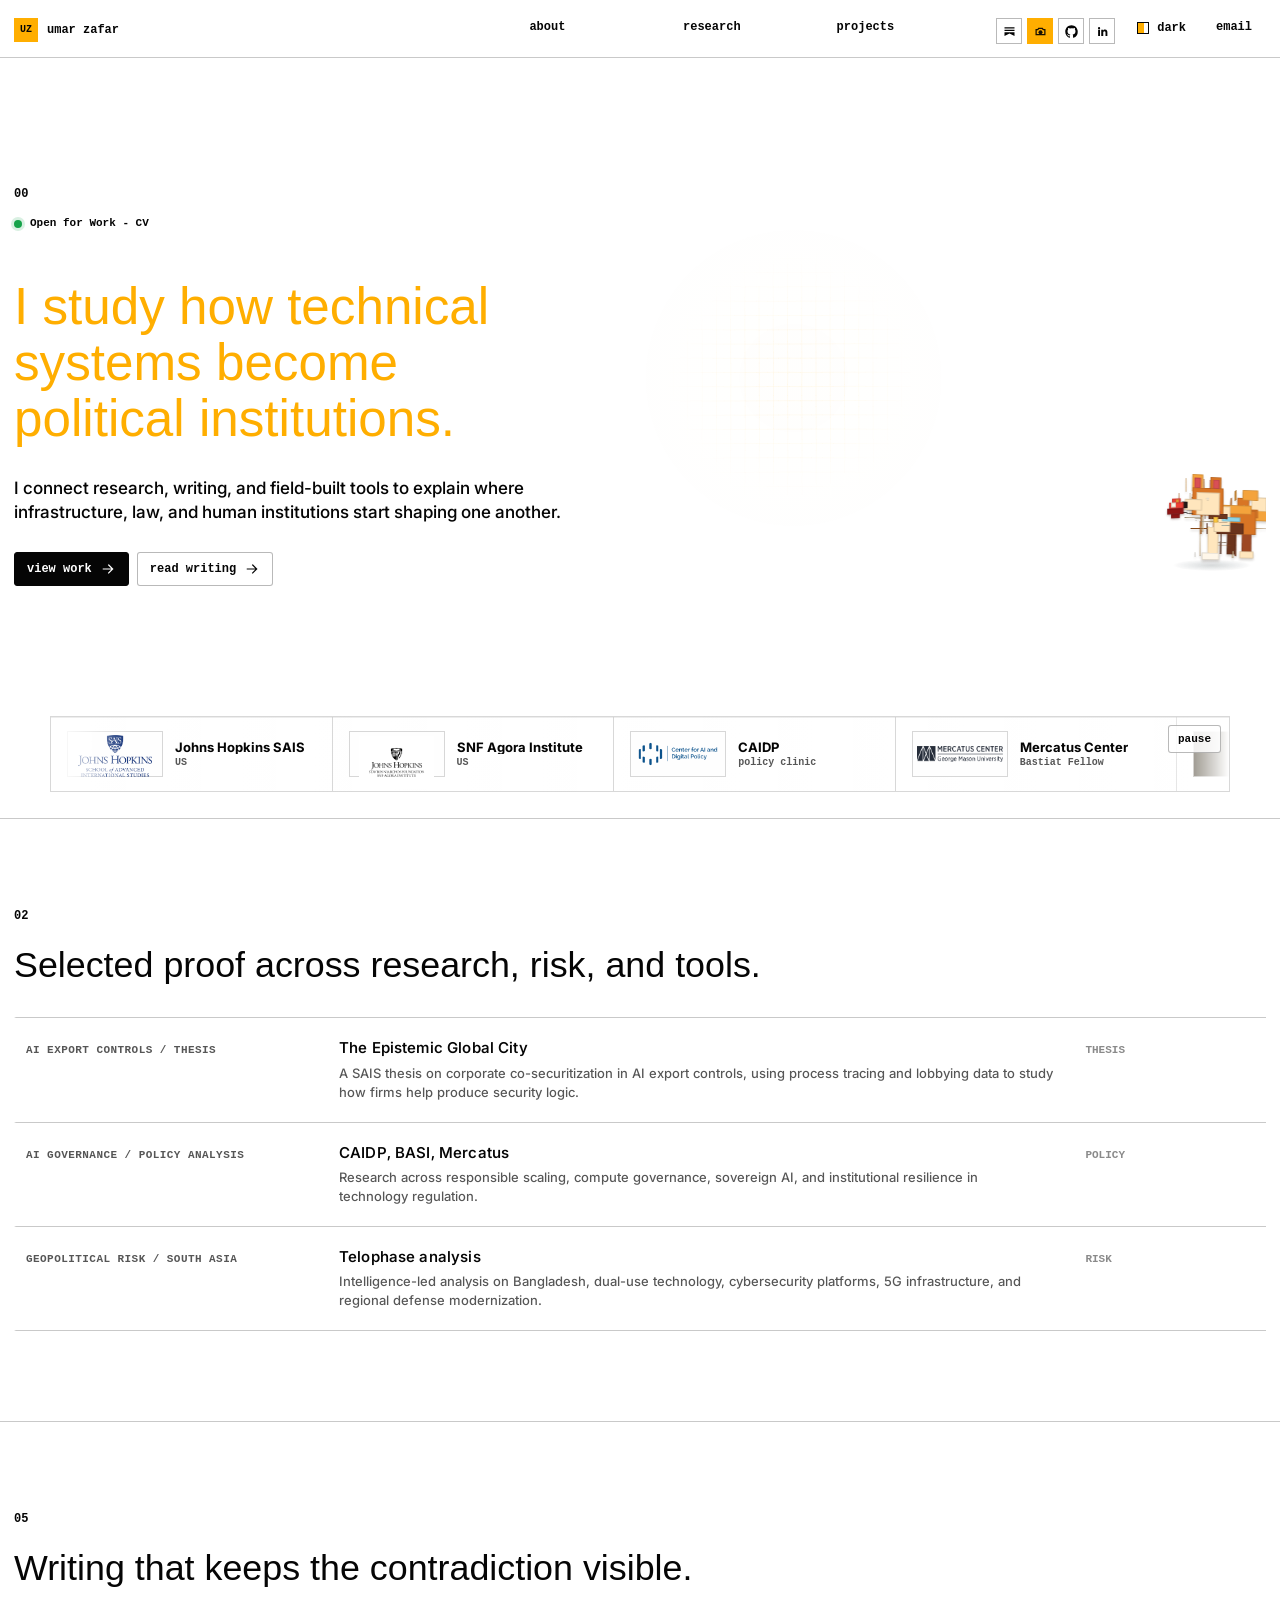
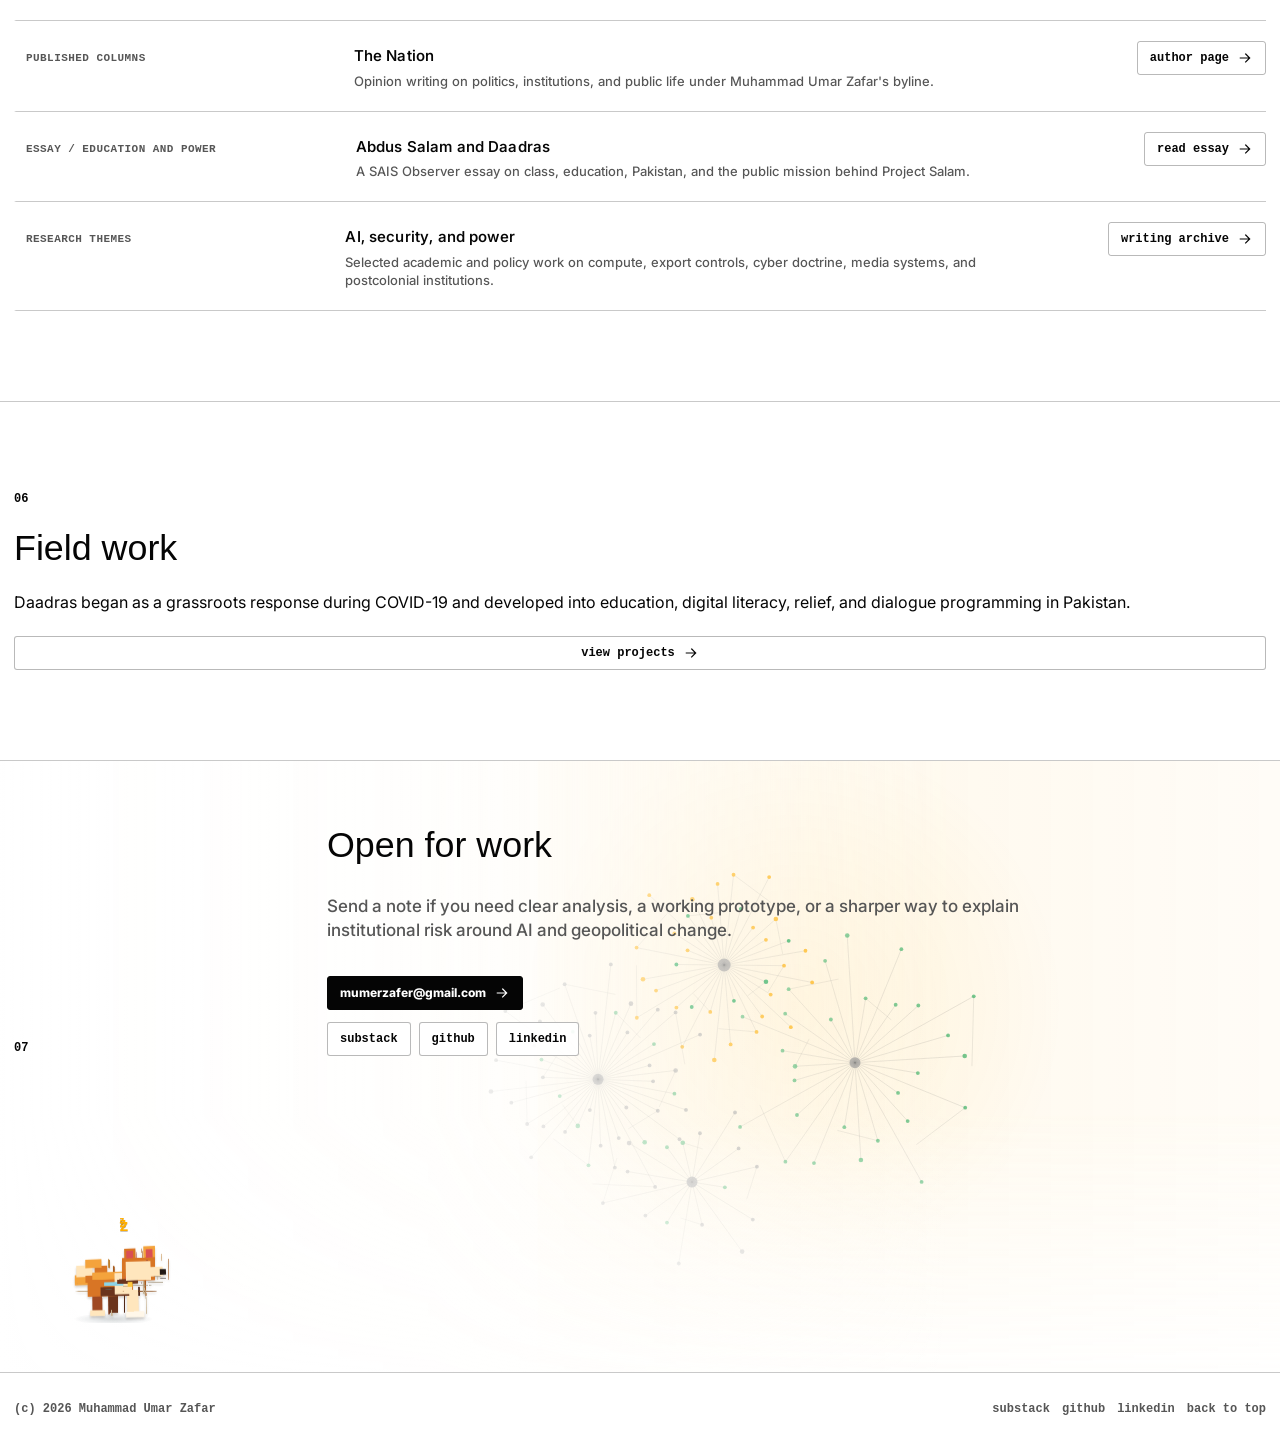
==== commit 82e474b7: "feat(site): publish design cleanup" ====
--- a/index.html
+++ b/index.html
@@ -88,9 +88,9 @@
       <section class="hero" aria-labelledby="hero-title">
         <div class="hero-copy reveal">
           <p class="section-number">00</p>
-          <a class="availability-status" href="assets/G-Resume_2.pdf" target="_blank" rel="noopener noreferrer" aria-label="Open CV">
+          <a class="availability-status" href="assets/G-Resume_2.pdf" target="_blank" rel="noopener noreferrer" aria-label="Open CV PDF">
             <span class="availability-light" aria-hidden="true"></span>
-            <span>Open for Work</span>
+            <span>Open for Work - CV</span>
           </a>
           <h1 id="hero-title">I study how <br class="mobile-break">technical systems <br class="mobile-break">become political <br class="mobile-break">institutions.</h1>
           <p class="hero-body">
@@ -111,7 +111,6 @@
               </svg>
             </a>
           </div>
-          <a class="hero-cv-button" href="resume.html">view CV</a>
         </div>
         <aside class="hero-visual reveal" aria-hidden="true">
           <div class="dog-zone dog-zone--hero" data-dog-zone="hero" aria-hidden="true"></div>
@@ -119,6 +118,7 @@
       </section>
 
       <section class="logo-banner reveal" aria-label="Network and association logos">
+        <button class="logo-banner__control" type="button" data-logo-banner-toggle aria-pressed="false">pause</button>
         <div class="logo-banner__viewport">
           <div class="logo-banner__track">
             <div class="logo-banner__group">
@@ -166,7 +166,7 @@
                 <span class="logo-tile__mark"><img src="assets/logos/fccu.png" alt=""></span>
                 <span class="logo-tile__copy"><strong>Forman Christian College</strong><em>Pakistan</em></span>
               </a>
-              <a class="logo-tile" href="resume.html">
+              <a class="logo-tile" href="about.html#education-title">
                 <span class="logo-tile__mark logo-tile__mark--text">PEEF</span>
                 <span class="logo-tile__copy"><strong>PEEF</strong><em>Merit-cum-Need Scholar</em></span>
               </a>
@@ -174,7 +174,7 @@
                 <span class="logo-tile__mark logo-tile__mark--text">PSF</span>
                 <span class="logo-tile__copy"><strong>Public Service Fellow</strong><em>Johns Hopkins SAIS</em></span>
               </a>
-              <a class="logo-tile" href="resume.html">
+              <a class="logo-tile" href="work.html">
                 <span class="logo-tile__mark logo-tile__mark--text">TR</span>
                 <span class="logo-tile__copy"><strong>Telophase Risk Advisory</strong><em>analysis</em></span>
               </a>
@@ -304,8 +304,11 @@
         </div>
       </section>
 
-      <section id="contact" class="contact-section" aria-labelledby="contact-title">
+      <section id="contact" class="contact-section" aria-labelledby="contact-title" data-contact-animation>
         <p class="section-number reveal">07</p>
+        <div class="contact-field" aria-hidden="true">
+          <canvas data-contact-field></canvas>
+        </div>
         <div class="contact-copy reveal">
           <h2 id="contact-title">Open for work</h2>
           <p>
--- a/styles.css
+++ b/styles.css
@@ -301,7 +301,7 @@
   left: 0;
   z-index: 30;
   display: grid;
-  min-width: 120px;
+  min-width: 116px;
   border: 1px solid var(--rule);
   background: var(--panel-bg);
   box-shadow: 0 16px 44px -28px var(--shadow);
@@ -314,20 +314,26 @@
 .nav-menu--projects .nav-menu__panel {
   right: 0;
   left: auto;
-  min-width: 210px;
-}
-
-.nav-menu:hover .nav-menu__panel,
-.nav-menu:focus-within .nav-menu__panel {
+  min-width: 218px;
+}
+
+html:not(.js) .nav-menu:hover .nav-menu__panel,
+.nav-menu.is-open .nav-menu__panel {
   opacity: 1;
   pointer-events: auto;
   transform: translateY(0);
 }
 
 .nav-menu__panel a {
+  display: flex;
+  align-items: center;
   min-height: 30px;
   border-top: 1px solid var(--rule);
   background: var(--panel-bg);
+  padding: 6px 10px;
+  font-size: 12px;
+  line-height: 1.12;
+  white-space: nowrap;
 }
 
 .nav-menu__panel a:first-child {
@@ -391,7 +397,8 @@
 .site-nav a:hover,
 .site-nav a:focus-visible,
 .site-nav a[aria-current="page"],
-.nav-menu:hover .nav-menu__trigger,
+html:not(.js) .nav-menu:hover .nav-menu__trigger,
+.nav-menu.is-open .nav-menu__trigger,
 .nav-menu__trigger:focus-visible,
 .nav-menu:has(.nav-menu__panel a[aria-current="page"]) .nav-menu__trigger,
 .nav-menu__panel a:hover,
@@ -459,12 +466,12 @@
 }
 
 .hero {
-  min-height: clamp(500px, calc(100svh - var(--header-height) - 172px), 700px);
+  min-height: clamp(460px, calc(100svh - var(--header-height) - 142px), 640px);
   overflow: hidden;
   align-items: end;
   column-gap: clamp(28px, 5vw, 90px);
   padding-top: clamp(28px, 5vh, 60px);
-  padding-bottom: clamp(24px, 4vh, 56px);
+  padding-bottom: clamp(18px, 3vh, 40px);
   border-top: 0;
 }
 
@@ -488,33 +495,6 @@
   min-width: 0;
   position: relative;
   z-index: 2;
-}
-
-.hero-cv-button {
-  display: inline-flex;
-  width: max-content;
-  align-items: center;
-  justify-content: center;
-  margin-top: 10px;
-  min-height: 30px;
-  border: 1px solid var(--control-border);
-  border-radius: 3px;
-  background: var(--surface);
-  padding: 0 10px;
-  color: var(--text);
-  font-family: var(--font-mono);
-  font-size: 11px;
-  font-weight: 780;
-  line-height: 1;
-  transition: background 160ms ease, color 160ms ease, transform 160ms ease, box-shadow 160ms ease;
-}
-
-.hero-cv-button:hover,
-.hero-cv-button:focus-visible {
-  background: var(--text);
-  color: var(--bg);
-  transform: translateY(-2px);
-  box-shadow: 0 16px 34px -24px var(--shadow);
 }
 
 .section-number {
@@ -704,7 +684,7 @@
   grid-template-columns: minmax(0, 1fr);
   align-items: stretch;
   width: min(var(--content), calc(100% - (var(--gutter) * 2)));
-  margin: clamp(14px, 2vw, 28px) auto 0;
+  margin: clamp(8px, 1.5vw, 18px) auto clamp(18px, 2vw, 32px);
   border: 1px solid color-mix(in srgb, var(--rule) 72%, transparent);
   background:
     linear-gradient(90deg, color-mix(in srgb, var(--panel-bg) 90%, var(--bg)) 0%, color-mix(in srgb, var(--surface) 74%, var(--bg)) 50%, color-mix(in srgb, var(--panel-bg) 90%, var(--bg)) 100%);
@@ -727,8 +707,37 @@
 }
 
 .logo-banner:hover .logo-banner__track,
-.logo-banner:focus-within .logo-banner__track {
+.logo-banner:focus-within .logo-banner__track,
+.logo-banner.is-paused .logo-banner__track {
   animation-play-state: paused;
+}
+
+.logo-banner__control {
+  position: absolute;
+  top: 8px;
+  right: 8px;
+  z-index: 2;
+  display: inline-flex;
+  min-height: 28px;
+  align-items: center;
+  justify-content: center;
+  border: 1px solid var(--control-border);
+  border-radius: 3px;
+  background: var(--surface);
+  padding: 0 9px;
+  color: var(--text);
+  font-family: var(--font-mono);
+  font-size: 11px;
+  font-weight: 780;
+  line-height: 1;
+  cursor: pointer;
+}
+
+.logo-banner__control:hover,
+.logo-banner__control:focus-visible {
+  background: var(--text);
+  color: var(--bg);
+  outline: 0;
 }
 
 .logo-banner__group {
@@ -846,7 +855,8 @@
 }
 
 .section-title {
-  grid-column: 2 / 5;
+  grid-column: 1 / 5;
+  margin-bottom: clamp(12px, 2.4vh, 28px);
 }
 
 h2 {
@@ -1020,6 +1030,377 @@
   margin-top: 0;
 }
 
+.rdl-hero {
+  min-height: clamp(640px, calc(100svh - var(--header-height)), 860px);
+  grid-template-columns: minmax(0, 0.9fr) minmax(320px, 1.1fr);
+  column-gap: clamp(22px, 5vw, 88px);
+  align-items: center;
+}
+
+.rdl-hero .page-hero-copy {
+  grid-column: 1;
+  align-self: center;
+}
+
+.rdl-hero .page-title {
+  max-width: 10.8em;
+}
+
+.rdl-hero-actions {
+  width: min(100%, 520px);
+}
+
+.rdl-hero-note {
+  width: max-content;
+  max-width: 100%;
+  margin-top: 0;
+  border-left: 3px solid var(--accent);
+  padding: 4px 0 4px 12px;
+  color: var(--accent-deep);
+  font-family: var(--font-mono);
+  font-size: clamp(12px, 0.86vw, 14px);
+  font-weight: 780;
+  line-height: 1.35;
+}
+
+.rdl-hero-preview {
+  grid-column: 2;
+  display: grid;
+  align-self: center;
+  min-width: 0;
+  border: 1px solid var(--rule);
+  background:
+    linear-gradient(var(--grid) 1px, transparent 1px) 0 0 / 100% 44px,
+    linear-gradient(90deg, var(--grid) 1px, transparent 1px) 0 0 / 44px 100%,
+    var(--surface);
+  box-shadow: 0 28px 90px -70px var(--shadow);
+  overflow: hidden;
+}
+
+.rdl-preview-topbar,
+.rdl-preview-footer {
+  font-family: var(--font-mono);
+  font-size: 11px;
+  font-weight: 760;
+  line-height: 1.25;
+}
+
+.rdl-preview-topbar {
+  display: flex;
+  flex-wrap: wrap;
+  justify-content: space-between;
+  gap: 8px;
+  border-bottom: 1px solid var(--rule);
+  background: var(--panel-bg);
+  padding: 10px;
+  color: var(--muted);
+  text-transform: uppercase;
+}
+
+.rdl-preview-topbar span:first-child {
+  color: var(--text);
+}
+
+.rdl-preview-canvas {
+  position: relative;
+  min-height: clamp(320px, 35vw, 520px);
+  background:
+    radial-gradient(circle at 50% 50%, var(--cursor-gold-soft), transparent 58%),
+    transparent;
+  overflow: hidden;
+}
+
+.rdl-preview-canvas svg {
+  display: block;
+  width: 100%;
+  height: auto;
+  min-height: 320px;
+}
+
+.rdl-preview-canvas--signal {
+  display: grid;
+  grid-template-columns: minmax(250px, 0.92fr) minmax(280px, 1.08fr);
+  gap: clamp(12px, 2vw, 22px);
+  min-height: clamp(330px, 35vw, 480px);
+  padding: clamp(12px, 2vw, 24px);
+}
+
+.rdl-signal-panel {
+  z-index: 2;
+  display: grid;
+  align-content: center;
+  gap: clamp(14px, 2vw, 24px);
+  border: 1px solid var(--rule);
+  background: var(--panel-bg);
+  padding: clamp(16px, 2.5vw, 30px);
+  box-shadow: 0 18px 56px -44px var(--shadow);
+}
+
+.rdl-signal-question {
+  color: var(--text);
+  font-family: var(--font-display);
+  font-size: clamp(24px, 2.35vw, 42px);
+  font-weight: 420;
+  line-height: 1.03;
+  text-wrap: balance;
+}
+
+.rdl-signal-sequence {
+  display: grid;
+  grid-template-columns: repeat(2, minmax(0, 1fr));
+  gap: 0;
+  border-top: 1px solid var(--rule);
+  border-left: 1px solid var(--rule);
+}
+
+.rdl-signal-sequence div {
+  display: grid;
+  gap: 8px;
+  min-width: 0;
+  border-right: 1px solid var(--rule);
+  border-bottom: 1px solid var(--rule);
+  background: var(--surface);
+  padding: 12px;
+}
+
+.rdl-signal-sequence span {
+  color: var(--faint);
+  font-family: var(--font-mono);
+  font-size: 10px;
+  font-weight: 800;
+  line-height: 1;
+  text-transform: uppercase;
+}
+
+.rdl-signal-sequence strong {
+  color: var(--text);
+  font-size: clamp(13px, 0.95vw, 16px);
+  font-weight: 680;
+  line-height: 1.18;
+}
+
+.rdl-signal-caption {
+  max-width: 48ch;
+  color: var(--muted);
+  font-family: var(--font-text);
+  font-size: clamp(14px, 0.98vw, 17px);
+  font-weight: 520;
+  line-height: 1.45;
+  text-wrap: pretty;
+}
+
+.rdl-signal-map {
+  align-self: center;
+  min-width: 0;
+  opacity: 0.96;
+}
+
+.rdl-signal-focus path {
+  fill: var(--accent-soft);
+  stroke: var(--accent);
+  stroke-width: 2;
+  stroke-dasharray: 7 12;
+  opacity: 0.82;
+  animation: rdl-focus-flow 8s linear infinite;
+}
+
+.rdl-signal-focus text {
+  fill: var(--accent-deep);
+  font-family: var(--font-mono);
+  font-size: 18px;
+  font-weight: 820;
+  text-anchor: middle;
+  text-transform: uppercase;
+}
+
+.rdl-preview-grid path {
+  fill: none;
+  stroke: var(--grid-strong);
+  stroke-width: 1;
+}
+
+.rdl-preview-links path,
+.rdl-preview-arcs path {
+  fill: none;
+  stroke-linecap: round;
+  stroke-linejoin: round;
+}
+
+.rdl-preview-links path {
+  stroke: url("#rdl-link-gradient");
+  stroke-width: 3;
+  stroke-dasharray: 8 12;
+  opacity: 0.56;
+  animation: rdl-link-flow 6.5s linear infinite;
+}
+
+.rdl-preview-links path:nth-child(2n) {
+  animation-duration: 8s;
+  animation-direction: reverse;
+}
+
+.rdl-preview-arcs path {
+  stroke: var(--accent);
+  stroke-width: 2;
+  stroke-dasharray: 5 10;
+  opacity: 0.76;
+  animation: rdl-arc-flow 4.8s linear infinite;
+}
+
+.rdl-node circle {
+  fill: var(--panel-bg);
+  stroke: var(--text);
+  stroke-width: 2;
+  filter: drop-shadow(0 10px 14px rgba(5, 5, 5, 0.14));
+}
+
+.rdl-node text {
+  fill: var(--text);
+  font-family: var(--font-mono);
+  font-size: 15px;
+  font-weight: 860;
+  text-anchor: middle;
+}
+
+.rdl-node--firm circle {
+  fill: rgba(0, 108, 141, 0.18);
+  stroke: #006c8d;
+}
+
+.rdl-node--client circle {
+  fill: rgba(34, 197, 94, 0.15);
+  stroke: var(--availability-green);
+}
+
+.rdl-node--lobbyist circle {
+  fill: var(--accent-soft);
+  stroke: var(--accent);
+}
+
+.rdl-node--agency circle {
+  fill: rgba(168, 95, 28, 0.16);
+  stroke: var(--accent-deep);
+}
+
+.rdl-node--reference circle {
+  fill: var(--surface-solid);
+  stroke: var(--faint);
+}
+
+.rdl-node circle {
+  animation: rdl-node-pulse 4.6s ease-in-out infinite;
+  transform-box: fill-box;
+  transform-origin: center;
+}
+
+.rdl-node:nth-child(2n) circle {
+  animation-delay: -1.4s;
+}
+
+.rdl-node:nth-child(3n) circle {
+  animation-delay: -2.4s;
+}
+
+.rdl-preview-footer {
+  display: flex;
+  flex-wrap: wrap;
+  justify-content: space-between;
+  gap: 8px;
+  border-top: 1px solid var(--rule);
+  background: var(--panel-bg);
+  padding: 12px;
+  color: var(--muted);
+  text-transform: uppercase;
+}
+
+.rdl-preview-footer span:last-child {
+  color: var(--accent-deep);
+}
+
+.rdl-summary-grid {
+  align-items: stretch;
+}
+
+.rdl-fact-grid {
+  display: grid;
+  grid-template-columns: repeat(3, minmax(0, 1fr));
+  min-width: 0;
+  margin: 0;
+  border-top: 1px solid var(--rule);
+  border-left: 1px solid var(--rule);
+}
+
+.rdl-fact-grid div {
+  display: grid;
+  align-content: start;
+  gap: 10px;
+  min-width: 0;
+  border-right: 1px solid var(--rule);
+  border-bottom: 1px solid var(--rule);
+  background: var(--panel-bg);
+  padding: clamp(12px, 1.8vw, 22px);
+}
+
+.rdl-fact-grid dt {
+  color: var(--faint);
+  font-family: var(--font-mono);
+  font-size: 11px;
+  font-weight: 780;
+  line-height: 1.2;
+  text-transform: uppercase;
+}
+
+.rdl-fact-grid dd {
+  margin: 0;
+  color: var(--text);
+  font-family: var(--font-text);
+  font-size: clamp(14px, 1vw, 17px);
+  font-weight: 560;
+  line-height: 1.34;
+}
+
+.rdl-animation-section .large-statement {
+  color: var(--accent-deep);
+}
+
+@keyframes rdl-link-flow {
+  to {
+    stroke-dashoffset: -80;
+  }
+}
+
+@keyframes rdl-arc-flow {
+  to {
+    stroke-dashoffset: -60;
+  }
+}
+
+@keyframes rdl-node-pulse {
+  0%,
+  100% {
+    transform: scale(1);
+  }
+
+  50% {
+    transform: scale(1.075);
+  }
+}
+
+@keyframes rdl-focus-flow {
+  to {
+    stroke-dashoffset: -90;
+  }
+}
+
+@media (prefers-reduced-motion: reduce) {
+  .rdl-preview-links path,
+  .rdl-preview-arcs path,
+  .rdl-node circle,
+  .rdl-signal-focus path {
+    animation: none;
+  }
+}
+
 .substack-card-grid {
   display: grid;
   grid-template-columns: repeat(3, minmax(0, 1fr));
@@ -1157,6 +1538,20 @@
   margin-top: clamp(22px, 4vh, 48px);
 }
 
+.bio-section {
+  padding-top: clamp(28px, 4.5vh, 58px);
+  padding-bottom: clamp(28px, 4.5vh, 58px);
+}
+
+.bio-layout {
+  grid-template-columns: minmax(220px, 340px) minmax(320px, 680px);
+  justify-content: start;
+  gap: clamp(20px, 3vw, 38px);
+  align-items: start;
+  margin-top: clamp(16px, 3vh, 34px);
+  min-width: 0;
+}
+
 .stack {
   display: grid;
   gap: 14px;
@@ -1176,6 +1571,43 @@
   font-weight: 430;
   line-height: 1.02;
   text-wrap: balance;
+}
+
+.bio-layout .rich-copy {
+  grid-column: 2;
+  gap: 14px;
+  min-width: 0;
+  max-width: 680px;
+}
+
+.bio-photo {
+  grid-column: 1;
+  justify-self: start;
+  width: min(100%, 340px);
+  margin-top: 0;
+  border: 1px solid var(--rule);
+  background: var(--surface);
+  padding: 8px;
+  min-width: 0;
+}
+
+.bio-photo img {
+  display: block;
+  width: 100%;
+  height: clamp(260px, 22vw, 360px);
+  aspect-ratio: 4 / 5;
+  object-fit: cover;
+  object-position: 52% 42%;
+  filter: saturate(0.92) contrast(1.04);
+}
+
+.bio-photo figcaption {
+  margin-top: 8px;
+  color: var(--muted);
+  font-family: var(--font-mono);
+  font-size: 11px;
+  font-weight: 720;
+  line-height: 1.35;
 }
 
 .work-globe {
@@ -1418,37 +1850,33 @@
 }
 
 .coursework-grid {
-  align-items: start;
-}
-
-.coursework-mentors {
-  display: flex;
-  flex-wrap: wrap;
-  gap: 7px;
-  max-width: 34rem;
-  margin-top: clamp(22px, 3vh, 34px);
-}
-
-.coursework-mentors span {
-  display: inline-flex;
-  align-items: center;
-  min-height: 28px;
-  border: 1px solid var(--tag-border);
-  border-radius: 3px;
-  background: var(--panel-bg);
-  padding: 6px 9px;
-  color: var(--muted);
-  font-family: var(--font-mono);
-  font-size: 11px;
-  font-weight: 740;
-  line-height: 1.1;
-}
-
-.coursework-board {
-  display: grid;
-  min-width: 0;
+  grid-template-columns: minmax(300px, 0.82fr) minmax(0, 1.58fr);
+  gap: 0;
+  align-items: stretch;
   border: 1px solid var(--rule);
   background: var(--surface);
+}
+
+.coursework-section {
+  padding-top: clamp(18px, 2.8vh, 34px);
+  padding-bottom: clamp(18px, 2.8vh, 34px);
+}
+
+.coursework-grid > .feature-copy {
+  align-content: start;
+  gap: 12px;
+  min-width: 0;
+  border-right: 1px solid var(--rule);
+  padding: clamp(16px, 2vw, 24px);
+}
+
+.coursework-board {
+  display: grid;
+  grid-template-rows: auto auto auto;
+  align-content: start;
+  min-width: 0;
+  border: 0;
+  background: transparent;
 }
 
 .coursework-controls {
@@ -1508,8 +1936,8 @@
 }
 
 .coursework-panel {
-  min-height: 286px;
-  padding: clamp(22px, 3.4vw, 48px);
+  min-height: 0;
+  padding: clamp(20px, 2.6vw, 34px);
 }
 
 .coursework-panel h3 {
@@ -1550,7 +1978,7 @@
   flex-wrap: wrap;
   gap: 8px;
   border-top: 1px solid var(--rule);
-  padding: 14px clamp(22px, 3.4vw, 48px);
+  padding: 12px clamp(20px, 2.6vw, 34px);
 }
 
 .coursework-lenses span {
@@ -1574,10 +2002,203 @@
   font-weight: 780;
 }
 
+.academic-progression {
+  --series-color: var(--accent);
+  display: grid;
+  grid-template-columns: minmax(128px, 0.74fr) minmax(176px, 1fr);
+  grid-template-areas:
+    "header header"
+    "chart legend"
+    "chart summary";
+  align-items: start;
+  column-gap: 12px;
+  row-gap: 7px;
+  max-width: none;
+  margin-top: clamp(4px, 0.8vh, 10px);
+  border: 1px solid var(--rule);
+  background: color-mix(in srgb, var(--panel-bg) 82%, var(--bg));
+  padding: clamp(10px, 1.2vw, 14px);
+}
+
+.academic-progression__header {
+  display: grid;
+  grid-area: header;
+  gap: 3px;
+}
+
+.academic-progression__header h3 {
+  max-width: 12em;
+  font-size: clamp(16px, 1.24vw, 22px);
+  line-height: 1.05;
+}
+
+.progression-chart {
+  grid-area: chart;
+  min-width: 0;
+}
+
+.progression-chart svg {
+  display: block;
+  width: 100%;
+  height: clamp(82px, 6.6vw, 96px);
+  overflow: visible;
+}
+
+.progression-grid line,
+.progression-axis line {
+  stroke: var(--rule);
+  stroke-width: 1;
+  vector-effect: non-scaling-stroke;
+}
+
+.progression-grid line {
+  opacity: 0.72;
+}
+
+.progression-axis text {
+  fill: var(--faint);
+  font-family: var(--font-mono);
+  font-size: 11px;
+  font-weight: 740;
+  letter-spacing: 0;
+}
+
+.progression-series {
+  color: var(--series-color);
+  opacity: 0.92;
+  transition: opacity 180ms ease;
+}
+
+.progression-line {
+  fill: none;
+  stroke: currentColor;
+  stroke-linecap: round;
+  stroke-linejoin: round;
+  stroke-width: 2.5;
+  vector-effect: non-scaling-stroke;
+  transition: stroke-width 180ms ease;
+}
+
+.progression-point {
+  fill: var(--bg);
+  stroke: currentColor;
+  stroke-width: 2;
+  vector-effect: non-scaling-stroke;
+  transition: fill 180ms ease, r 180ms ease;
+}
+
+.progression-series--theory,
+.progression-key--theory {
+  --series-color: var(--accent);
+}
+
+.progression-series--society,
+.progression-key--society {
+  --series-color: var(--text);
+}
+
+.progression-series--methods,
+.progression-key--methods {
+  --series-color: #7ea7ff;
+}
+
+.progression-series--security,
+.progression-key--security {
+  --series-color: var(--availability-green);
+}
+
+.progression-series--systems,
+.progression-key--systems {
+  --series-color: #ff6f4f;
+}
+
+.academic-progression.has-active .progression-series {
+  opacity: 0.2;
+}
+
+.academic-progression.has-active .progression-series.is-active {
+  opacity: 1;
+}
+
+.progression-series.is-active .progression-line {
+  stroke-width: 4;
+}
+
+.progression-series.is-active .progression-point {
+  fill: currentColor;
+  r: 4;
+}
+
+.progression-legend {
+  display: flex;
+  flex-wrap: wrap;
+  grid-area: legend;
+  align-content: start;
+  gap: 5px;
+}
+
+.progression-key {
+  display: inline-flex;
+  align-items: center;
+  gap: 5px;
+  min-height: 22px;
+  border: 1px solid var(--tag-border);
+  border-radius: 3px;
+  background: var(--surface);
+  padding: 4px 6px;
+  color: var(--text);
+  font-family: var(--font-mono);
+  font-size: 10px;
+  font-weight: 760;
+  line-height: 1;
+  cursor: pointer;
+  transition: background 160ms ease, border-color 160ms ease, color 160ms ease;
+}
+
+.progression-key::before {
+  content: "";
+  width: 8px;
+  height: 8px;
+  border-radius: 999px;
+  background: var(--series-color);
+  box-shadow: 0 0 0 1px color-mix(in srgb, var(--bg) 68%, transparent);
+}
+
+.progression-key:hover,
+.progression-key:focus-visible,
+.progression-key.is-active {
+  border-color: color-mix(in srgb, var(--series-color) 70%, var(--control-border));
+  background: var(--text);
+  color: var(--bg);
+  outline: 0;
+}
+
+.progression-summary {
+  grid-area: summary;
+  display: -webkit-box;
+  overflow: hidden;
+  min-height: 0;
+  max-height: 62px;
+  margin: 0;
+  color: var(--muted);
+  font-family: var(--font-text);
+  font-size: clamp(12px, 0.76vw, 13px);
+  font-weight: 540;
+  line-height: 1.3;
+  -webkit-box-orient: vertical;
+  -webkit-line-clamp: 4;
+}
+
 .tab-list,
 .filter-list {
   display: grid;
   align-content: start;
+}
+
+.filter-list--visual {
+  grid-template-rows: repeat(5, auto) minmax(360px, 1fr);
+  align-content: stretch;
+  min-height: 100%;
 }
 
 .tab-button,
@@ -1718,8 +2339,11 @@
 .filter-visual-strip {
   display: grid;
   grid-template-columns: repeat(2, minmax(0, 1fr));
+  grid-template-rows: minmax(0, 1.14fr) minmax(0, 1fr);
   gap: 8px;
-  margin-top: 18px;
+  height: 100%;
+  min-height: clamp(560px, 56vw, 980px);
+  margin-top: 0;
   border: 1px solid var(--rule);
   border-radius: 2px;
   background: var(--panel-bg);
@@ -1729,6 +2353,7 @@
 .filter-visual-strip__item {
   margin: 0;
   min-width: 0;
+  min-height: 0;
   overflow: hidden;
   border: 1px solid var(--rule);
   border-radius: 2px;
@@ -1742,13 +2367,14 @@
 .filter-visual-strip img {
   display: block;
   width: 100%;
-  aspect-ratio: 16 / 9;
+  height: 100%;
+  aspect-ratio: auto;
   object-fit: cover;
   filter: grayscale(0.18) saturate(0.82) contrast(1.05);
 }
 
 .filter-visual-strip__item:not(.filter-visual-strip__item--wide) img {
-  aspect-ratio: 1;
+  aspect-ratio: auto;
 }
 
 .map-copy {
@@ -2089,8 +2715,52 @@
 }
 
 .contact-section {
-  min-height: clamp(340px, 52vh, 620px);
+  min-height: clamp(440px, 68svh, 760px);
   align-items: end;
+  overflow: hidden;
+  isolation: isolate;
+}
+
+.contact-section[data-contact-animation] {
+  background:
+    radial-gradient(circle at 62% 40%, color-mix(in srgb, var(--accent) 9%, transparent), transparent 31%),
+    linear-gradient(90deg, transparent, color-mix(in srgb, var(--signal-soft) 36%, transparent) 52%, transparent);
+}
+
+.contact-section[data-contact-animation] .section-number,
+.contact-section[data-contact-animation] .contact-copy,
+.contact-section[data-contact-animation] .dog-zone {
+  position: relative;
+  z-index: 2;
+}
+
+.contact-section[data-contact-animation] .contact-copy {
+  z-index: 3;
+}
+
+.contact-field {
+  position: absolute;
+  inset: 0;
+  z-index: 1;
+  overflow: hidden;
+  pointer-events: none;
+  opacity: 0.94;
+  contain: strict;
+}
+
+.contact-field::after {
+  content: "";
+  position: absolute;
+  inset: 0;
+  background:
+    linear-gradient(90deg, var(--bg) 0%, color-mix(in srgb, var(--bg) 82%, transparent) 34%, transparent 74%),
+    linear-gradient(0deg, color-mix(in srgb, var(--bg) 90%, transparent) 0%, transparent 42%);
+}
+
+.contact-field canvas {
+  display: block;
+  width: 100%;
+  height: 100%;
 }
 
 .contact-copy {
@@ -2099,6 +2769,45 @@
 
 .contact-mosaic .contact-mosaic-copy {
   grid-column: 1 / 4;
+}
+
+.contact-copy--left {
+  grid-column: 1 / 3;
+  justify-self: start;
+  max-width: min(680px, 100%);
+  text-align: left;
+}
+
+.contact-copy.contact-copy--left p {
+  max-width: 58ch;
+}
+
+.work-contact-section {
+  min-height: clamp(430px, 58svh, 680px);
+  align-items: end;
+  padding-top: clamp(42px, 7vh, 92px);
+  padding-bottom: clamp(34px, 6vh, 72px);
+}
+
+.work-contact-copy {
+  grid-column: 1 / 3;
+  align-self: end;
+  justify-self: start;
+  max-width: min(640px, 100%);
+  margin: 0;
+  text-align: left;
+}
+
+.work-contact-copy .work-contact-number {
+  margin: 0 0 clamp(12px, 2vh, 20px);
+}
+
+.work-contact-copy h2 {
+  margin: 0;
+}
+
+.contact-copy.work-contact-copy p {
+  max-width: 58ch;
 }
 
 .contact-copy p {
@@ -2183,6 +2892,17 @@
 
 .mobile-break {
   display: none;
+}
+
+@media (max-width: 980px) {
+  .coursework-grid {
+    grid-template-columns: 1fr;
+  }
+
+  .coursework-grid > .feature-copy {
+    border-right: 0;
+    border-bottom: 1px solid var(--rule);
+  }
 }
 
 @media (max-width: 1180px) {
@@ -2243,8 +2963,54 @@
     grid-column: 1 / 3;
   }
 
+  .bio-layout {
+    grid-template-columns: minmax(210px, 320px) minmax(0, 1fr);
+    gap: clamp(18px, 3vw, 34px);
+  }
+
+  .bio-layout .bio-photo {
+    grid-column: 1;
+  }
+
+  .bio-layout .rich-copy {
+    grid-column: 2;
+    grid-row: 1;
+  }
+
+  .bio-photo {
+    width: min(100%, 360px);
+  }
+
   .project-card-grid {
     grid-template-columns: 1fr;
+  }
+
+  .rdl-hero {
+    grid-template-columns: 1fr;
+    min-height: auto;
+    gap: clamp(24px, 5vw, 48px);
+  }
+
+  .rdl-hero .page-hero-copy,
+  .rdl-hero-preview {
+    grid-column: 1 / 3;
+  }
+
+  .rdl-hero-preview {
+    align-self: stretch;
+  }
+
+  .rdl-summary-grid {
+    grid-template-columns: 1fr;
+  }
+
+  .rdl-fact-grid {
+    grid-template-columns: repeat(2, minmax(0, 1fr));
+  }
+
+  .contact-field::after {
+    background:
+      linear-gradient(0deg, color-mix(in srgb, var(--bg) 92%, transparent) 0%, color-mix(in srgb, var(--bg) 54%, transparent) 48%, transparent 86%);
   }
 
 }
@@ -2256,6 +3022,9 @@
 
   .filter-visual-strip {
     grid-template-columns: repeat(3, minmax(0, 1fr));
+    grid-template-rows: none;
+    height: auto;
+    min-height: 0;
   }
 
   .filter-visual-strip__item--wide {
@@ -2264,6 +3033,7 @@
 
   .filter-visual-strip img,
   .filter-visual-strip__item:not(.filter-visual-strip__item--wide) img {
+    height: auto;
     aspect-ratio: 1;
   }
 
@@ -2340,6 +3110,10 @@
     grid-template-columns: 1fr;
     padding-top: 46px;
     padding-bottom: 54px;
+  }
+
+  .contact-section[data-contact-animation] {
+    min-height: clamp(620px, 100svh, 880px);
   }
 
   .hero {
@@ -2372,6 +3146,25 @@
     min-width: 0;
   }
 
+  .bio-layout {
+    grid-template-columns: 1fr;
+    gap: 22px;
+  }
+
+  .bio-layout .bio-photo,
+  .bio-layout .rich-copy {
+    grid-column: 1;
+    grid-row: auto;
+  }
+
+  .bio-photo {
+    width: 100%;
+  }
+
+  .bio-photo img {
+    height: clamp(250px, 70vw, 340px);
+  }
+
   .hero-visual {
     display: none;
   }
@@ -2488,6 +3281,19 @@
     margin-bottom: 8px;
   }
 
+  .academic-progression {
+    grid-template-columns: 1fr;
+    grid-template-areas:
+      "header"
+      "chart"
+      "legend"
+      "summary";
+  }
+
+  .progression-chart svg {
+    height: clamp(88px, 28vw, 112px);
+  }
+
   .coursework-panel {
     min-height: auto;
     padding: 20px;
@@ -2503,6 +3309,38 @@
 
   .project-card {
     gap: 14px;
+  }
+
+  .rdl-hero .page-hero-copy,
+  .rdl-hero-preview {
+    grid-column: 1;
+  }
+
+  .rdl-preview-canvas {
+    display: grid;
+    min-height: auto;
+  }
+
+  .rdl-preview-canvas--signal {
+    grid-template-columns: 1fr;
+    padding: 12px;
+  }
+
+  .rdl-signal-panel {
+    gap: 16px;
+    padding: 16px;
+  }
+
+  .rdl-signal-sequence {
+    grid-template-columns: 1fr;
+  }
+
+  .rdl-signal-map {
+    min-height: 260px;
+  }
+
+  .rdl-fact-grid {
+    grid-template-columns: 1fr;
   }
 
   .substack-card-grid {
@@ -2535,6 +3373,15 @@
 
   .footer-links {
     justify-content: flex-start;
+  }
+
+  .contact-field {
+    opacity: 0.86;
+  }
+
+  .contact-field::after {
+    background:
+      linear-gradient(0deg, color-mix(in srgb, var(--bg) 94%, transparent) 0%, color-mix(in srgb, var(--bg) 58%, transparent) 45%, transparent 88%);
   }
 
   .photo-grid {
@@ -2667,6 +3514,10 @@
     display: none;
   }
 
+  .contact-field {
+    opacity: 0.42;
+  }
+
   *,
   *::before,
   *::after {
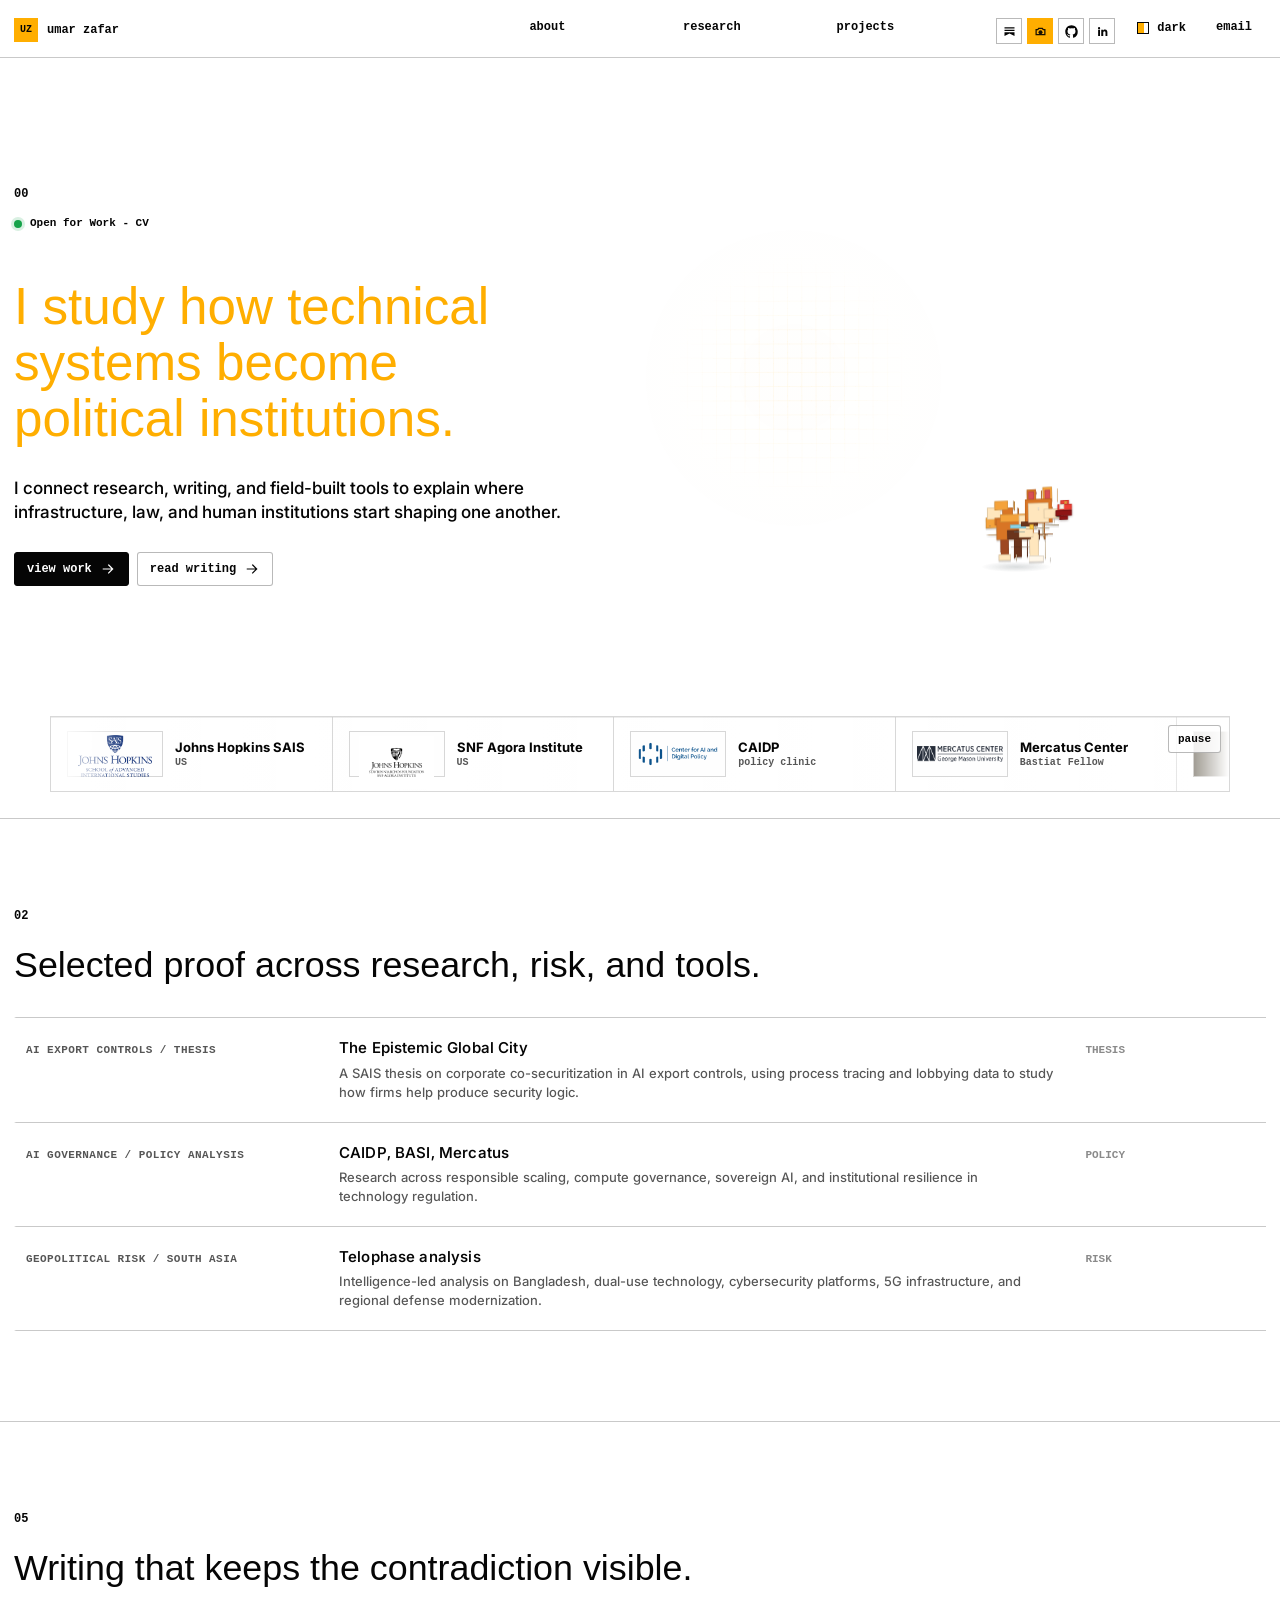
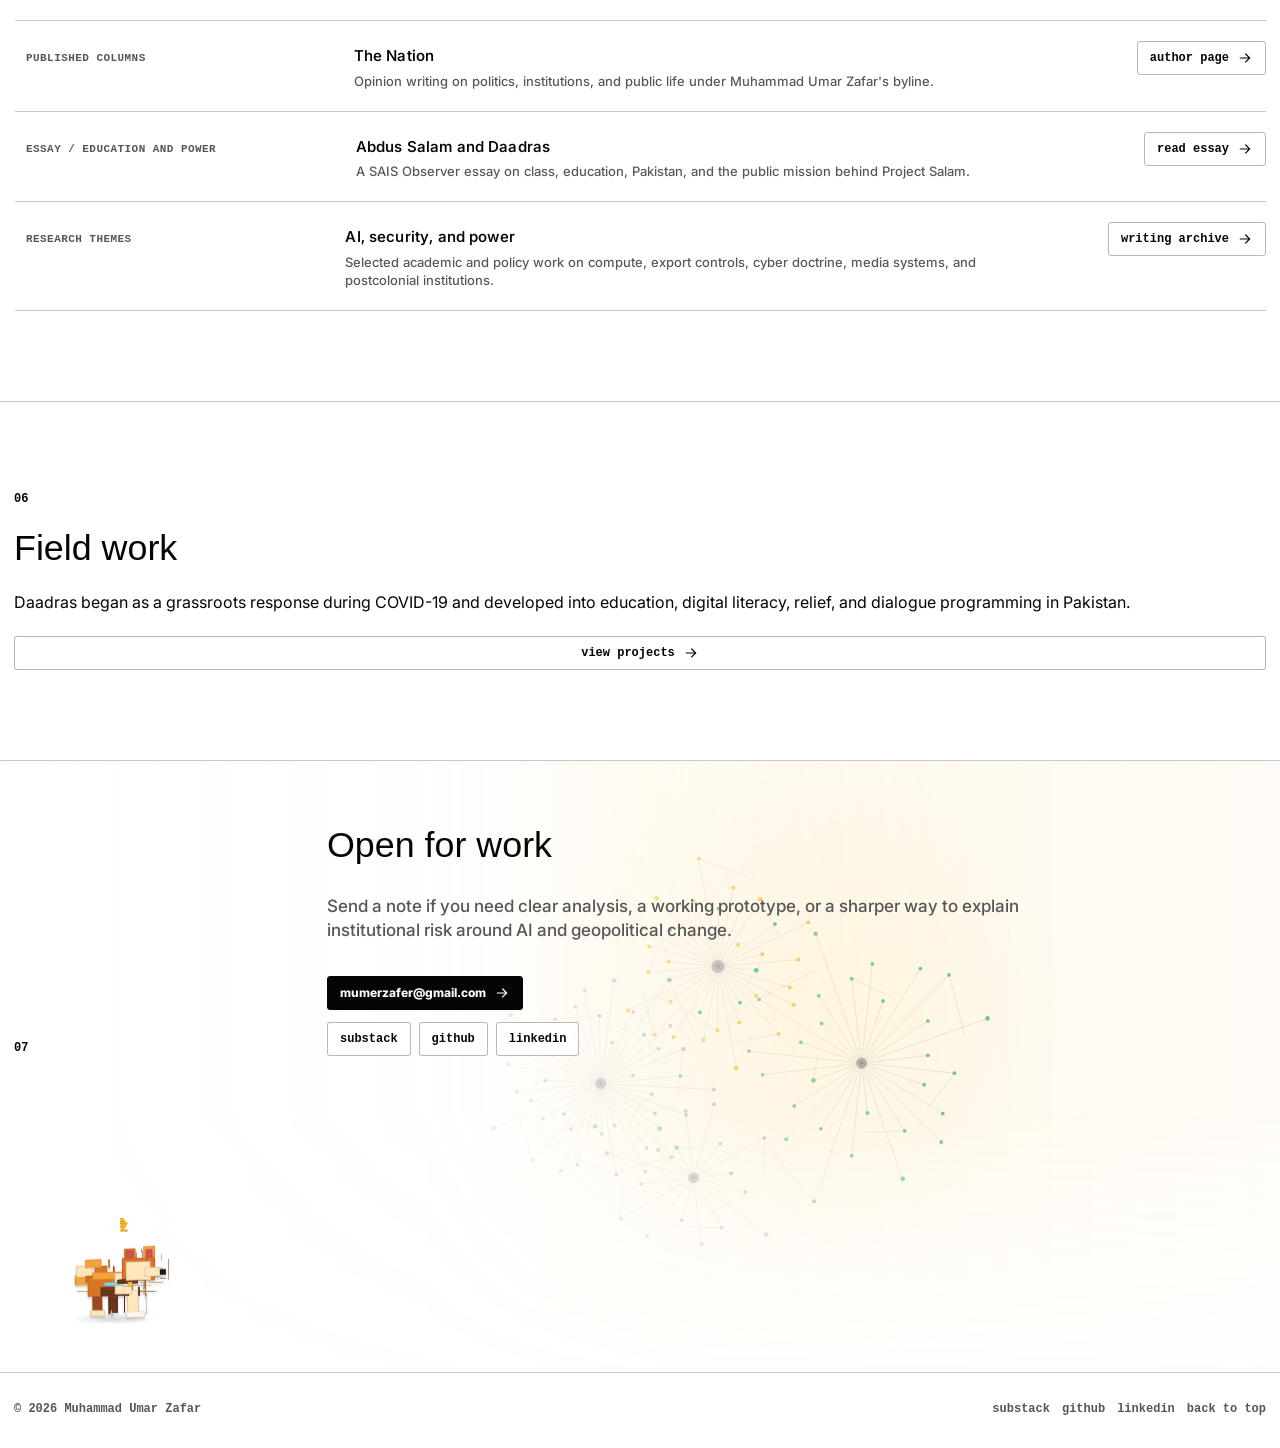
==== commit 9368ccc2: "feat(site): add CSP headers, no-flash theme boot, and cleanup - Add strict Content-Security-Policy, " ====
--- a/index.html
+++ b/index.html
@@ -12,9 +12,10 @@
     <link rel="preconnect" href="https://fonts.googleapis.com">
     <link rel="preconnect" href="https://fonts.gstatic.com" crossorigin>
     <link href="https://fonts.googleapis.com/css2?family=Inter:ital,opsz,wght@0,14..32,100..900;1,14..32,100..900&display=swap" rel="stylesheet">
-    <link rel="stylesheet" href="styles.css?v=20260628c">
-    <link rel="stylesheet" href="cube-field.css?v=20260624">
-    <link rel="stylesheet" href="gameboy-dog-layer.css?v=20260622j">
+    <script src="theme-boot.js?v=20260706"></script>
+    <link rel="stylesheet" href="styles.css?v=20260706">
+    <link rel="stylesheet" href="cube-field.css?v=20260706">
+    <link rel="stylesheet" href="gameboy-dog-layer.css?v=20260706">
   </head>
   <body>
     <a class="skip-link" href="#main">Skip to main content</a>
@@ -332,7 +333,7 @@
     </main>
 
     <footer class="site-footer">
-      <p>(c) 2026 Muhammad Umar Zafar</p>
+      <p>&copy; 2026 Muhammad Umar Zafar</p>
       <div class="footer-links" aria-label="Footer links">
         <a href="https://substack.com/@omarzafar" target="_blank" rel="noopener noreferrer">substack</a>
         <a href="https://github.com/Omarzaf" target="_blank" rel="noopener noreferrer">github</a>
@@ -341,8 +342,8 @@
       </div>
     </footer>
 
-    <script src="cube-field.js?v=20260624" defer></script>
-    <script src="script.js?v=20260624" defer></script>
-    <script src="gameboy-dog-layer.js?v=20260622k" defer></script>
+    <script src="cube-field.js?v=20260706" defer></script>
+    <script src="script.js?v=20260706" defer></script>
+    <script src="gameboy-dog-layer.js?v=20260706" defer></script>
   </body>
 </html>
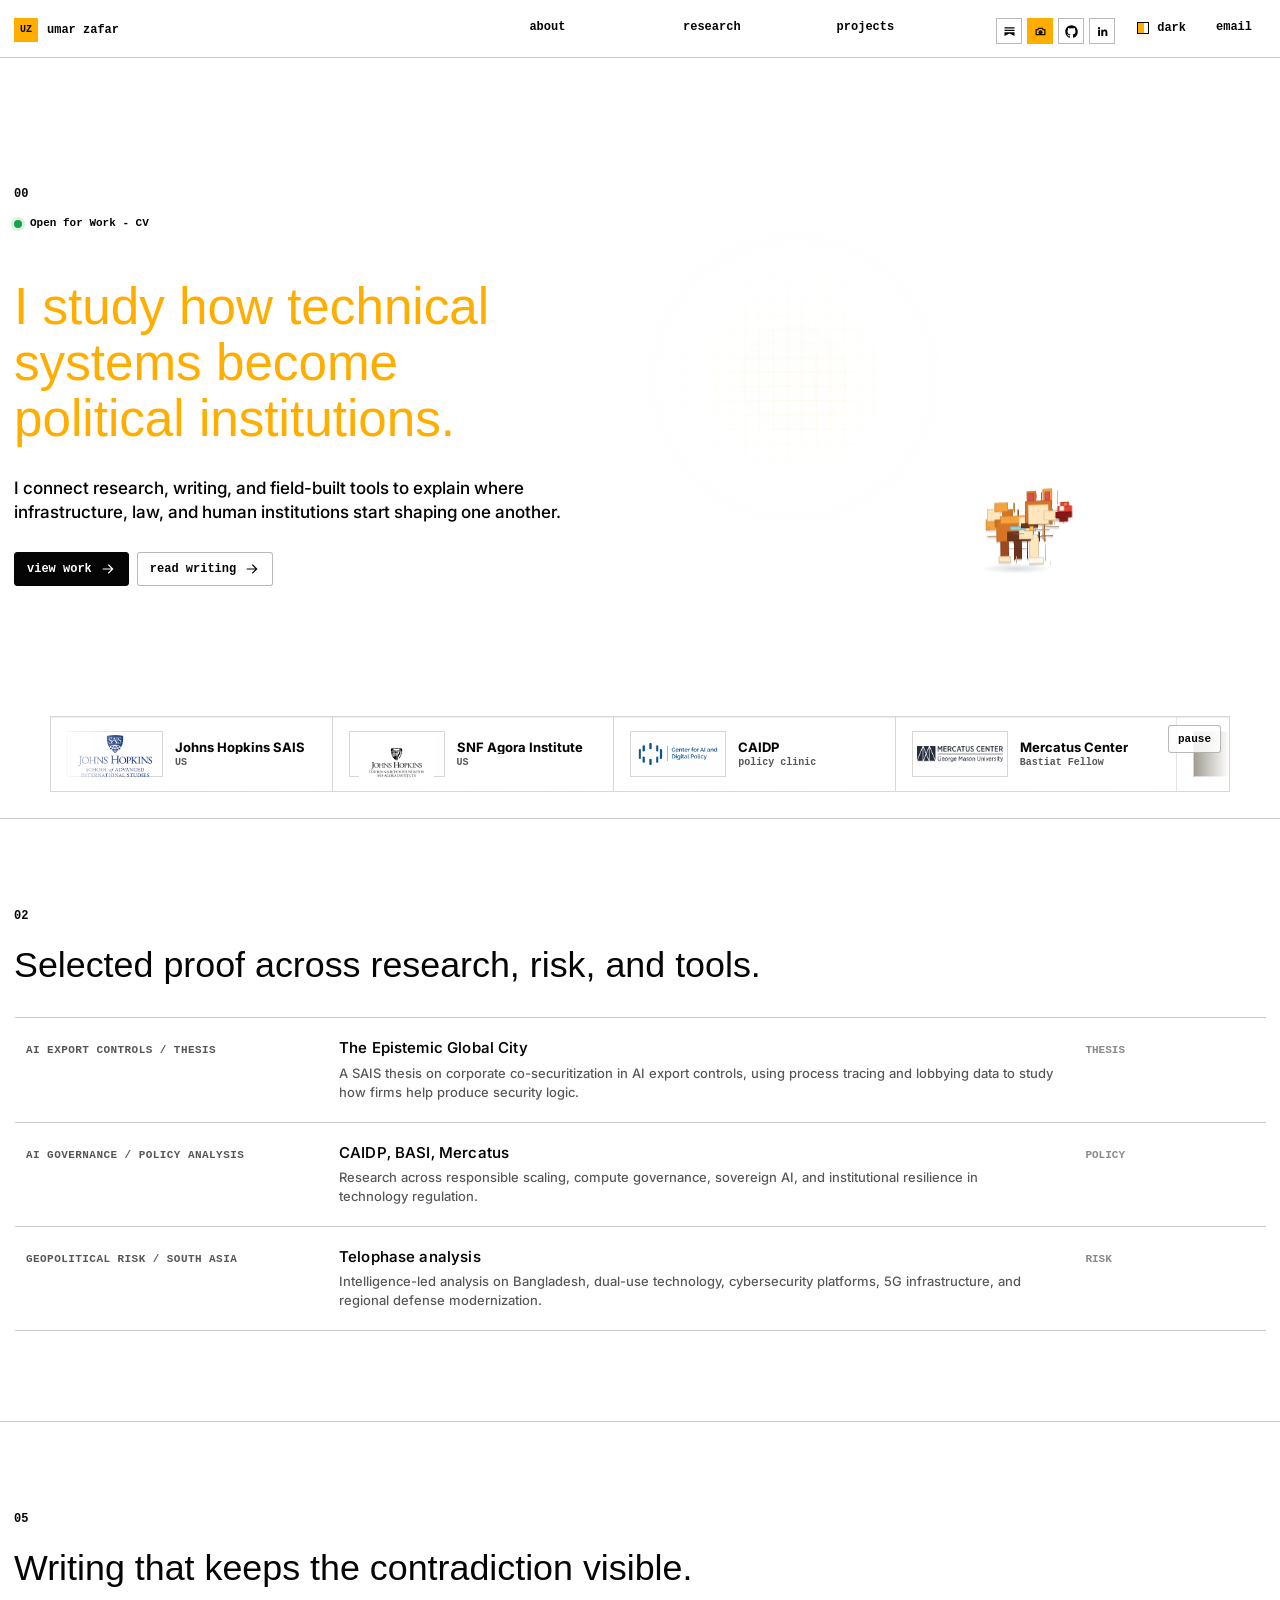
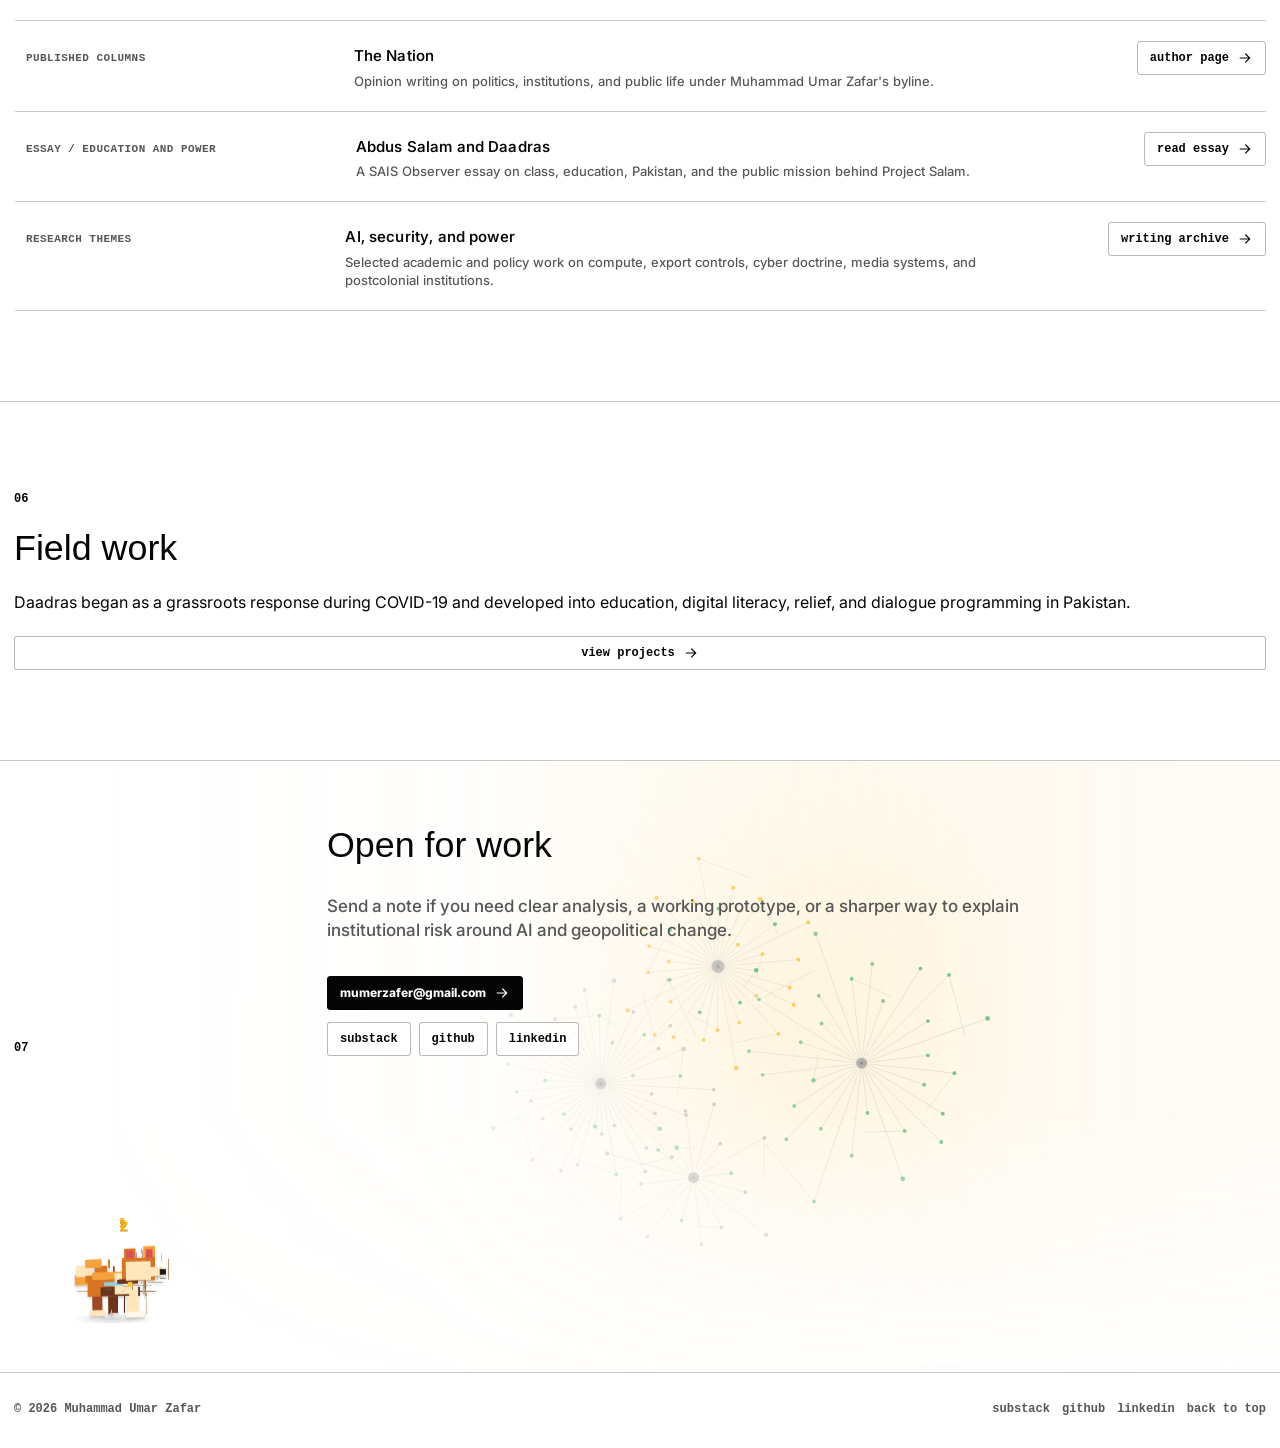
==== commit 6ff50367: "feat(site): add Rock to Rack build story" ====
--- a/index.html
+++ b/index.html
@@ -50,6 +50,7 @@
             <a role="menuitem" href="daadras.html">Daadras Foundation</a>
             <a role="menuitem" href="davis-project.html">Davis Projects for Peace</a>
             <a role="menuitem" href="think-tank.html">Think Tank / RDL</a>
+            <a role="menuitem" href="rock-to-rack.html">Rock to Rack</a>
           </div>
         </div>
       </nav>
--- a/styles.css
+++ b/styles.css
@@ -2576,7 +2576,7 @@
 .photo-grid {
   grid-column: 1 / -1;
   display: grid;
-  grid-template-columns: repeat(5, minmax(0, 1fr));
+  grid-template-columns: repeat(3, minmax(0, 1fr));
   gap: var(--gutter);
   width: 100%;
 }
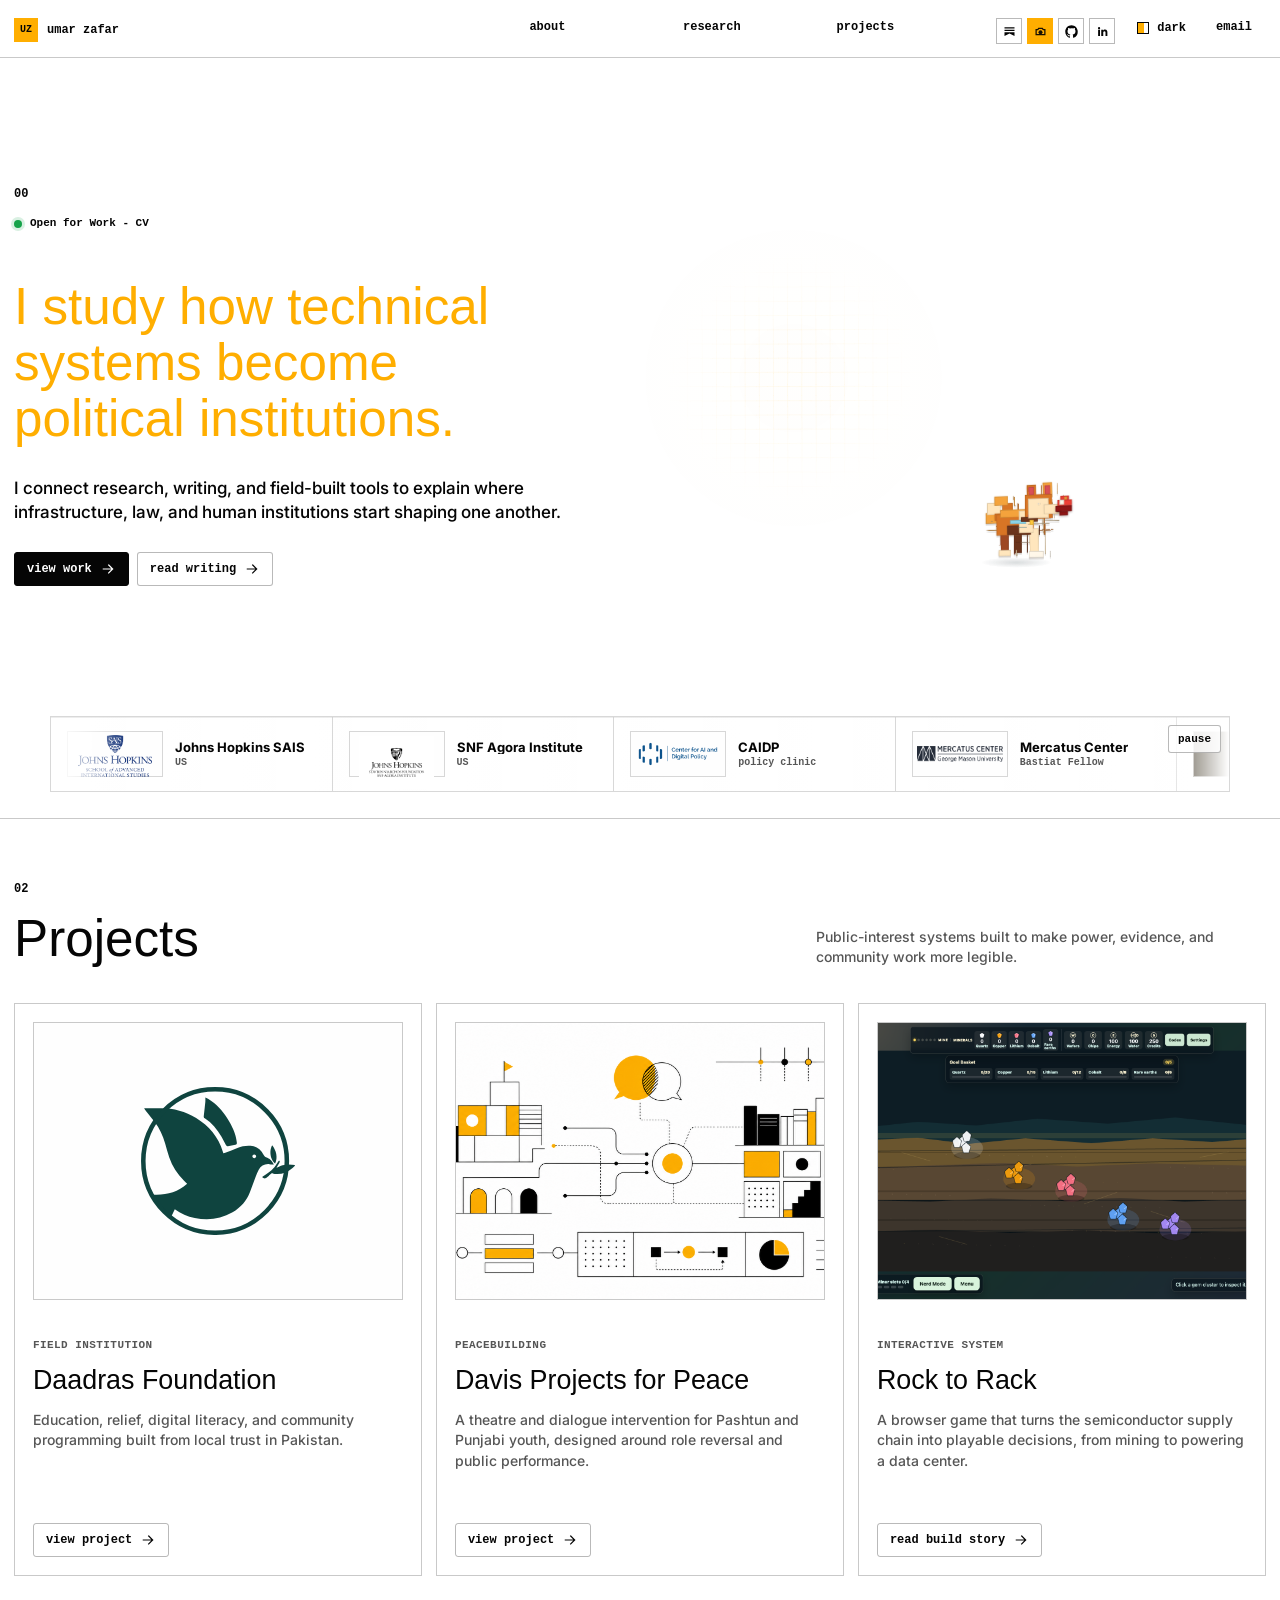
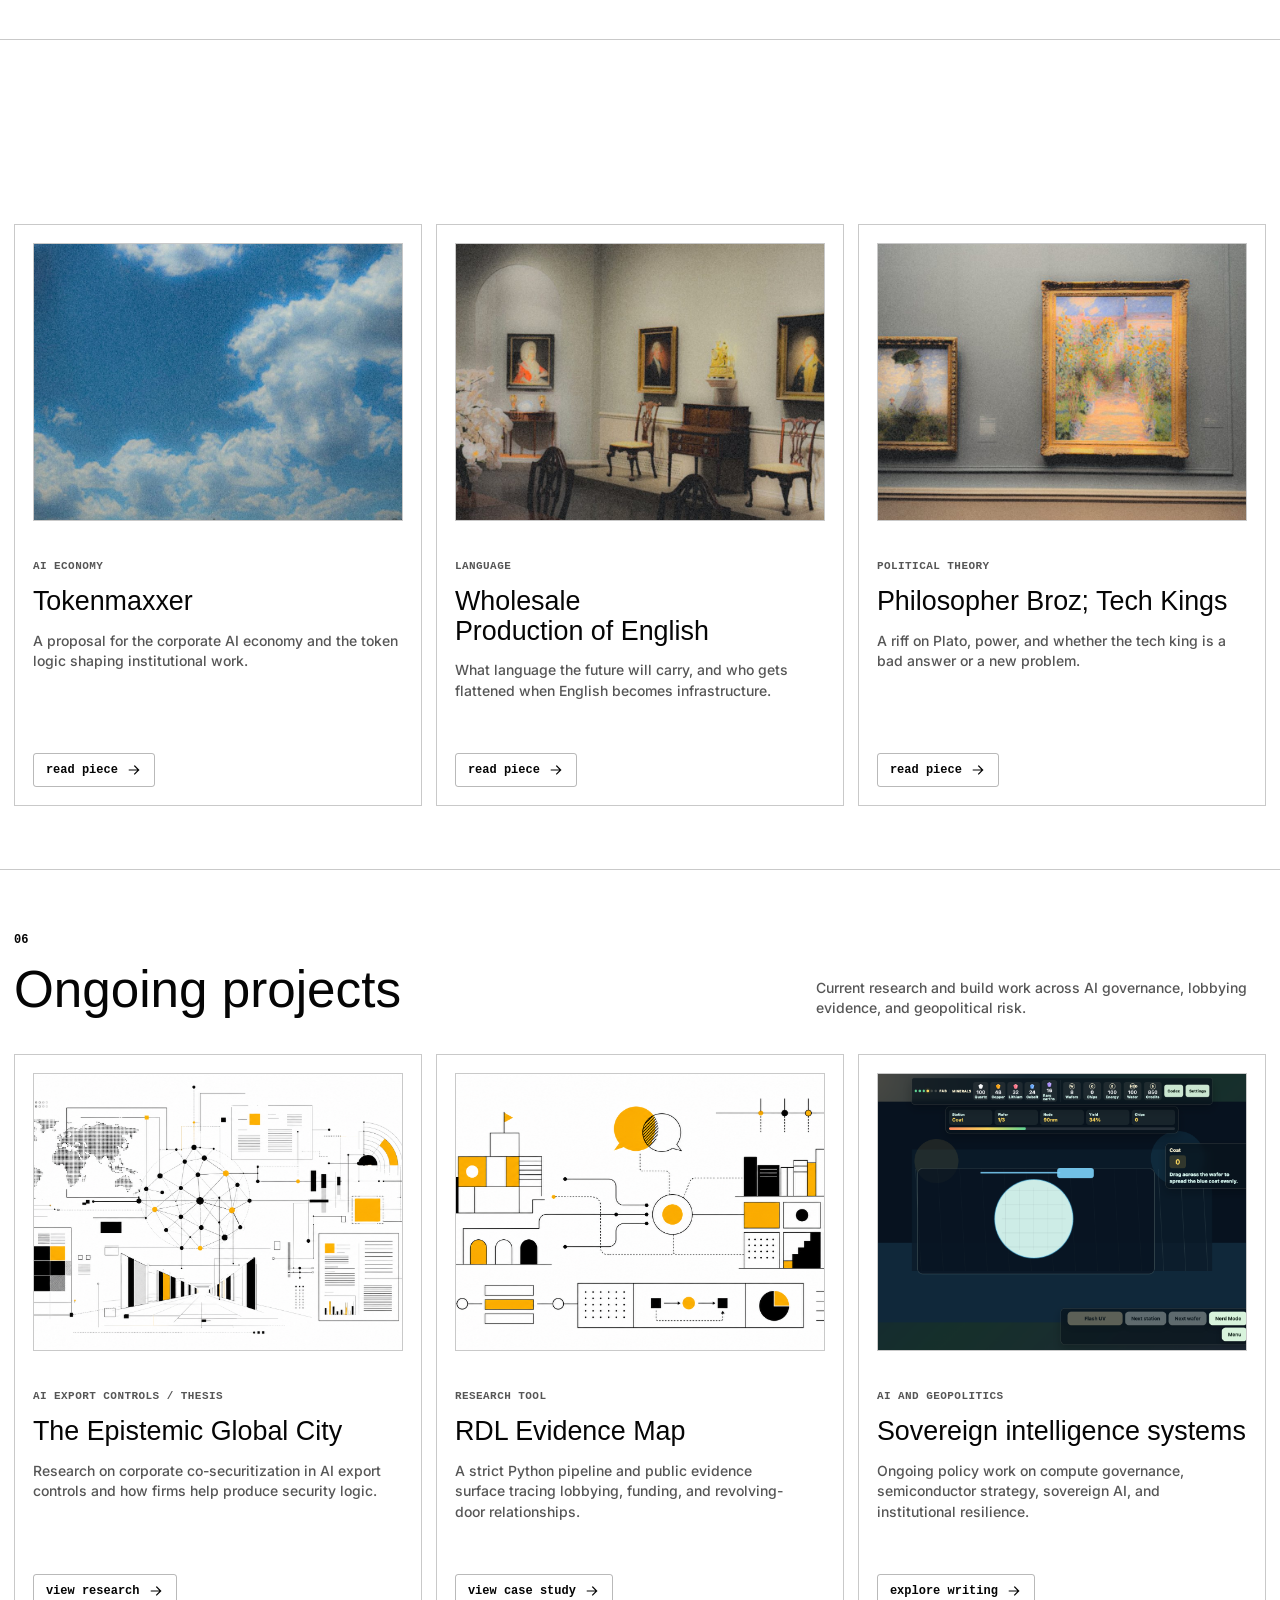
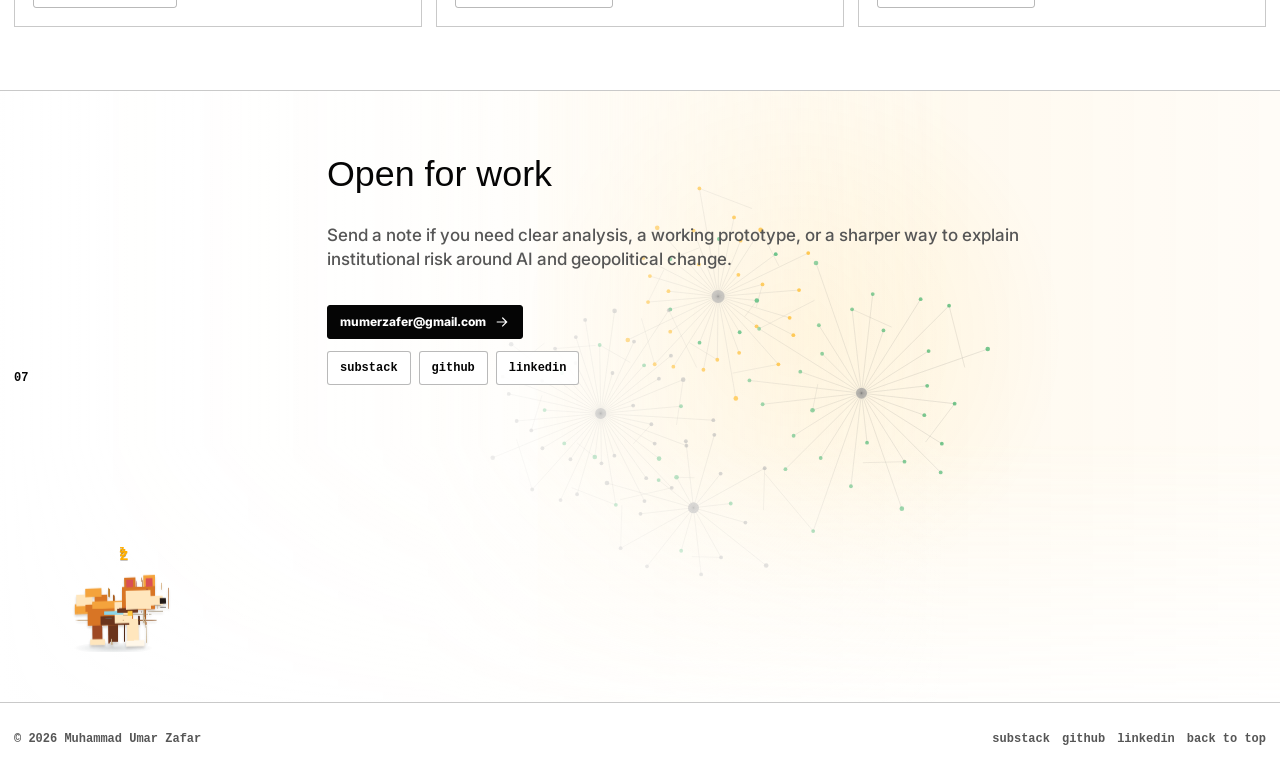
==== commit e043581f: "feat(site): add homepage editorial cards" ====
--- a/index.html
+++ b/index.html
@@ -201,108 +201,165 @@
         </div>
       </section>
 
-      <section class="panel-section" aria-labelledby="work-title">
-        <div class="panel-split">
-          <div class="panel-split-text reveal">
-            <p class="section-number">02</p>
-            <h2 id="work-title">Selected proof across research, risk, and tools.</h2>
-            <div class="entry-list">
-              <article class="entry-row">
-                <span class="entry-label">AI export controls / thesis</span>
-                <div>
-                  <strong class="entry-title">The Epistemic Global City</strong>
-                  <p class="entry-body">
-                    A SAIS thesis on corporate co-securitization in AI export controls, using process tracing
-                    and lobbying data to study how firms help produce security logic.
-                  </p>
-                </div>
-                <span class="entry-meta">thesis</span>
-              </article>
-              <article class="entry-row">
-                <span class="entry-label">AI governance / policy analysis</span>
-                <div>
-                  <strong class="entry-title">CAIDP, BASI, Mercatus</strong>
-                  <p class="entry-body">
-                    Research across responsible scaling, compute governance, sovereign AI, and
-                    institutional resilience in technology regulation.
-                  </p>
-                </div>
-                <span class="entry-meta">policy</span>
-              </article>
-              <article class="entry-row">
-                <span class="entry-label">geopolitical risk / South Asia</span>
-                <div>
-                  <strong class="entry-title">Telophase analysis</strong>
-                  <p class="entry-body">
-                    Intelligence-led analysis on Bangladesh, dual-use technology, cybersecurity platforms,
-                    5G infrastructure, and regional defense modernization.
-                  </p>
-                </div>
-                <span class="entry-meta">risk</span>
-              </article>
-            </div>
-          </div>
-        </div>
-      </section>
-
-      <section class="panel-section" aria-labelledby="writing-title">
-        <div class="panel-split">
-          <div class="panel-split-text reveal">
-            <p class="section-number">05</p>
-            <h2 id="writing-title">Writing that keeps the contradiction visible.</h2>
-            <div class="entry-list">
-              <article class="entry-row">
-                <span class="entry-label">published columns</span>
-                <div>
-                  <strong class="entry-title">The Nation</strong>
-                  <p class="entry-body">Opinion writing on politics, institutions, and public life under Muhammad Umar Zafar's byline.</p>
-                </div>
-                <a class="source-link" href="https://www.nation.com.pk/columnist/muhammad-umar-zafar">
-                  author page
-                  <svg aria-hidden="true" viewBox="0 0 24 24"><path d="M5 12h13M13 6l6 6-6 6"></path></svg>
-                </a>
-              </article>
-              <article class="entry-row">
-                <span class="entry-label">essay / education and power</span>
-                <div>
-                  <strong class="entry-title">Abdus Salam and Daadras</strong>
-                  <p class="entry-body">A SAIS Observer essay on class, education, Pakistan, and the public mission behind Project Salam.</p>
-                </div>
-                <a class="source-link" href="https://saisobserver.org/2024/10/16/an-educative-tribute-to-abdus-salam-daadras-foundation/">
-                  read essay
-                  <svg aria-hidden="true" viewBox="0 0 24 24"><path d="M5 12h13M13 6l6 6-6 6"></path></svg>
-                </a>
-              </article>
-              <article class="entry-row">
-                <span class="entry-label">research themes</span>
-                <div>
-                  <strong class="entry-title">AI, security, and power</strong>
-                  <p class="entry-body">Selected academic and policy work on compute, export controls, cyber doctrine, media systems, and postcolonial institutions.</p>
-                </div>
-                <a class="source-link" href="writing.html">
-                  writing archive
-                  <svg aria-hidden="true" viewBox="0 0 24 24"><path d="M5 12h13M13 6l6 6-6 6"></path></svg>
-                </a>
-              </article>
-            </div>
-          </div>
-        </div>
-      </section>
-
-      <section class="feature-section" aria-labelledby="impact-title">
-        <div class="panel-split">
-          <div class="panel-split-text reveal">
-            <p class="section-number">06</p>
-            <h2 id="impact-title">Field work</h2>
-            <p>
-              Daadras began as a grassroots response during COVID-19 and developed into education,
-              digital literacy, relief, and dialogue programming in Pakistan.
-            </p>
-            <a class="button" href="projects.html">
-              view projects
-              <svg aria-hidden="true" viewBox="0 0 24 24"><path d="M5 12h13M13 6l6 6-6 6"></path></svg>
-            </a>
-          </div>
+      <section class="editorial-section" aria-labelledby="projects-title">
+        <div class="editorial-section__head reveal">
+          <p class="section-number">02</p>
+          <h2 id="projects-title">Projects</h2>
+          <p>Public-interest systems built to make power, evidence, and community work more legible.</p>
+        </div>
+        <div class="editorial-card-grid">
+          <article class="editorial-card reveal">
+            <figure class="editorial-card__media editorial-card__media--mark">
+              <img src="assets/logos/daadras.svg" alt="Daadras Foundation mark" loading="lazy" decoding="async">
+            </figure>
+            <div class="editorial-card__body">
+              <span class="entry-label">field institution</span>
+              <h3>Daadras Foundation</h3>
+              <p>Education, relief, digital literacy, and community programming built from local trust in Pakistan.</p>
+            </div>
+            <a class="source-link" href="daadras.html">
+              view project
+              <svg aria-hidden="true" viewBox="0 0 24 24"><path d="M5 12h13M13 6l6 6-6 6"></path></svg>
+            </a>
+          </article>
+
+          <article class="editorial-card reveal">
+            <figure class="editorial-card__media">
+              <img src="assets/impact-systems-map.png" alt="Impact systems map representing the Davis peacebuilding program" loading="lazy" decoding="async">
+            </figure>
+            <div class="editorial-card__body">
+              <span class="entry-label">peacebuilding</span>
+              <h3>Davis Projects for Peace</h3>
+              <p>A theatre and dialogue intervention for Pashtun and Punjabi youth, designed around role reversal and public performance.</p>
+            </div>
+            <a class="source-link" href="davis-project.html">
+              view project
+              <svg aria-hidden="true" viewBox="0 0 24 24"><path d="M5 12h13M13 6l6 6-6 6"></path></svg>
+            </a>
+          </article>
+
+          <article class="editorial-card reveal">
+            <figure class="editorial-card__media">
+              <img src="assets/rock-to-rack/screenshot-chain.png" alt="Rock to Rack mining stage and semiconductor supply-chain interface" loading="lazy" decoding="async">
+            </figure>
+            <div class="editorial-card__body">
+              <span class="entry-label">interactive system</span>
+              <h3>Rock to Rack</h3>
+              <p>A browser game that turns the semiconductor supply chain into playable decisions, from mining to powering a data center.</p>
+            </div>
+            <a class="source-link" href="rock-to-rack.html">
+              read build story
+              <svg aria-hidden="true" viewBox="0 0 24 24"><path d="M5 12h13M13 6l6 6-6 6"></path></svg>
+            </a>
+          </article>
+        </div>
+      </section>
+
+      <section class="editorial-section" aria-labelledby="writings-title">
+        <div class="editorial-section__head reveal">
+          <p class="section-number">05</p>
+          <h2 id="writings-title">Writings</h2>
+          <p>Essays on political economy, language, technology, and the contradictions institutions prefer to hide.</p>
+        </div>
+        <div class="editorial-card-grid">
+          <article class="editorial-card reveal">
+            <figure class="editorial-card__media">
+              <img src="assets/work/work-gallery-dc.jpg" alt="View across Washington, DC" loading="lazy" decoding="async">
+            </figure>
+            <div class="editorial-card__body">
+              <span class="entry-label">AI economy</span>
+              <h3>Tokenmaxxer</h3>
+              <p>A proposal for the corporate AI economy and the token logic shaping institutional work.</p>
+            </div>
+            <a class="source-link" href="https://omarzafar.substack.com/p/tokenmaxxer" target="_blank" rel="noopener noreferrer">
+              read piece
+              <svg aria-hidden="true" viewBox="0 0 24 24"><path d="M5 12h13M13 6l6 6-6 6"></path></svg>
+            </a>
+          </article>
+
+          <article class="editorial-card reveal">
+            <figure class="editorial-card__media">
+              <img src="assets/work/work-gallery-room.jpg" alt="Interior study in light and structure" loading="lazy" decoding="async">
+            </figure>
+            <div class="editorial-card__body">
+              <span class="entry-label">language</span>
+              <h3>Wholesale Production of English</h3>
+              <p>What language the future will carry, and who gets flattened when English becomes infrastructure.</p>
+            </div>
+            <a class="source-link" href="https://omarzafar.substack.com/p/wholesale-production-of-english" target="_blank" rel="noopener noreferrer">
+              read piece
+              <svg aria-hidden="true" viewBox="0 0 24 24"><path d="M5 12h13M13 6l6 6-6 6"></path></svg>
+            </a>
+          </article>
+
+          <article class="editorial-card reveal">
+            <figure class="editorial-card__media">
+              <img src="assets/work/work-gallery-painting.jpg" alt="Gallery painting in a dark frame" loading="lazy" decoding="async">
+            </figure>
+            <div class="editorial-card__body">
+              <span class="entry-label">political theory</span>
+              <h3>Philosopher Broz; Tech Kings</h3>
+              <p>A riff on Plato, power, and whether the tech king is a bad answer or a new problem.</p>
+            </div>
+            <a class="source-link" href="https://omarzafar.substack.com/p/philosopher-broz-tech-kings" target="_blank" rel="noopener noreferrer">
+              read piece
+              <svg aria-hidden="true" viewBox="0 0 24 24"><path d="M5 12h13M13 6l6 6-6 6"></path></svg>
+            </a>
+          </article>
+        </div>
+      </section>
+
+      <section class="editorial-section" aria-labelledby="ongoing-projects-title">
+        <div class="editorial-section__head reveal">
+          <p class="section-number">06</p>
+          <h2 id="ongoing-projects-title">Ongoing projects</h2>
+          <p>Current research and build work across AI governance, lobbying evidence, and geopolitical risk.</p>
+        </div>
+        <div class="editorial-card-grid">
+          <article class="editorial-card reveal">
+            <figure class="editorial-card__media">
+              <img src="assets/policy-systems-map.png" alt="Policy systems map linking institutions, infrastructure, and governance" loading="lazy" decoding="async">
+            </figure>
+            <div class="editorial-card__body">
+              <span class="entry-label">AI export controls / thesis</span>
+              <h3>The Epistemic Global City</h3>
+              <p>Research on corporate co-securitization in AI export controls and how firms help produce security logic.</p>
+            </div>
+            <a class="source-link" href="work.html">
+              view research
+              <svg aria-hidden="true" viewBox="0 0 24 24"><path d="M5 12h13M13 6l6 6-6 6"></path></svg>
+            </a>
+          </article>
+
+          <article class="editorial-card reveal">
+            <figure class="editorial-card__media">
+              <img src="assets/impact-systems-map.png" alt="Impact systems map showing linked evidence and public institutions" loading="lazy" decoding="async">
+            </figure>
+            <div class="editorial-card__body">
+              <span class="entry-label">research tool</span>
+              <h3>RDL Evidence Map</h3>
+              <p>A strict Python pipeline and public evidence surface tracing lobbying, funding, and revolving-door relationships.</p>
+            </div>
+            <a class="source-link" href="think-tank.html">
+              view case study
+              <svg aria-hidden="true" viewBox="0 0 24 24"><path d="M5 12h13M13 6l6 6-6 6"></path></svg>
+            </a>
+          </article>
+
+          <article class="editorial-card reveal">
+            <figure class="editorial-card__media">
+              <img src="assets/rock-to-rack/screenshot-fab.png" alt="Rock to Rack fabrication stage with semiconductor process stations" loading="lazy" decoding="async">
+            </figure>
+            <div class="editorial-card__body">
+              <span class="entry-label">AI and geopolitics</span>
+              <h3>Sovereign intelligence systems</h3>
+              <p>Ongoing policy work on compute governance, semiconductor strategy, sovereign AI, and institutional resilience.</p>
+            </div>
+            <a class="source-link" href="writing.html">
+              explore writing
+              <svg aria-hidden="true" viewBox="0 0 24 24"><path d="M5 12h13M13 6l6 6-6 6"></path></svg>
+            </a>
+          </article>
         </div>
       </section>
 
--- a/styles.css
+++ b/styles.css
@@ -1030,6 +1030,121 @@
   margin-top: 0;
 }
 
+.editorial-section {
+  position: relative;
+  width: min(var(--max), 100%);
+  margin: 0 auto;
+  border-top: 1px solid var(--rule);
+  padding: clamp(44px, 7vh, 90px) var(--gutter);
+}
+
+.editorial-section__head {
+  display: grid;
+  grid-template-columns: minmax(0, 1fr) minmax(240px, 0.72fr);
+  gap: 14px clamp(28px, 6vw, 96px);
+  align-items: end;
+  margin-bottom: clamp(24px, 4vh, 44px);
+}
+
+.editorial-section__head .section-number {
+  grid-column: 1 / -1;
+}
+
+.editorial-section__head h2 {
+  max-width: none;
+  font-size: clamp(30px, 4vw, 64px);
+}
+
+.editorial-section__head > p:last-child {
+  max-width: 50ch;
+  justify-self: end;
+  color: var(--muted);
+  font-family: var(--font-text);
+  font-size: clamp(14px, 1vw, 17px);
+  font-weight: 500;
+  line-height: 1.45;
+  text-wrap: pretty;
+}
+
+.editorial-card-grid {
+  display: grid;
+  grid-template-columns: repeat(3, minmax(0, 1fr));
+  gap: var(--gutter);
+}
+
+.editorial-card {
+  display: grid;
+  grid-template-rows: auto 1fr auto;
+  min-width: 0;
+  min-height: 100%;
+  border: 1px solid var(--rule);
+  background: var(--card-bg);
+  padding: clamp(10px, 1.4vw, 18px);
+  transition: border-color 160ms ease, background 160ms ease, transform 160ms ease;
+}
+
+.editorial-card:hover,
+.editorial-card:focus-within {
+  border-color: var(--text);
+  background: var(--card-hover);
+  transform: translateY(-3px);
+}
+
+.editorial-card__media {
+  margin: 0 0 clamp(18px, 2.4vw, 30px);
+  overflow: hidden;
+  border: 1px solid var(--rule);
+  background: var(--surface-solid);
+}
+
+.editorial-card__media img {
+  width: 100%;
+  aspect-ratio: 4 / 3;
+  object-fit: cover;
+  transition: filter 180ms ease, transform 180ms ease;
+}
+
+.editorial-card__media--mark {
+  display: grid;
+  place-items: center;
+  background: color-mix(in srgb, #ffffff 92%, var(--surface-solid));
+}
+
+.editorial-card__media--mark img {
+  object-fit: contain;
+  padding: clamp(36px, 5vw, 82px);
+}
+
+.editorial-card:hover .editorial-card__media img,
+.editorial-card:focus-within .editorial-card__media img {
+  filter: contrast(1.04);
+  transform: scale(1.02);
+}
+
+.editorial-card__body {
+  align-self: start;
+}
+
+.editorial-card__body h3 {
+  margin-top: 12px;
+  font-size: clamp(23px, 2.1vw, 38px);
+}
+
+.editorial-card__body p {
+  margin-top: 14px;
+  color: var(--muted);
+  font-family: var(--font-text);
+  font-size: clamp(14px, 1vw, 17px);
+  font-weight: 500;
+  line-height: 1.48;
+  text-wrap: pretty;
+}
+
+.editorial-card > .source-link {
+  align-self: end;
+  margin-top: clamp(26px, 4vw, 52px);
+}
+
 .rdl-hero {
   min-height: clamp(640px, calc(100svh - var(--header-height)), 860px);
   grid-template-columns: minmax(0, 0.9fr) minmax(320px, 1.1fr);
@@ -2902,6 +3017,23 @@
   .coursework-grid > .feature-copy {
     border-right: 0;
     border-bottom: 1px solid var(--rule);
+  }
+
+  .editorial-section__head,
+  .editorial-card-grid {
+    grid-template-columns: 1fr;
+  }
+
+  .editorial-section__head > p:last-child {
+    justify-self: start;
+  }
+
+  .editorial-card__media img {
+    aspect-ratio: 16 / 9;
+  }
+
+  .editorial-card__media--mark img {
+    padding: clamp(42px, 12vw, 96px);
   }
 }
 
@@ -3489,7 +3621,11 @@
   }
 
   .photo-card__button:hover img,
-  .photo-card__button:focus-visible img {
+  .photo-card__button:focus-visible img,
+  .editorial-card:hover,
+  .editorial-card:focus-within,
+  .editorial-card:hover .editorial-card__media img,
+  .editorial-card:focus-within .editorial-card__media img {
     transform: none;
   }
 
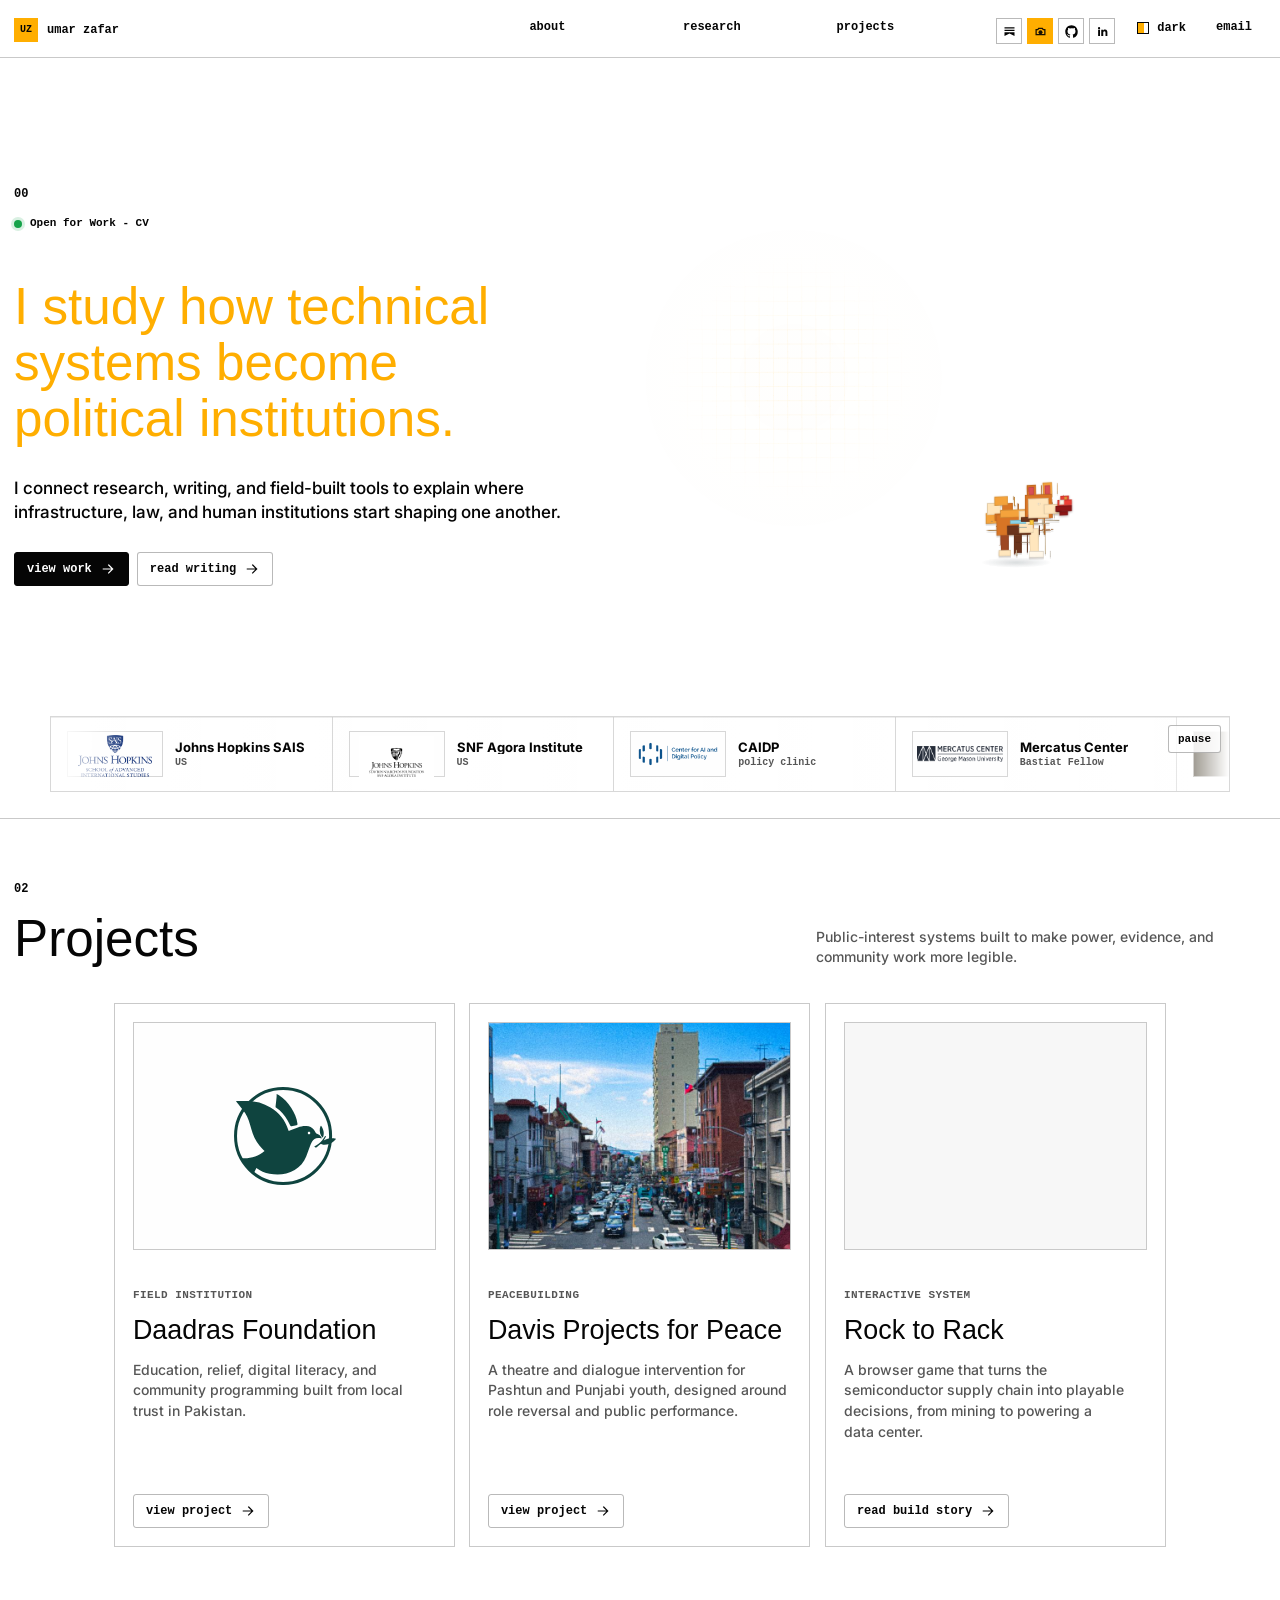
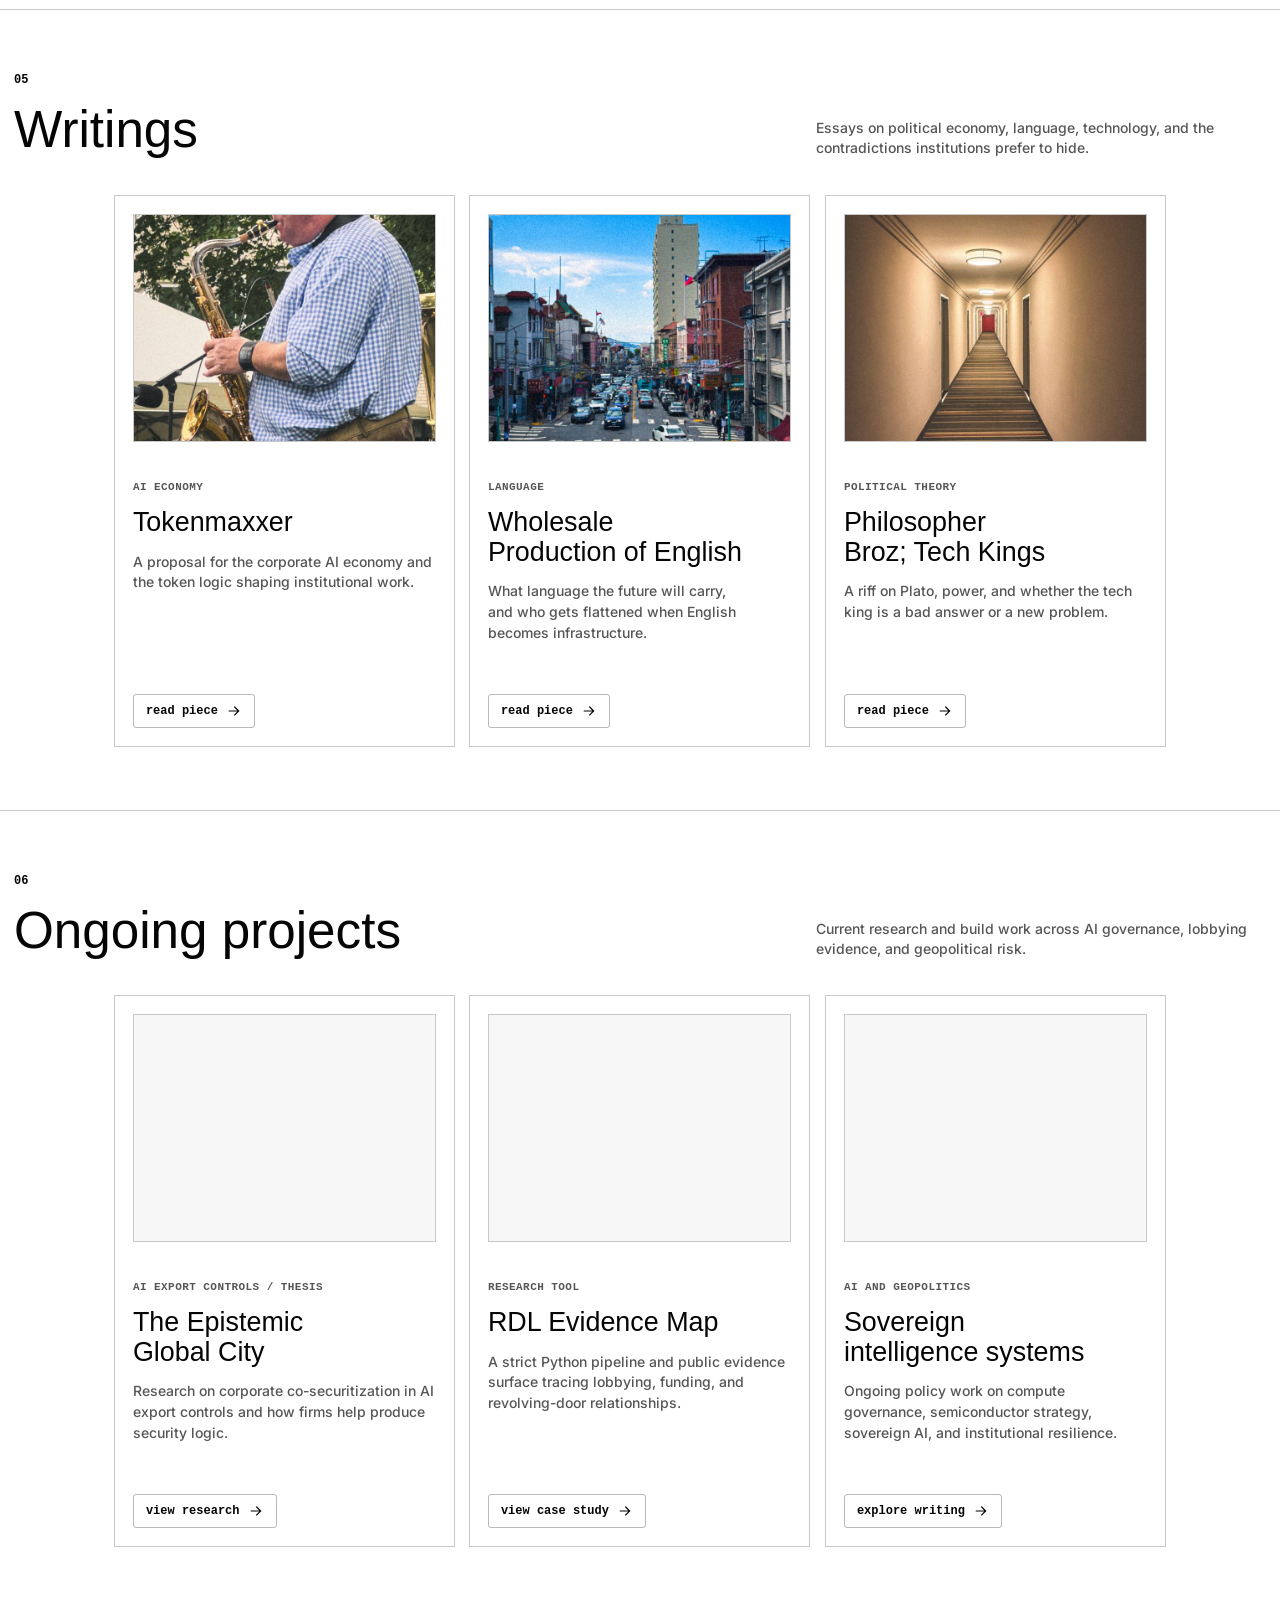
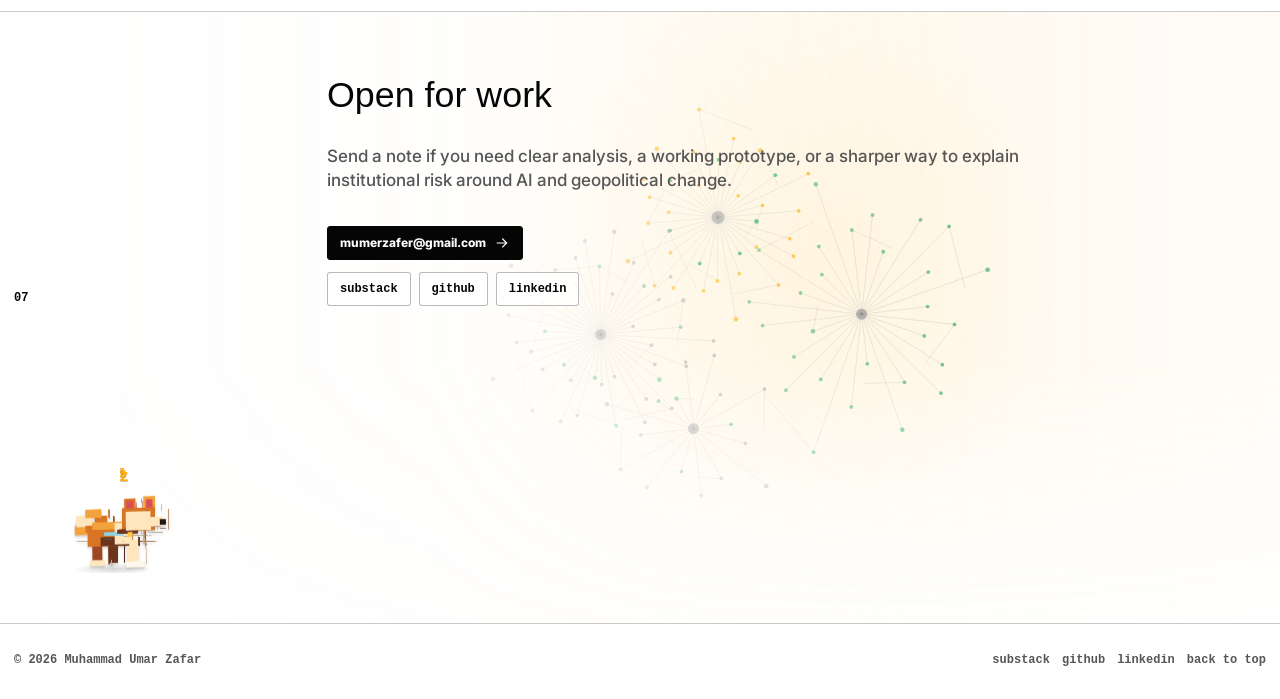
==== commit 15ad11f1: "feat(site): expand photography gallery" ====
--- a/index.html
+++ b/index.html
@@ -225,7 +225,7 @@
 
           <article class="editorial-card reveal">
             <figure class="editorial-card__media">
-              <img src="assets/impact-systems-map.png" alt="Impact systems map representing the Davis peacebuilding program" loading="lazy" decoding="async">
+              <img src="photos/thumb/img-5024.jpg" alt="Low, moody street-facing frame with layered architectural texture" loading="lazy" decoding="async">
             </figure>
             <div class="editorial-card__body">
               <span class="entry-label">peacebuilding</span>
@@ -264,7 +264,7 @@
         <div class="editorial-card-grid">
           <article class="editorial-card reveal">
             <figure class="editorial-card__media">
-              <img src="assets/work/work-gallery-dc.jpg" alt="View across Washington, DC" loading="lazy" decoding="async">
+              <img src="photos/thumb/img-5193.jpg" alt="Blue and white architectural scene with quiet urban geometry" loading="lazy" decoding="async">
             </figure>
             <div class="editorial-card__body">
               <span class="entry-label">AI economy</span>
@@ -279,7 +279,7 @@
 
           <article class="editorial-card reveal">
             <figure class="editorial-card__media">
-              <img src="assets/work/work-gallery-room.jpg" alt="Interior study in light and structure" loading="lazy" decoding="async">
+              <img src="photos/thumb/img-5024.jpg" alt="Low, moody street-facing frame with layered architectural texture" loading="lazy" decoding="async">
             </figure>
             <div class="editorial-card__body">
               <span class="entry-label">language</span>
@@ -294,7 +294,7 @@
 
           <article class="editorial-card reveal">
             <figure class="editorial-card__media">
-              <img src="assets/work/work-gallery-painting.jpg" alt="Gallery painting in a dark frame" loading="lazy" decoding="async">
+              <img src="photos/thumb/img-7627.jpg" alt="Quiet interior study with layered light and texture" loading="lazy" decoding="async">
             </figure>
             <div class="editorial-card__body">
               <span class="entry-label">political theory</span>
--- a/styles.css
+++ b/styles.css
@@ -1072,6 +1072,13 @@
   gap: var(--gutter);
 }
 
+@media (min-width: 1181px) {
+  .editorial-card-grid {
+    width: min(84%, 1500px);
+    margin-inline: auto;
+  }
+}
+
 .editorial-card {
   display: grid;
   grid-template-rows: auto 1fr auto;
